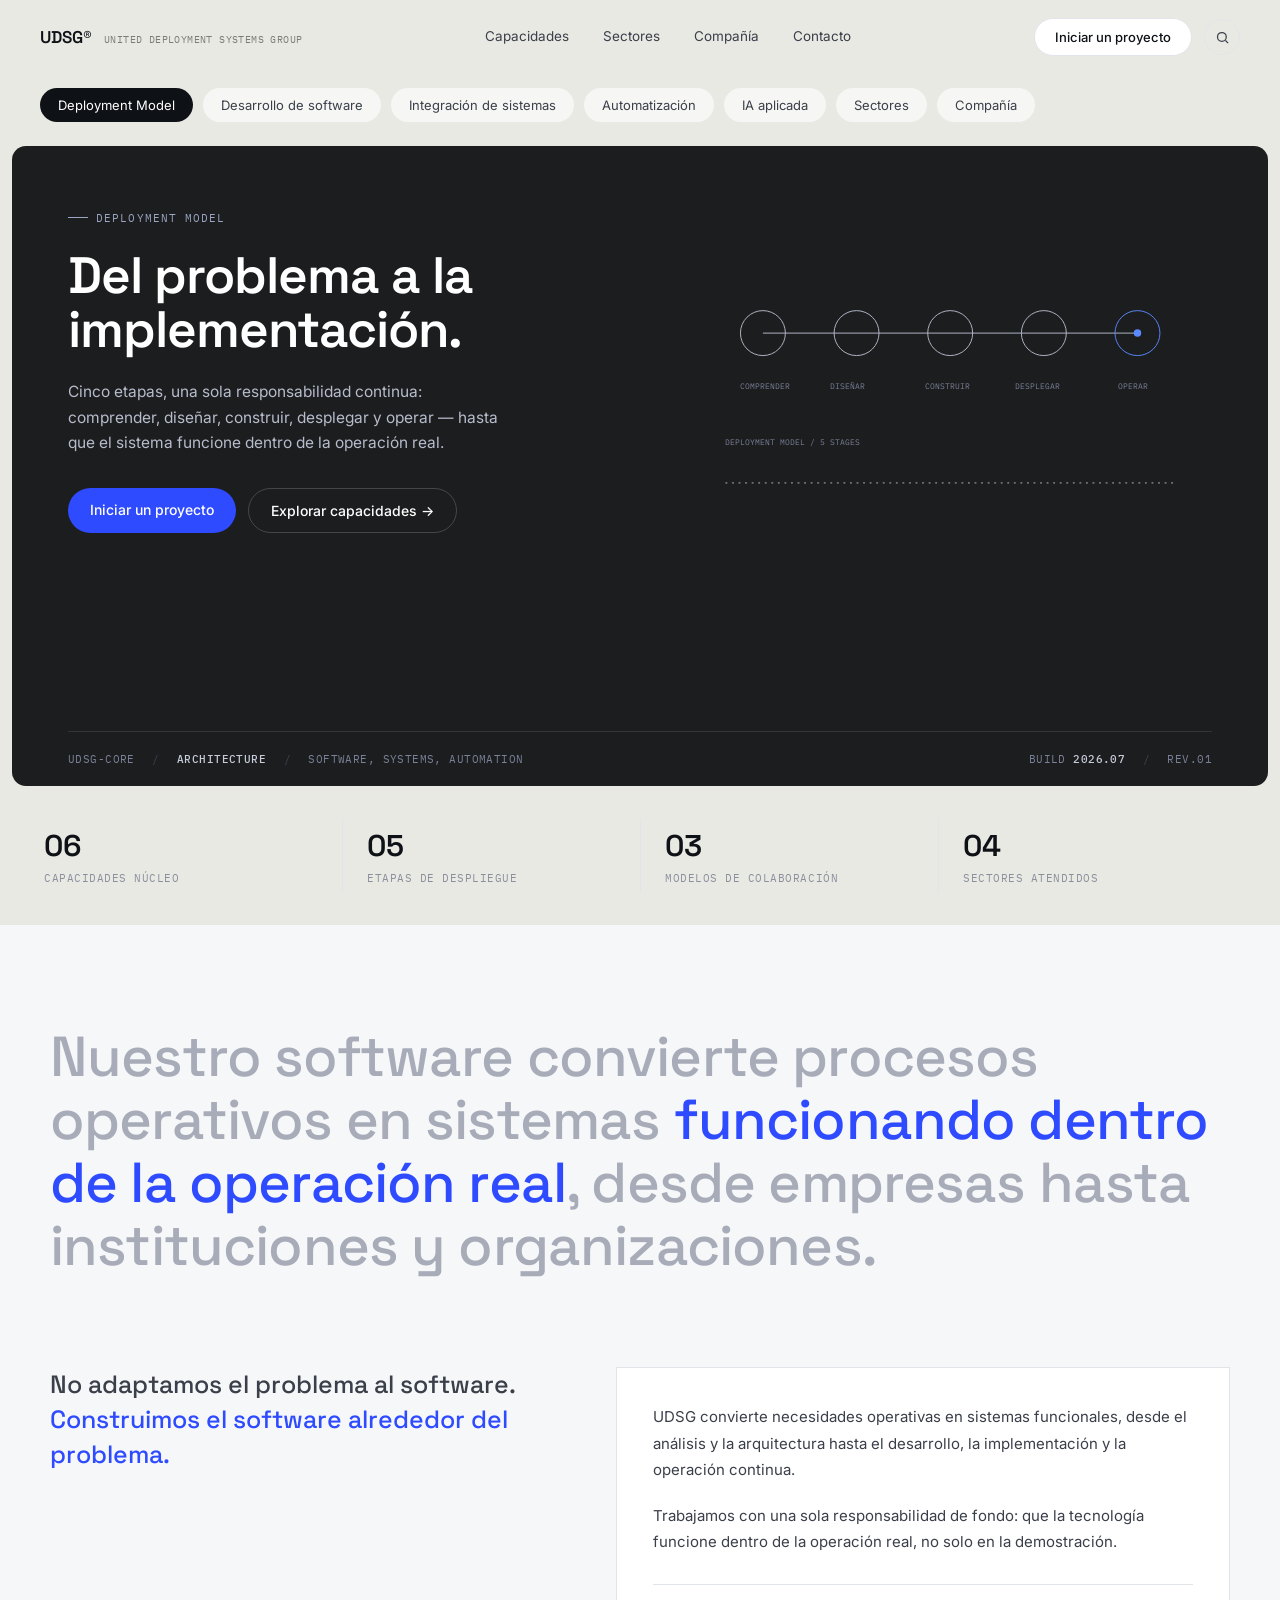
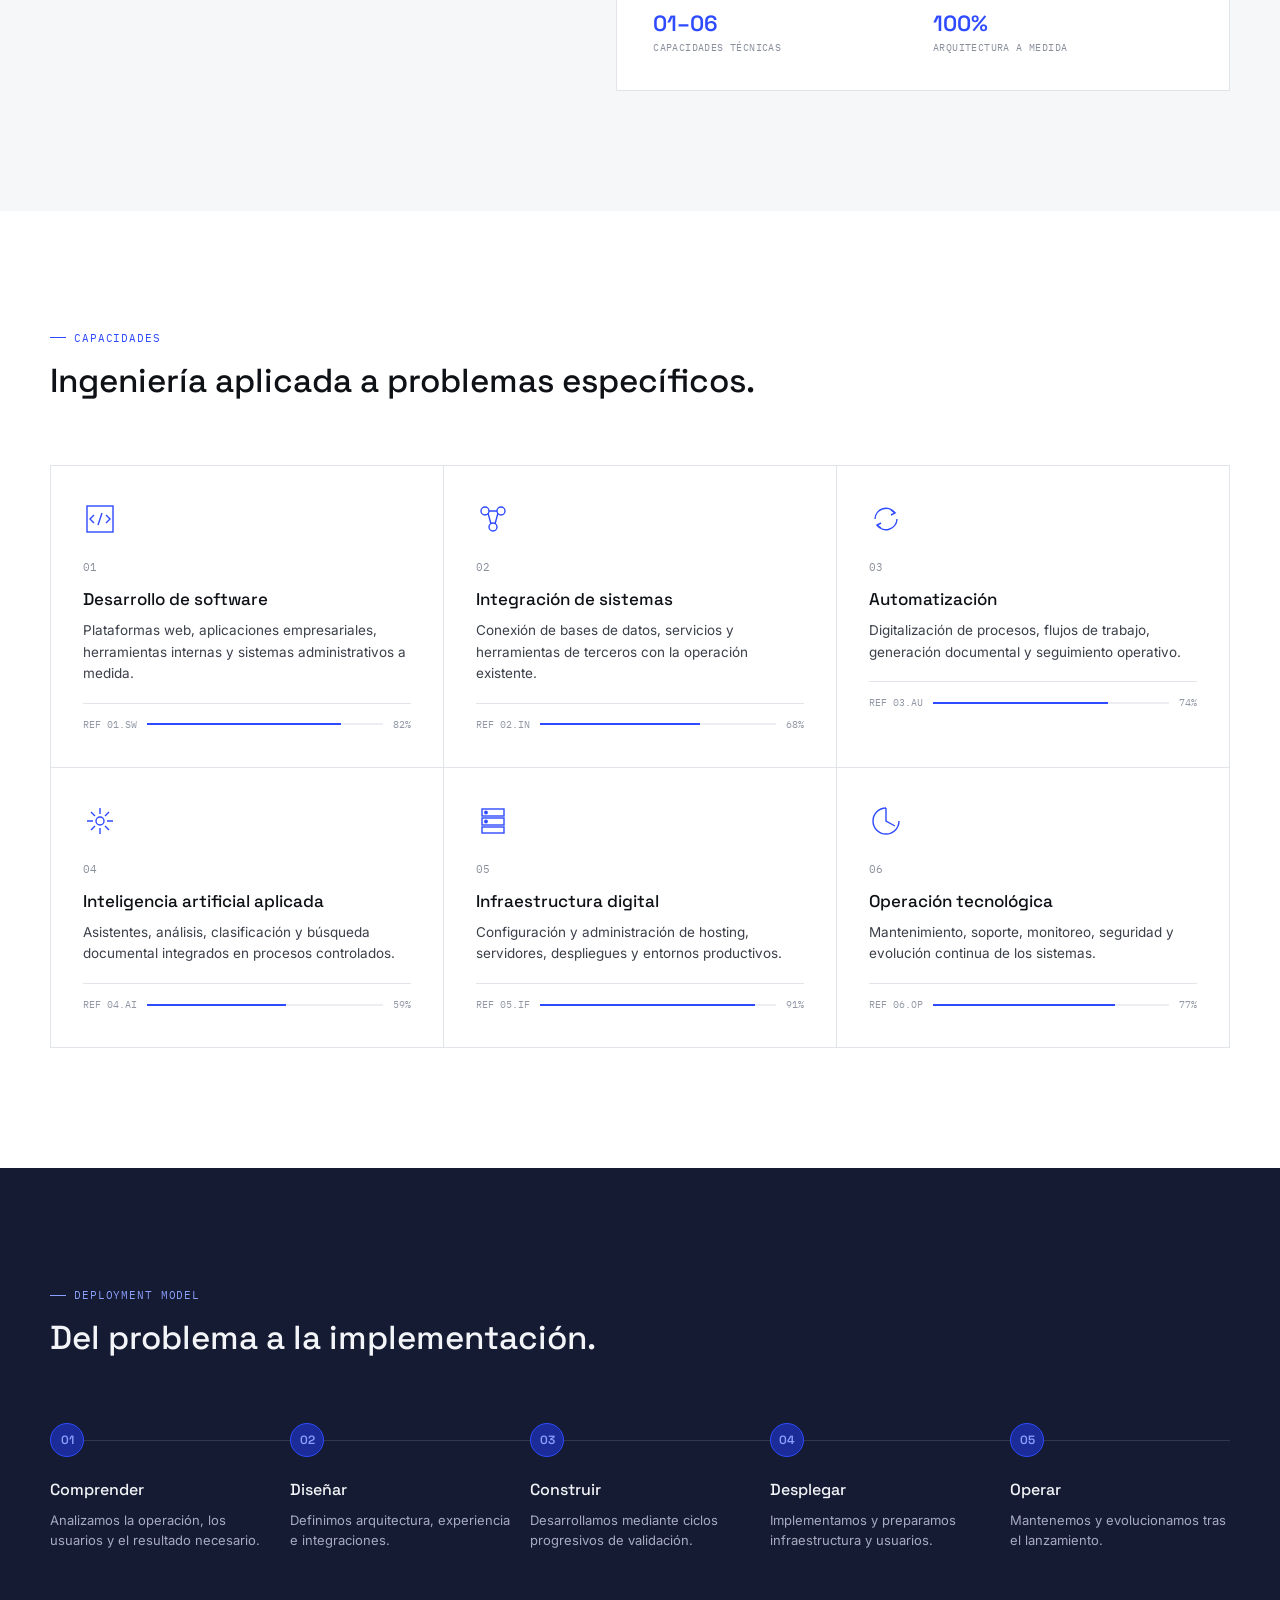
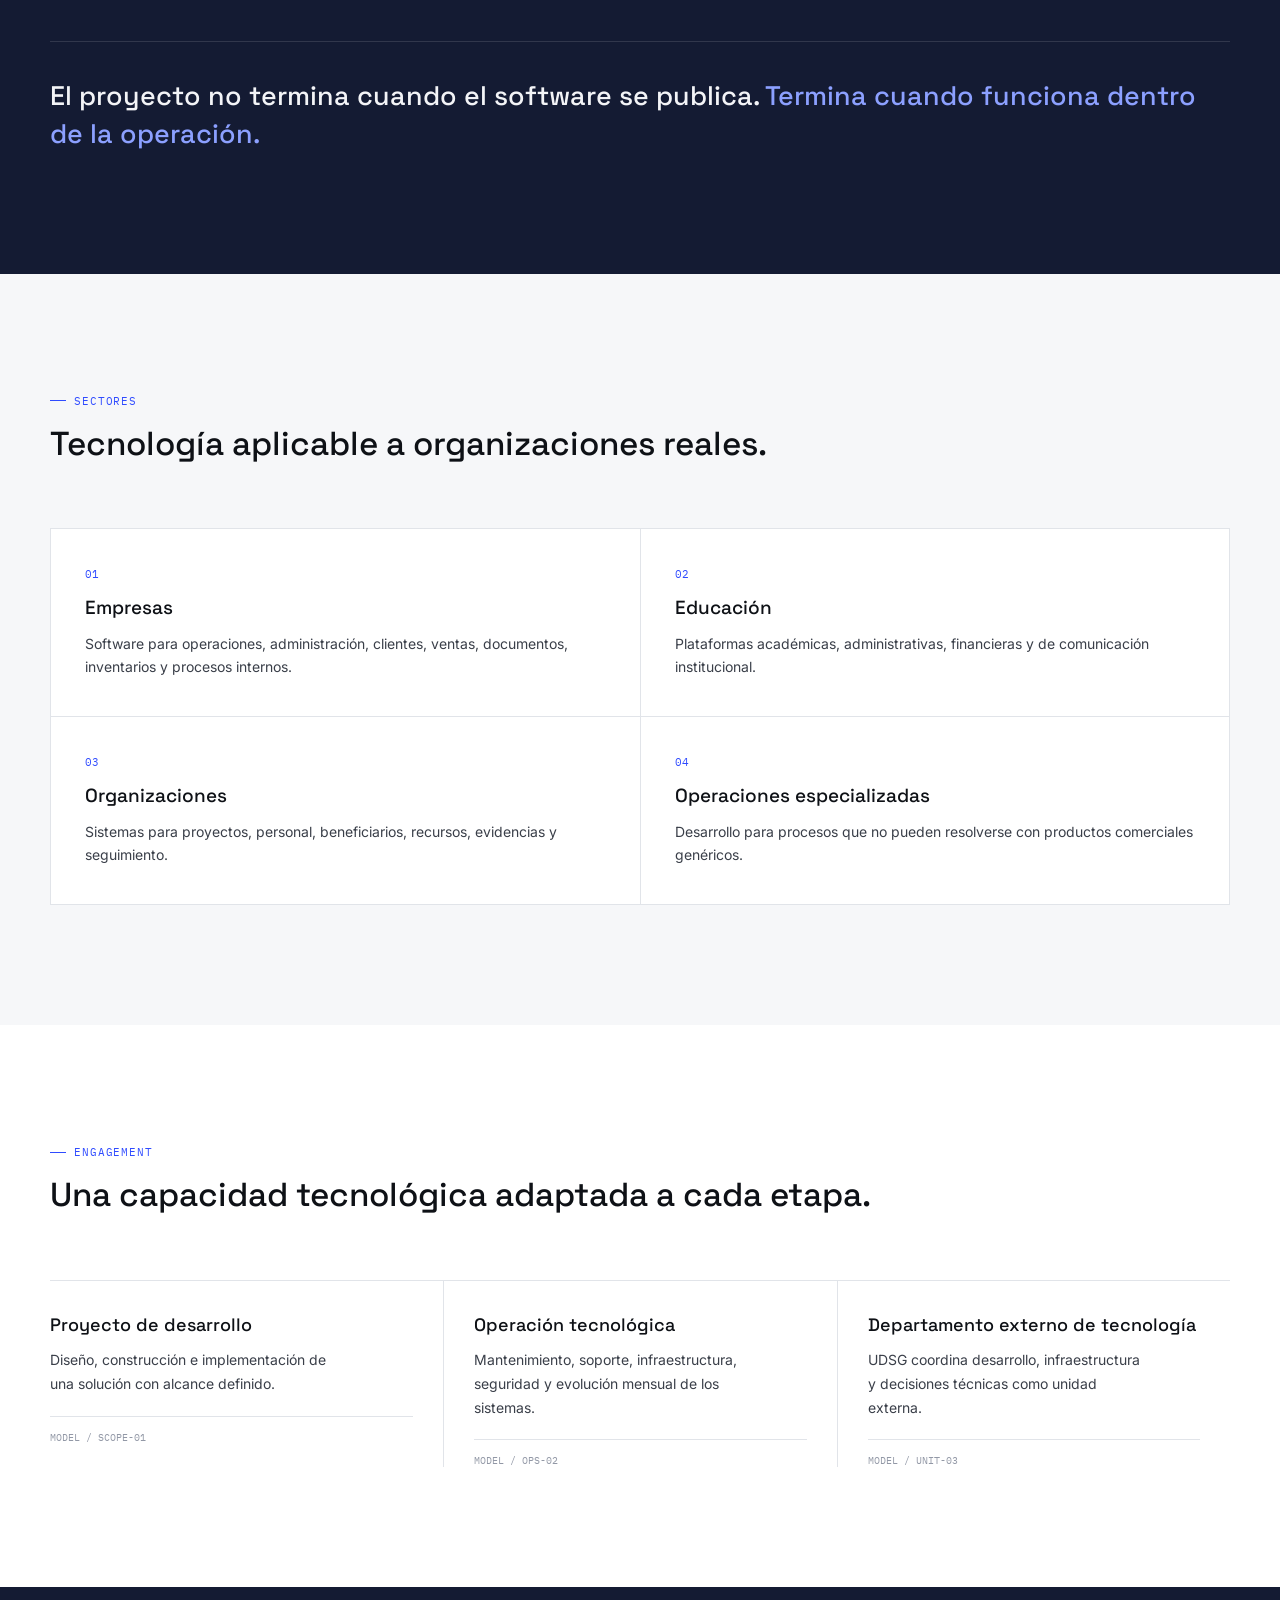
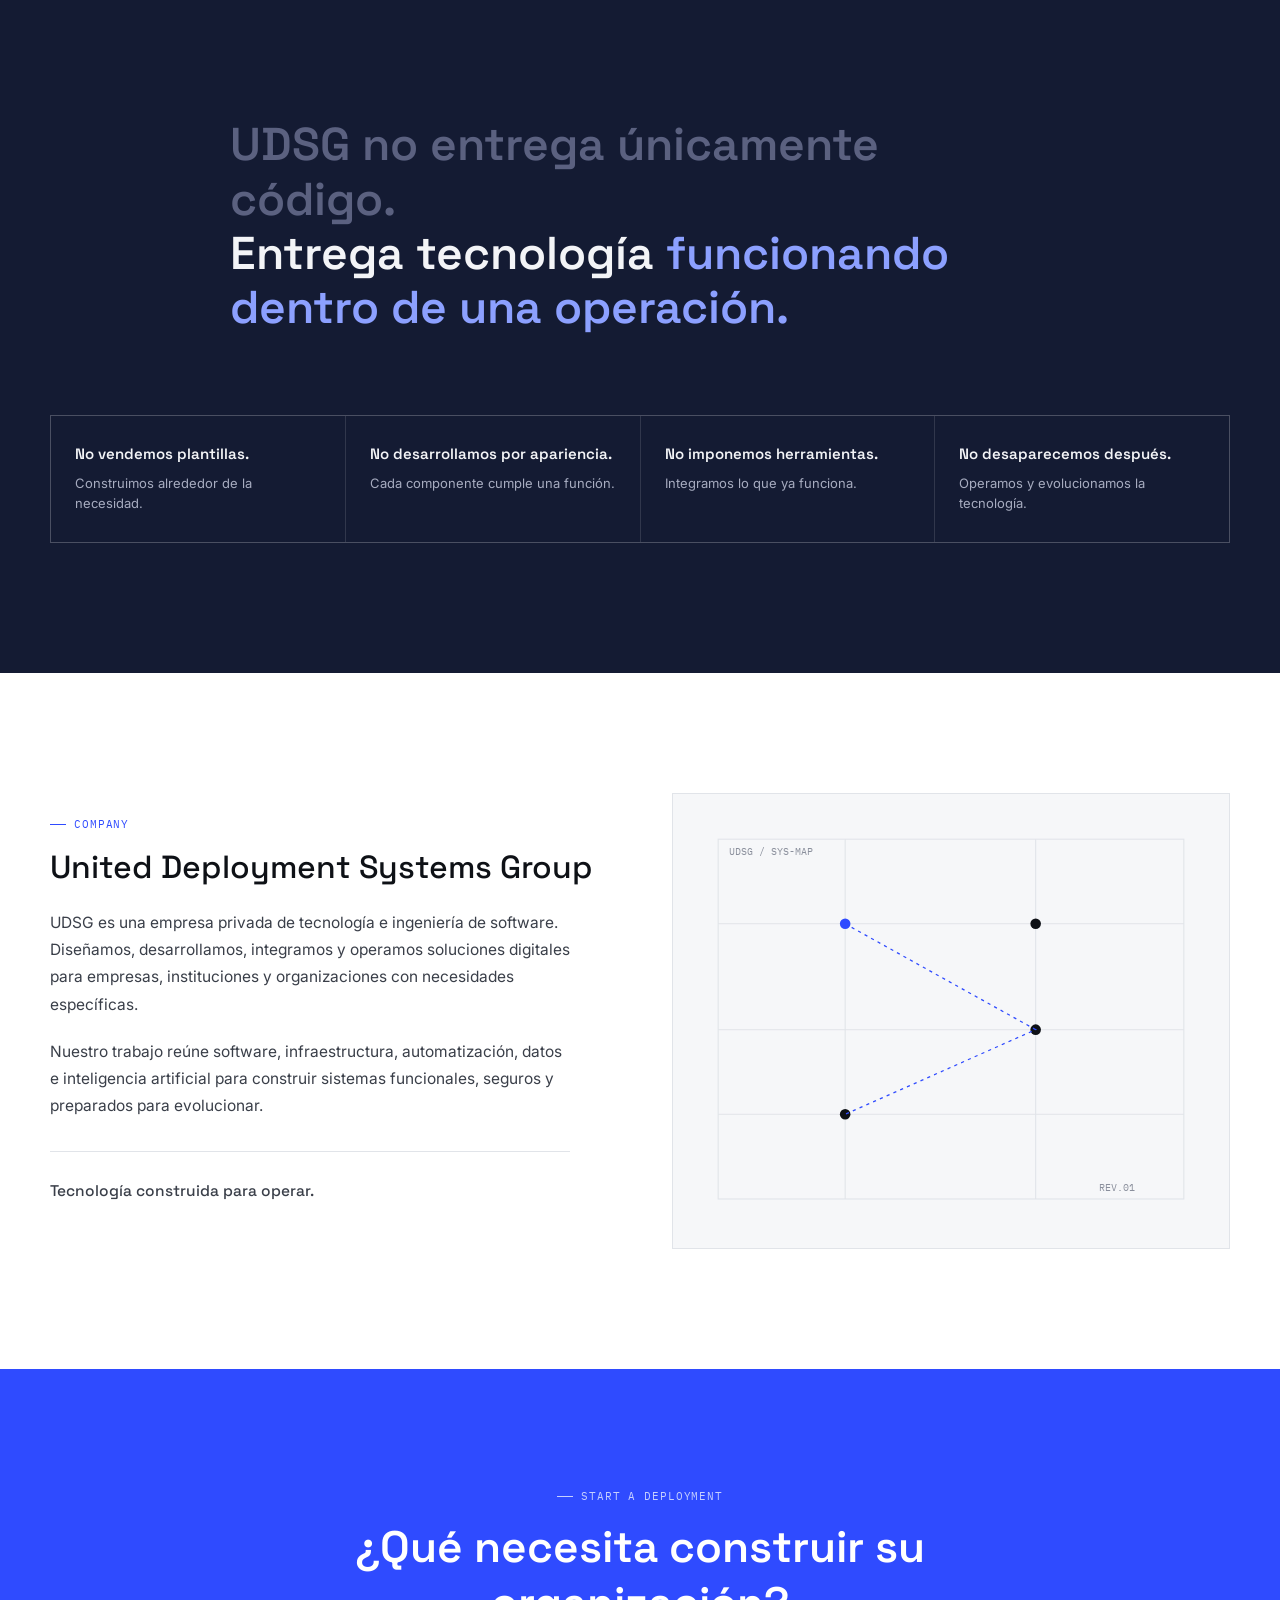
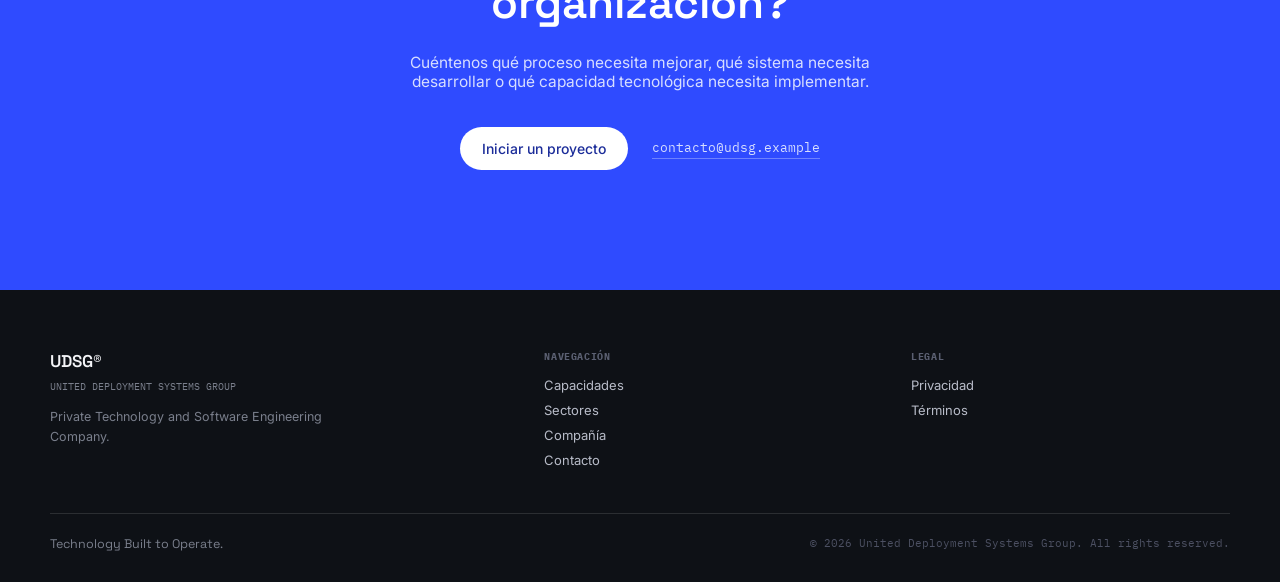
==== index.html @ 7b6c2297 "El deck del hero entra completo desde la derecha al cambiar de slide Antes el cambio de ilustración " ====
<!DOCTYPE html>
<html lang="es">
<head>
<meta charset="UTF-8">
<meta name="viewport" content="width=device-width, initial-scale=1.0">
<title>UDSG — United Deployment Systems Group</title>
<link rel="icon" href="/favicon-32.png" sizes="32x32" type="image/png">
<link rel="apple-touch-icon" href="/favicon-180.png">
<link rel="preconnect" href="https://fonts.googleapis.com">
<link href="https://fonts.googleapis.com/css2?family=Space+Grotesk:wght@400;500;600;700&family=Inter:wght@400;500;600&family=IBM+Plex+Mono:wght@400;500&display=swap" rel="stylesheet">
<style>
  :root{
    --ink:#0E1116;
    --ink-soft:#3A3F49;
    --paper:#FFFFFF;
    --gray-50:#F6F7F9;
    --gray-100:#ECEEF1;
    --line:#E1E4E9;
    --line-on-dark:rgba(255,255,255,0.12);
    --accent:#2F4BFF;
    --accent-deep:#1B2C99;
    --navy:#141B33;
    --navy-2:#1B2440;
    --paper-text:#F3F4F7;
    --muted-on-dark:#A7ACC0;
  }
  *{margin:0;padding:0;box-sizing:border-box;}
  html{scroll-behavior:smooth;}
  @media (prefers-reduced-motion: reduce){ html{scroll-behavior:auto;} }
  body{
    font-family:'Inter',sans-serif;
    background:#E9E9E4;
    color:var(--ink);
    -webkit-font-smoothing:antialiased;
  }
  .mono{font-family:'IBM Plex Mono',monospace;}
  a{color:inherit;}
  img{display:block; max-width:100%;}

  /* ---------------- NAV ---------------- */
  nav{
    position:sticky; top:0; z-index:50;
    display:flex; align-items:center; justify-content:space-between;
    padding:18px 40px;
    background:rgba(233,233,228,0.92);
    backdrop-filter:blur(8px);
    transition:padding 0.3s ease;
  }
  nav.scrolled{padding:12px 40px;}
  .nav-left{display:flex; align-items:baseline; gap:12px;}
  .nav-left .wordmark{font-family:'Space Grotesk'; font-weight:600; font-size:17px;}
  .nav-left .subname{font-family:'IBM Plex Mono'; font-size:10px; color:#7C7C74; letter-spacing:0.04em; transition:opacity 0.3s ease;}
  nav.scrolled .subname{opacity:0; width:0;}
  .nav-links{display:flex; gap:34px; font-size:13.5px; color:var(--ink-soft);}
  .nav-links a{text-decoration:none; position:relative; padding-bottom:3px;}
  .nav-links a::after{content:''; position:absolute; left:0; bottom:0; width:0; height:1.5px; background:var(--accent); transition:width 0.25s ease;}
  .nav-links a:hover::after{width:100%;}
  .nav-right{display:flex; align-items:center; gap:12px;}
  .nav-cta{
    font-size:13px; font-weight:500; background:var(--paper); color:var(--ink);
    padding:10px 20px; text-decoration:none; transition:background 0.2s ease, color 0.2s ease;
    border-radius:999px; border:1px solid var(--line);
  }
  .nav-cta:hover{background:var(--ink); color:#fff;}
  .nav-icon{
    width:36px; height:36px; border-radius:999px; border:1px solid var(--line);
    display:flex; align-items:center; justify-content:center; flex-shrink:0;
    color:var(--ink-soft); background:transparent; cursor:pointer;
  }

  /* ---------------- CHIP ROW (carrusel Apple/Palantir: chips que se llenan) ---------------- */
  .chip-row{
    display:flex; gap:10px; padding:14px 40px 18px;
    overflow-x:auto; scrollbar-width:none;
  }
  .chip-row::-webkit-scrollbar{display:none;}
  .chip{
    position:relative; flex:0 0 auto; font-family:inherit; font-size:13px; color:var(--ink-soft);
    padding:9px 18px; border-radius:999px; background:rgba(255,255,255,0.6); border:none;
    cursor:pointer; white-space:nowrap; overflow:hidden; transition:color 0.25s ease;
  }
  .chip .chip-fill{position:absolute; inset:0; width:0%; background:var(--ink); z-index:0;}
  .chip .chip-label{position:relative; z-index:1;}
  .chip.active{color:#fff;}
  .chip:hover:not(.active){background:var(--paper);}

  /* ---------------- HERO ILLUSTRATION (varias piezas, una visible a la vez) ---------------- */
  .hero-illustration{position:relative; width:100%; aspect-ratio:560/400; overflow:hidden;}
  .hero-illustration .sysmap{
    position:absolute; inset:0; width:100%; height:100%;
    opacity:0; transform:translateX(100%);
    transition:transform 0.7s cubic-bezier(0.16,1,0.3,1), opacity 0.4s ease;
  }
  .hero-illustration .sysmap.is-active{opacity:1; transform:translateX(0);}
  .hero-illustration .sysmap.is-leaving{
    opacity:0; transform:translateX(-32%);
    transition:transform 0.5s cubic-bezier(0.4,0,1,1), opacity 0.4s ease;
  }
  @media (prefers-reduced-motion: reduce){
    .hero-illustration .sysmap{transition:opacity 0.3s ease; transform:none;}
    .hero-illustration .sysmap.is-leaving{transform:none;}
  }

  /* ---------------- HERO COPY (texto que acompaña el cambio de slide) ---------------- */
  .hero-copy-dynamic{transition:opacity 0.35s ease, transform 0.35s ease;}
  .hero-copy-dynamic.is-swapping{opacity:0; transform:translateY(10px);}
  @media (prefers-reduced-motion: reduce){ .hero-copy-dynamic{transition:none !important; transform:none !important; opacity:1 !important;} }

  /* ---------------- HERO (dark rounded card, inset from viewport edge) ---------------- */
  .hero-wrap{padding:6px 12px 0;}
  .hero{
    position:relative;
    background:#1C1D1E; color:var(--paper-text);
    border-radius:14px; overflow:hidden;
    padding:56px 56px 0;
    min-height:640px;
    display:flex; flex-direction:column; justify-content:space-between;
  }
  .hero-top{display:grid; grid-template-columns:1.05fr 0.95fr; gap:40px; align-items:start;}
  .eyebrow{
    display:inline-flex; align-items:center; gap:8px;
    font-family:'IBM Plex Mono'; font-size:11px; letter-spacing:0.1em;
    color:#9BA6C4; text-transform:uppercase; margin-bottom:24px;
  }
  .eyebrow .dash{width:20px; height:1px; background:#9BA6C4;}
  .hero h1{
    font-family:'Space Grotesk'; font-weight:600; letter-spacing:-0.02em;
    font-size:clamp(32px,4vw,52px); line-height:1.06; margin-bottom:22px; color:#fff; max-width:640px;
  }
  .hero p{font-size:15.5px; line-height:1.65; color:#B7BCCC; max-width:440px; margin-bottom:32px;}
  .hero-actions{display:flex; gap:12px; margin-bottom:0; flex-wrap:wrap;}
  .btn-primary{
    background:var(--accent); color:#fff; font-weight:500; font-size:14px;
    padding:13px 22px; text-decoration:none; display:inline-block; transition:background 0.2s ease;
    border-radius:999px;
  }
  .btn-primary:hover{background:var(--accent-deep);}
  .btn-ghost{
    border:1px solid rgba(255,255,255,0.18); color:#fff; font-size:14px; font-weight:500;
    padding:13px 22px; text-decoration:none; display:inline-block; transition:border-color 0.2s ease, background 0.2s ease;
    border-radius:999px;
  }
  .btn-ghost:hover{border-color:rgba(255,255,255,0.4); background:rgba(255,255,255,0.06);}

  .sysmap{width:100%; height:auto;}

  .hero-meta{
    display:flex; justify-content:space-between; align-items:center; flex-wrap:wrap; gap:10px;
    border-top:1px solid rgba(255,255,255,0.1); padding:20px 0; margin-top:40px;
    font-family:'IBM Plex Mono'; font-size:10.5px; letter-spacing:0.04em; color:#7A8199;
  }
  .hero-meta span b{color:#C7CCDB; font-weight:500;}
  .hero-meta .sep{margin:0 10px; color:#3E4358;}

  .load-in{opacity:0; transform:translateY(16px); transition:opacity 0.7s cubic-bezier(0.16,1,0.3,1), transform 0.7s cubic-bezier(0.16,1,0.3,1);}
  .load-in.shown{opacity:1; transform:translateY(0);}
  @media (prefers-reduced-motion: reduce){ .load-in{opacity:1; transform:none;} }

  /* stat strip under hero — structural facts about the site's own content, not fabricated business claims */
  .stat-strip{
    max-width:1360px; margin:0 auto; padding:32px 44px;
    display:grid; grid-template-columns:repeat(4,1fr); gap:0;
  }
  .stat-item{padding:8px 24px; border-left:1px solid var(--line);}
  .stat-item:first-child{border-left:none; padding-left:0;}
  .stat-item .stat-num{font-family:'Space Grotesk'; font-weight:600; font-size:30px; color:var(--ink); display:block;}
  .stat-item .stat-label{font-family:'IBM Plex Mono'; font-size:10.5px; letter-spacing:0.05em; color:#8A8F9C; text-transform:uppercase; margin-top:6px; display:block;}

  /* ---------------- SECTION LABEL (shared) ---------------- */
  .sec-label{
    font-family:'IBM Plex Mono'; font-size:11px; letter-spacing:0.08em;
    color:var(--accent); text-transform:uppercase; margin-bottom:16px;
    display:flex; align-items:center; gap:8px;
  }
  .sec-label .dash{width:16px; height:1px; background:var(--accent);}
  .sec-label.on-dark{color:#8CA0FF;}
  .sec-label.on-dark .dash{background:#8CA0FF;}
  .sec-head{max-width:640px; margin-bottom:64px;}
  .sec-head h2{font-family:'Space Grotesk'; font-weight:500; font-size:clamp(24px,2.6vw,34px); line-height:1.22; color:var(--ink);}
  .sec-head.on-dark h2{color:var(--paper-text);}
  .sec-head p{font-size:15px; line-height:1.7; color:var(--ink-soft); margin-top:16px;}
  .sec-head.on-dark p{color:var(--muted-on-dark);}

  /* ---------------- DECLARATION ---------------- */
  .declaration{background:var(--gray-50); padding:100px 48px 120px;}
  .decl-huge{
    max-width:1180px; margin:0 auto 90px;
    font-family:'Space Grotesk'; font-weight:500; letter-spacing:-0.015em;
    font-size:clamp(30px,4.4vw,58px); line-height:1.12; color:var(--ink);
  }
  .decl-huge .fade{color:#A7ACB8;}
  .decl-huge .accent{color:var(--accent);}
  .decl-grid{max-width:1180px; margin:0 auto; display:grid; grid-template-columns:0.9fr 1.1fr; gap:64px; align-items:start;}
  .decl-quote{
    font-family:'Space Grotesk'; font-weight:500; font-size:clamp(20px,2vw,25px);
    line-height:1.4; color:var(--ink-soft);
  }
  .decl-quote .accent{color:var(--accent);}
  .decl-panel{border:1px solid var(--line); background:var(--paper); padding:36px;}
  .decl-panel p{font-size:15px; line-height:1.75; color:var(--ink-soft); margin-bottom:20px;}
  .decl-facts{display:grid; grid-template-columns:1fr 1fr; gap:20px; margin-top:28px; padding-top:24px; border-top:1px solid var(--line);}
  .decl-fact .fnum{font-family:'Space Grotesk'; font-weight:600; font-size:22px; color:var(--accent); display:block;}
  .decl-fact .flabel{font-family:'IBM Plex Mono'; font-size:10px; color:#8A8F9C; letter-spacing:0.04em; text-transform:uppercase; margin-top:4px; display:block;}

  /* ---------------- CAPABILITIES ---------------- */
  .caps{background:var(--paper); padding:120px 48px;}
  .caps-list{max-width:1180px; margin:0 auto; display:grid; grid-template-columns:repeat(3,1fr); gap:1px; background:var(--line); border:1px solid var(--line);}
  .cap-item{background:var(--paper); padding:36px 32px; transition:background 0.25s ease;}
  .cap-item:hover{background:var(--gray-50);}
  .cap-icon{width:34px; height:34px; margin-bottom:20px;}
  .cap-item .capnum{font-family:'IBM Plex Mono'; font-size:11px; color:#8A8F9C; display:block; margin-bottom:14px;}
  .cap-item h3{font-family:'Space Grotesk'; font-weight:500; font-size:17px; margin-bottom:10px; color:var(--ink);}
  .cap-item p{font-size:13.5px; line-height:1.6; color:var(--ink-soft); margin-bottom:18px;}
  .cap-readout{display:flex; align-items:center; gap:10px; font-family:'IBM Plex Mono'; font-size:9.5px; color:#9298A6; border-top:1px solid var(--line); padding-top:14px;}
  .cap-readout .bar{flex:1; height:2px; background:var(--gray-100); position:relative; overflow:hidden;}
  .cap-readout .bar-fill{position:absolute; left:0; top:0; height:100%; background:var(--accent);}

  /* ---------------- PROCESS (stepper, not photo) ---------------- */
  .process{background:var(--navy); color:var(--paper-text); padding:120px 48px;}
  .proc-line-wrap{max-width:1180px; margin:0 auto; position:relative;}
  .proc-steps{display:grid; grid-template-columns:repeat(5,1fr); gap:20px; position:relative;}
  .proc-connector{position:absolute; top:17px; left:0; right:0; height:1px; background:var(--line-on-dark); z-index:0;}
  .proc-step{position:relative; z-index:1;}
  .proc-dot{
    width:34px; height:34px; border-radius:50%; border:1px solid var(--line-on-dark);
    background:var(--navy); display:flex; align-items:center; justify-content:center;
    font-family:'Space Grotesk'; font-weight:600; font-size:12px; color:#8CA0FF; margin-bottom:22px;
    transition:border-color 0.3s ease, background 0.3s ease;
  }
  .proc-step.in-view .proc-dot{border-color:var(--accent); background:var(--accent-deep);}
  .proc-step h3{font-family:'Space Grotesk'; font-weight:500; font-size:16px; margin-bottom:10px;}
  .proc-step p{font-size:13px; line-height:1.6; color:var(--muted-on-dark);}
  .process-callout{
    max-width:1180px; margin:90px auto 0; padding-top:36px; border-top:1px solid var(--line-on-dark);
    font-family:'Space Grotesk'; font-weight:500; font-size:clamp(19px,2.1vw,27px); line-height:1.4;
  }
  .process-callout .accent{color:#8CA0FF;}

  /* ---------------- SECTORS ---------------- */
  .sectors{background:var(--gray-50); padding:120px 48px;}
  .sectors-grid{max-width:1180px; margin:0 auto; display:grid; grid-template-columns:repeat(2,1fr); gap:1px; background:var(--line); border:1px solid var(--line);}
  .sector-item{background:var(--paper); padding:38px 34px;}
  .sector-item .snum{font-family:'IBM Plex Mono'; font-size:10.5px; color:var(--accent); display:block; margin-bottom:14px;}
  .sector-item h3{font-family:'Space Grotesk'; font-weight:500; font-size:19px; margin-bottom:12px;}
  .sector-item p{font-size:14px; line-height:1.65; color:var(--ink-soft);}

  /* ---------------- ENGAGEMENT ---------------- */
  .engage{background:var(--paper); padding:120px 48px;}
  .engage-grid{max-width:1180px; margin:0 auto; display:grid; grid-template-columns:repeat(3,1fr); gap:0; border-top:1px solid var(--line);}
  .engage-item{
    padding:32px 30px 0 0; border-left:1px solid var(--line);
    opacity:0; transform:translateY(24px);
    transition:opacity 0.6s cubic-bezier(0.16,1,0.3,1), transform 0.6s cubic-bezier(0.16,1,0.3,1);
  }
  .engage-item:first-child{border-left:none; padding-left:0;}
  .engage-item:not(:first-child){padding-left:30px;}
  .engage-item.in-view{opacity:1; transform:translateY(0);}
  .engage-item:nth-child(1){transition-delay:0s;}
  .engage-item:nth-child(2){transition-delay:0.1s;}
  .engage-item:nth-child(3){transition-delay:0.2s;}
  .engage-item h3{font-family:'Space Grotesk'; font-weight:500; font-size:18px; margin-bottom:12px; color:var(--ink);}
  .engage-item p{font-size:14px; line-height:1.7; color:var(--ink-soft); max-width:280px;}
  .engage-code{display:block; margin-top:20px; padding-top:14px; border-top:1px solid var(--line); font-family:'IBM Plex Mono'; font-size:9.5px; color:#9298A6;}
  @media (prefers-reduced-motion: reduce){ .engage-item{opacity:1; transform:none;} }

  /* ---------------- DIFFERENTIATOR ---------------- */
  .diff{background:var(--navy); color:var(--paper-text); padding:130px 48px;}
  .diff-headline{
    font-family:'Space Grotesk'; font-weight:600; text-align:left;
    font-size:clamp(28px,3.8vw,46px); line-height:1.18; max-width:820px; margin:0 auto 80px;
  }
  .diff-headline .fade{color:#5B6180;}
  .diff-headline .accent{color:#8CA0FF;}
  .diff-grid{max-width:1180px; margin:0 auto; display:grid; grid-template-columns:repeat(4,1fr); gap:1px; background:var(--line-on-dark); border:1px solid var(--line-on-dark);}
  .diff-item{background:var(--navy); padding:28px 24px;}
  .diff-item .diff-no{font-family:'Space Grotesk'; font-weight:600; font-size:15px; color:var(--paper-text); margin-bottom:10px; display:block;}
  .diff-item p{font-size:13px; line-height:1.6; color:var(--muted-on-dark);}

  /* ---------------- COMPANY ---------------- */
  .company{background:var(--paper); padding:120px 48px;}
  .company-grid{max-width:1180px; margin:0 auto; display:grid; grid-template-columns:1fr 1fr; gap:64px; align-items:center;}
  .company-body p{font-size:15.5px; line-height:1.75; color:var(--ink-soft); margin-bottom:20px; max-width:520px;}
  .company-quote{
    font-family:'Space Grotesk'; font-weight:500; font-size:clamp(20px,2vw,25px);
    color:var(--ink); margin-top:32px; border-top:1px solid var(--line); padding-top:26px;
  }
  .company-graphic{border:1px solid var(--line); background:var(--gray-50); padding:24px;}

  /* ---------------- CTA FINAL ---------------- */
  .cta-final{background:var(--accent); color:#fff; padding:120px 48px; text-align:center;}
  .cta-final .sec-label{justify-content:center; color:#C6D0FF;}
  .cta-final .sec-label .dash{background:#C6D0FF;}
  .cta-final h2{font-family:'Space Grotesk'; font-weight:600; font-size:clamp(28px,3.6vw,44px); max-width:720px; margin:0 auto 22px;}
  .cta-final p{font-size:15.5px; color:#D7DEFF; max-width:480px; margin:0 auto 36px;}
  .cta-final-actions{display:flex; gap:24px; justify-content:center; align-items:center; flex-wrap:wrap;}
  .cta-final .btn-primary{background:#fff; color:var(--accent-deep);}
  .cta-final .btn-primary:hover{background:#EAEEFF;}
  .cta-final a.secondary{color:#D7DEFF; font-family:'IBM Plex Mono'; font-size:13px; text-decoration:none; border-bottom:1px solid rgba(255,255,255,0.3); padding-bottom:2px;}

  /* ---------------- FOOTER ---------------- */
  footer{background:var(--ink); color:var(--paper-text); padding:60px 48px 30px;}
  .footer-top{max-width:1180px; margin:0 auto; display:grid; grid-template-columns:1.4fr 1fr 1fr; gap:48px; padding-bottom:36px; border-bottom:1px solid var(--line-on-dark); margin-bottom:22px;}
  .footer-brand .wordmark{font-family:'Space Grotesk'; font-weight:600; font-size:17px; margin-bottom:8px;}
  .footer-brand .subname{font-family:'IBM Plex Mono'; font-size:10px; color:#7A7F8C; margin-bottom:14px;}
  .footer-brand p{font-size:12.5px; color:#7A7F8C; max-width:280px; line-height:1.6;}
  .footer-col h4{font-family:'IBM Plex Mono'; font-size:10px; letter-spacing:0.06em; color:#5B6072; text-transform:uppercase; margin-bottom:14px;}
  .footer-col a{display:block; font-size:13px; color:#B8BCC8; text-decoration:none; margin-bottom:9px;}
  .footer-bottom{max-width:1180px; margin:0 auto; display:flex; justify-content:space-between; flex-wrap:wrap; gap:12px;}
  .footer-bottom .tagline{font-family:'Space Grotesk'; font-size:12.5px; color:#7A7F8C;}
  .footer-bottom .copyright{font-family:'IBM Plex Mono'; font-size:10.5px; color:#4C5062;}

  /* ---------------- RESPONSIVE ---------------- */
  @media (max-width:900px){
    nav{padding:14px 20px;}
    .nav-links{display:none;}
    .chip-row{padding:12px 20px 16px; top:58px;}
    .hero-wrap{padding:4px 8px 0;}
    .hero{padding:32px 24px 0; min-height:auto; border-radius:10px;}
    .hero-top{grid-template-columns:1fr; gap:32px;}
    .hero-meta{flex-direction:column; align-items:flex-start; gap:6px; margin-top:28px;}
    .stat-strip{grid-template-columns:1fr 1fr; gap:20px 0; padding:28px 20px;}
    .stat-item:nth-child(3){border-left:none;}
    .declaration, .caps, .process, .sectors, .engage, .diff, .company, .cta-final{padding-left:20px; padding-right:20px;}
    .decl-grid{grid-template-columns:1fr; gap:32px;}
    .caps-list{grid-template-columns:1fr;}
    .proc-steps{grid-template-columns:1fr; gap:32px;}
    .proc-connector{display:none;}
    .sectors-grid{grid-template-columns:1fr;}
    .engage-grid{grid-template-columns:1fr; gap:28px;}
    .engage-item{border-left:none !important; padding-left:0 !important;}
    .diff-grid{grid-template-columns:1fr 1fr;}
    .company-grid{grid-template-columns:1fr;}
    .footer-top{grid-template-columns:1fr; gap:28px;}
  }
</style>
</head>
<body>

<nav>
  <div class="nav-left">
    <span class="wordmark">UDSG®</span>
    <span class="subname">UNITED DEPLOYMENT SYSTEMS GROUP</span>
  </div>
  <div class="nav-links">
    <a href="#caps">Capacidades</a>
    <a href="#sectors">Sectores</a>
    <a href="#company">Compañía</a>
    <a href="#contact">Contacto</a>
  </div>
  <div class="nav-right">
    <a href="#contact" class="nav-cta">Iniciar un proyecto</a>
    <div class="nav-icon" aria-hidden="true">
      <svg width="15" height="15" viewBox="0 0 24 24" fill="none" stroke="currentColor" stroke-width="2"><circle cx="11" cy="11" r="7"/><path d="M21 21l-4.3-4.3"/></svg>
    </div>
  </div>
</nav>

<div class="chip-row" id="chipRow">
  <button type="button" class="chip active" data-i="0"><span class="chip-fill"></span><span class="chip-label">Deployment Model</span></button>
  <button type="button" class="chip" data-i="1"><span class="chip-fill"></span><span class="chip-label">Desarrollo de software</span></button>
  <button type="button" class="chip" data-i="2"><span class="chip-fill"></span><span class="chip-label">Integración de sistemas</span></button>
  <button type="button" class="chip" data-i="3"><span class="chip-fill"></span><span class="chip-label">Automatización</span></button>
  <button type="button" class="chip" data-i="4"><span class="chip-fill"></span><span class="chip-label">IA aplicada</span></button>
  <button type="button" class="chip" data-i="5"><span class="chip-fill"></span><span class="chip-label">Sectores</span></button>
  <button type="button" class="chip" data-i="6"><span class="chip-fill"></span><span class="chip-label">Compañía</span></button>
</div>

<!-- ================= HERO ================= -->
<div class="hero-wrap">
<section class="hero">
  <div class="hero-top">
    <div>
      <div class="hero-copy-dynamic" id="heroCopyDynamic">
        <div class="eyebrow load-in" style="transition-delay:0.05s;"><span class="dash"></span><span id="heroEyebrow">Deployment Model</span></div>
        <h1 class="load-in" id="heroTitle" style="transition-delay:0.15s;">Del problema a la implementación.</h1>
        <p class="load-in" id="heroDesc" style="transition-delay:0.25s;">Cinco etapas, una sola responsabilidad continua: comprender, diseñar, construir, desplegar y operar — hasta que el sistema funcione dentro de la operación real.</p>
      </div>
      <div class="hero-actions load-in" style="transition-delay:0.35s;">
        <a href="#contact" class="btn-primary">Iniciar un proyecto</a>
        <a href="#caps" class="btn-ghost">Explorar capacidades →</a>
      </div>
    </div>
    <div class="load-in" style="transition-delay:0.3s;">
      <!-- Blueprint técnico: una ilustración por chip, sin imágenes fotográficas -->
      <div class="hero-illustration" id="heroIllustration">
        <svg class="sysmap is-active" data-slide="0" viewBox="0 0 560 400" xmlns="http://www.w3.org/2000/svg" stroke="#B7BCCC" stroke-width="1" fill="none">
          <line x1="80" y1="140" x2="480" y2="140"/>
          <circle cx="80" cy="140" r="24"/>
          <circle cx="180" cy="140" r="24"/>
          <circle cx="280" cy="140" r="24"/>
          <circle cx="380" cy="140" r="24"/>
          <circle cx="480" cy="140" r="24" stroke="#5B8AFF"/>
          <circle cx="480" cy="140" r="4" fill="#5B8AFF" stroke="none"/>
          <g font-family="IBM Plex Mono" font-size="9" fill="#7A8199" stroke="none">
            <text x="55" y="200">COMPRENDER</text>
            <text x="152" y="200">DISEÑAR</text>
            <text x="253" y="200">CONSTRUIR</text>
            <text x="349" y="200">DESPLEGAR</text>
            <text x="459" y="200">OPERAR</text>
            <text x="40" y="260">DEPLOYMENT MODEL / 5 STAGES</text>
          </g>
          <path d="M40 300 H520" stroke-dasharray="2 5"/>
        </svg>
        <svg class="sysmap" data-slide="1" viewBox="0 0 560 400" xmlns="http://www.w3.org/2000/svg" stroke="#B7BCCC" stroke-width="1" fill="none">
          <rect x="60" y="40" width="440" height="280" rx="6"/>
          <line x1="60" y1="72" x2="500" y2="72"/>
          <circle cx="78" cy="56" r="3" fill="#5B8AFF" stroke="none"/>
          <circle cx="94" cy="56" r="3"/>
          <circle cx="110" cy="56" r="3"/>
          <g font-family="IBM Plex Mono" font-size="10" fill="#7A8199" stroke="none">
            <text x="90" y="105">function operar(sistema) {</text>
            <text x="110" y="128">construir(problema);</text>
            <text x="110" y="151" fill="#5B8AFF">desplegar(sistema);</text>
            <text x="110" y="174">operar.continuo = true;</text>
            <text x="90" y="197">}</text>
          </g>
          <line x1="90" y1="230" x2="330" y2="230"/>
          <line x1="90" y1="248" x2="270" y2="248"/>
          <text x="60" y="352" font-family="IBM Plex Mono" font-size="9" fill="#7A8199" stroke="none">DESARROLLO DE SOFTWARE</text>
        </svg>
        <svg class="sysmap" data-slide="2" viewBox="0 0 560 400" xmlns="http://www.w3.org/2000/svg" stroke="#B7BCCC" stroke-width="1" fill="none">
          <circle cx="280" cy="170" r="30"/>
          <circle cx="280" cy="170" r="4" fill="#5B8AFF" stroke="none"/>
          <circle cx="120" cy="80" r="20"/>
          <circle cx="440" cy="80" r="20"/>
          <circle cx="120" cy="270" r="20"/>
          <circle cx="440" cy="270" r="20"/>
          <line x1="138" y1="95" x2="255" y2="155" stroke-dasharray="3 4"/>
          <line x1="422" y1="95" x2="305" y2="155" stroke-dasharray="3 4"/>
          <line x1="138" y1="255" x2="255" y2="188" stroke-dasharray="3 4"/>
          <line x1="422" y1="255" x2="305" y2="188" stroke-dasharray="3 4"/>
          <text x="40" y="350" font-family="IBM Plex Mono" font-size="9" fill="#7A8199" stroke="none">INTEGRACIÓN DE SISTEMAS / N NODOS</text>
        </svg>
        <svg class="sysmap" data-slide="3" viewBox="0 0 560 400" xmlns="http://www.w3.org/2000/svg" stroke="#B7BCCC" stroke-width="1" fill="none">
          <circle cx="280" cy="170" r="100"/>
          <path d="M280 70 a100 100 0 0 1 87 50" stroke="#5B8AFF"/>
          <circle cx="280" cy="70" r="4" fill="#5B8AFF" stroke="none"/>
          <circle cx="180" cy="170" r="3"/>
          <circle cx="280" cy="270" r="3"/>
          <circle cx="380" cy="170" r="3"/>
          <text x="248" y="176" font-family="IBM Plex Mono" font-size="11" fill="#7A8199" stroke="none">AUTO</text>
          <text x="40" y="330" font-family="IBM Plex Mono" font-size="9" fill="#7A8199" stroke="none">AUTOMATIZACIÓN / CICLO CONTINUO</text>
        </svg>
        <svg class="sysmap" data-slide="4" viewBox="0 0 560 400" xmlns="http://www.w3.org/2000/svg" stroke="#B7BCCC" stroke-width="1" fill="none">
          <circle cx="100" cy="100" r="6"/><circle cx="100" cy="180" r="6"/><circle cx="100" cy="260" r="6"/>
          <circle cx="280" cy="70" r="6"/><circle cx="280" cy="140" r="6" fill="#5B8AFF" stroke="none"/><circle cx="280" cy="210" r="6"/><circle cx="280" cy="280" r="6"/>
          <circle cx="460" cy="120" r="6"/><circle cx="460" cy="220" r="6"/>
          <g stroke-dasharray="2 4">
            <line x1="100" y1="100" x2="280" y2="70"/>
            <line x1="100" y1="100" x2="280" y2="140"/>
            <line x1="100" y1="180" x2="280" y2="140"/>
            <line x1="100" y1="180" x2="280" y2="210"/>
            <line x1="100" y1="260" x2="280" y2="210"/>
            <line x1="100" y1="260" x2="280" y2="280"/>
            <line x1="280" y1="70" x2="460" y2="120"/>
            <line x1="280" y1="140" x2="460" y2="120"/>
            <line x1="280" y1="210" x2="460" y2="220"/>
            <line x1="280" y1="280" x2="460" y2="220"/>
          </g>
          <text x="40" y="350" font-family="IBM Plex Mono" font-size="9" fill="#7A8199" stroke="none">IA APLICADA / INFERENCIA CONTROLADA</text>
        </svg>
        <svg class="sysmap" data-slide="5" viewBox="0 0 560 400" xmlns="http://www.w3.org/2000/svg" stroke="#B7BCCC" stroke-width="1" fill="none">
          <rect x="60" y="40" width="200" height="120" rx="4"/>
          <rect x="300" y="40" width="200" height="120" rx="4"/>
          <rect x="60" y="200" width="200" height="120" rx="4"/>
          <rect x="300" y="200" width="200" height="120" rx="4" stroke="#5B8AFF"/>
          <circle cx="76" cy="56" r="3" fill="#5B8AFF" stroke="none"/>
          <g font-family="IBM Plex Mono" font-size="10" fill="#7A8199" stroke="none">
            <text x="80" y="100">EMPRESAS</text>
            <text x="320" y="100">EDUCACIÓN</text>
            <text x="80" y="260">ORGANIZACIONES</text>
            <text x="320" y="260">OPERACIONES</text>
          </g>
        </svg>
        <svg class="sysmap" data-slide="6" viewBox="0 0 560 400" xmlns="http://www.w3.org/2000/svg" stroke="#B7BCCC" stroke-width="1" fill="none">
          <rect x="140" y="60" width="280" height="260"/>
          <line x1="140" y1="130" x2="420" y2="130"/>
          <line x1="140" y1="200" x2="420" y2="200"/>
          <line x1="140" y1="260" x2="420" y2="260"/>
          <line x1="210" y1="60" x2="210" y2="320"/>
          <line x1="280" y1="60" x2="280" y2="320"/>
          <line x1="350" y1="60" x2="350" y2="320"/>
          <circle cx="158" cy="80" r="3" fill="#5B8AFF" stroke="none"/>
          <text x="40" y="360" font-family="IBM Plex Mono" font-size="9" fill="#7A8199" stroke="none">UNITED DEPLOYMENT SYSTEMS GROUP</text>
        </svg>
      </div>
    </div>
  </div>
  <div class="hero-meta">
    <span>UDSG-CORE <span class="sep">/</span> <b>ARCHITECTURE</b> <span class="sep">/</span> SOFTWARE, SYSTEMS, AUTOMATION</span>
    <span>BUILD <b>2026.07</b> <span class="sep">/</span> REV.01</span>
  </div>
</section>
</div>

<div class="stat-strip">
  <div class="stat-item"><span class="stat-num">06</span><span class="stat-label">Capacidades núcleo</span></div>
  <div class="stat-item"><span class="stat-num">05</span><span class="stat-label">Etapas de despliegue</span></div>
  <div class="stat-item"><span class="stat-num">03</span><span class="stat-label">Modelos de colaboración</span></div>
  <div class="stat-item"><span class="stat-num">04</span><span class="stat-label">Sectores atendidos</span></div>
</div>

<!-- ================= DECLARATION ================= -->
<section class="declaration">
  <p class="decl-huge"><span class="fade">Nuestro software convierte procesos operativos en sistemas</span> <span class="accent">funcionando dentro de la operación real</span><span class="fade">, desde empresas hasta instituciones y organizaciones.</span></p>
  <div class="decl-grid">
    <p class="decl-quote">No adaptamos el problema al software. <span class="accent">Construimos el software alrededor del problema.</span></p>
    <div class="decl-panel">
      <p>UDSG convierte necesidades operativas en sistemas funcionales, desde el análisis y la arquitectura hasta el desarrollo, la implementación y la operación continua.</p>
      <p>Trabajamos con una sola responsabilidad de fondo: que la tecnología funcione dentro de la operación real, no solo en la demostración.</p>
      <div class="decl-facts">
        <div class="decl-fact"><span class="fnum">01–06</span><span class="flabel">Capacidades técnicas</span></div>
        <div class="decl-fact"><span class="fnum">100%</span><span class="flabel">Arquitectura a medida</span></div>
      </div>
    </div>
  </div>
</section>

<!-- ================= CAPABILITIES ================= -->
<section class="caps" id="caps">
  <div class="sec-head" style="max-width:1180px; margin-left:auto; margin-right:auto;">
    <div class="sec-label"><span class="dash"></span>Capacidades</div>
    <h2>Ingeniería aplicada a problemas específicos.</h2>
  </div>
  <div class="caps-list">
    <div class="cap-item">
      <svg class="cap-icon" viewBox="0 0 34 34" fill="none" stroke="#2F4BFF" stroke-width="1.4"><rect x="4" y="4" width="26" height="26"/><path d="M11 13l-4 4 4 4M23 13l4 4-4 4M19 11l-4 12"/></svg>
      <span class="capnum">01</span>
      <h3>Desarrollo de software</h3>
      <p>Plataformas web, aplicaciones empresariales, herramientas internas y sistemas administrativos a medida.</p>
      <div class="cap-readout"><span>REF 01.SW</span><span class="bar"><span class="bar-fill" style="width:82%;"></span></span><span>82%</span></div>
    </div>
    <div class="cap-item">
      <svg class="cap-icon" viewBox="0 0 34 34" fill="none" stroke="#2F4BFF" stroke-width="1.4"><circle cx="9" cy="9" r="4"/><circle cx="25" cy="9" r="4"/><circle cx="17" cy="25" r="4"/><path d="M12 11l3 11M22 11l-3 11M13 9h8"/></svg>
      <span class="capnum">02</span>
      <h3>Integración de sistemas</h3>
      <p>Conexión de bases de datos, servicios y herramientas de terceros con la operación existente.</p>
      <div class="cap-readout"><span>REF 02.IN</span><span class="bar"><span class="bar-fill" style="width:68%;"></span></span><span>68%</span></div>
    </div>
    <div class="cap-item">
      <svg class="cap-icon" viewBox="0 0 34 34" fill="none" stroke="#2F4BFF" stroke-width="1.4"><path d="M6 17a11 11 0 0 1 20-6M28 17a11 11 0 0 1-20 6"/><path d="M22 8l4 3-4 2M12 26l-4-3 4-2"/></svg>
      <span class="capnum">03</span>
      <h3>Automatización</h3>
      <p>Digitalización de procesos, flujos de trabajo, generación documental y seguimiento operativo.</p>
      <div class="cap-readout"><span>REF 03.AU</span><span class="bar"><span class="bar-fill" style="width:74%;"></span></span><span>74%</span></div>
    </div>
    <div class="cap-item">
      <svg class="cap-icon" viewBox="0 0 34 34" fill="none" stroke="#2F4BFF" stroke-width="1.4"><circle cx="17" cy="17" r="4"/><path d="M17 4v6M17 24v6M4 17h6M24 17h6M8 8l4 4M22 22l4 4M26 8l-4 4M12 22l-4 4"/></svg>
      <span class="capnum">04</span>
      <h3>Inteligencia artificial aplicada</h3>
      <p>Asistentes, análisis, clasificación y búsqueda documental integrados en procesos controlados.</p>
      <div class="cap-readout"><span>REF 04.AI</span><span class="bar"><span class="bar-fill" style="width:59%;"></span></span><span>59%</span></div>
    </div>
    <div class="cap-item">
      <svg class="cap-icon" viewBox="0 0 34 34" fill="none" stroke="#2F4BFF" stroke-width="1.4"><rect x="6" y="5" width="22" height="7"/><rect x="6" y="14" width="22" height="7"/><rect x="6" y="23" width="22" height="6"/><circle cx="10" cy="8.5" r="1.2" fill="#2F4BFF"/><circle cx="10" cy="17.5" r="1.2" fill="#2F4BFF"/></svg>
      <span class="capnum">05</span>
      <h3>Infraestructura digital</h3>
      <p>Configuración y administración de hosting, servidores, despliegues y entornos productivos.</p>
      <div class="cap-readout"><span>REF 05.IF</span><span class="bar"><span class="bar-fill" style="width:91%;"></span></span><span>91%</span></div>
    </div>
    <div class="cap-item">
      <svg class="cap-icon" viewBox="0 0 34 34" fill="none" stroke="#2F4BFF" stroke-width="1.4"><path d="M17 4a13 13 0 1 0 13 13"/><path d="M17 4v13l9 5"/></svg>
      <span class="capnum">06</span>
      <h3>Operación tecnológica</h3>
      <p>Mantenimiento, soporte, monitoreo, seguridad y evolución continua de los sistemas.</p>
      <div class="cap-readout"><span>REF 06.OP</span><span class="bar"><span class="bar-fill" style="width:77%;"></span></span><span>77%</span></div>
    </div>
  </div>
</section>

<!-- ================= PROCESS ================= -->
<section class="process">
  <div class="sec-head on-dark" style="max-width:1180px; margin-left:auto; margin-right:auto;">
    <div class="sec-label on-dark"><span class="dash"></span>Deployment model</div>
    <h2>Del problema a la implementación.</h2>
  </div>
  <div class="proc-line-wrap">
    <div class="proc-steps" id="procSteps">
      <div class="proc-step"><div class="proc-dot">01</div><h3>Comprender</h3><p>Analizamos la operación, los usuarios y el resultado necesario.</p></div>
      <div class="proc-step"><div class="proc-dot">02</div><h3>Diseñar</h3><p>Definimos arquitectura, experiencia e integraciones.</p></div>
      <div class="proc-step"><div class="proc-dot">03</div><h3>Construir</h3><p>Desarrollamos mediante ciclos progresivos de validación.</p></div>
      <div class="proc-step"><div class="proc-dot">04</div><h3>Desplegar</h3><p>Implementamos y preparamos infraestructura y usuarios.</p></div>
      <div class="proc-step"><div class="proc-dot">05</div><h3>Operar</h3><p>Mantenemos y evolucionamos tras el lanzamiento.</p></div>
      <div class="proc-connector"></div>
    </div>
  </div>
  <p class="process-callout">El proyecto no termina cuando el software se publica. <span class="accent">Termina cuando funciona dentro de la operación.</span></p>
</section>

<!-- ================= SECTORS ================= -->
<section class="sectors" id="sectors">
  <div class="sec-head" style="max-width:1180px; margin-left:auto; margin-right:auto;">
    <div class="sec-label"><span class="dash"></span>Sectores</div>
    <h2>Tecnología aplicable a organizaciones reales.</h2>
  </div>
  <div class="sectors-grid">
    <div class="sector-item"><span class="snum">01</span><h3>Empresas</h3><p>Software para operaciones, administración, clientes, ventas, documentos, inventarios y procesos internos.</p></div>
    <div class="sector-item"><span class="snum">02</span><h3>Educación</h3><p>Plataformas académicas, administrativas, financieras y de comunicación institucional.</p></div>
    <div class="sector-item"><span class="snum">03</span><h3>Organizaciones</h3><p>Sistemas para proyectos, personal, beneficiarios, recursos, evidencias y seguimiento.</p></div>
    <div class="sector-item"><span class="snum">04</span><h3>Operaciones especializadas</h3><p>Desarrollo para procesos que no pueden resolverse con productos comerciales genéricos.</p></div>
  </div>
</section>

<!-- ================= ENGAGEMENT ================= -->
<section class="engage">
  <div class="sec-head" style="max-width:1180px; margin-left:auto; margin-right:auto;">
    <div class="sec-label"><span class="dash"></span>Engagement</div>
    <h2>Una capacidad tecnológica adaptada a cada etapa.</h2>
  </div>
  <div class="engage-grid">
    <div class="engage-item"><h3>Proyecto de desarrollo</h3><p>Diseño, construcción e implementación de una solución con alcance definido.</p><span class="engage-code">MODEL / SCOPE-01</span></div>
    <div class="engage-item"><h3>Operación tecnológica</h3><p>Mantenimiento, soporte, infraestructura, seguridad y evolución mensual de los sistemas.</p><span class="engage-code">MODEL / OPS-02</span></div>
    <div class="engage-item"><h3>Departamento externo de tecnología</h3><p>UDSG coordina desarrollo, infraestructura y decisiones técnicas como unidad externa.</p><span class="engage-code">MODEL / UNIT-03</span></div>
  </div>
</section>

<!-- ================= DIFFERENTIATOR ================= -->
<section class="diff">
  <p class="diff-headline"><span class="fade">UDSG no entrega únicamente código.</span><br>Entrega tecnología <span class="accent">funcionando dentro de una operación.</span></p>
  <div class="diff-grid">
    <div class="diff-item"><span class="diff-no">No vendemos plantillas.</span><p>Construimos alrededor de la necesidad.</p></div>
    <div class="diff-item"><span class="diff-no">No desarrollamos por apariencia.</span><p>Cada componente cumple una función.</p></div>
    <div class="diff-item"><span class="diff-no">No imponemos herramientas.</span><p>Integramos lo que ya funciona.</p></div>
    <div class="diff-item"><span class="diff-no">No desaparecemos después.</span><p>Operamos y evolucionamos la tecnología.</p></div>
  </div>
</section>

<!-- ================= COMPANY ================= -->
<section class="company" id="company">
  <div class="company-grid">
    <div class="company-body">
      <div class="sec-label"><span class="dash"></span>Company</div>
      <h2 style="font-family:'Space Grotesk'; font-weight:500; font-size:clamp(24px,2.6vw,32px); margin-bottom:22px;">United Deployment Systems Group</h2>
      <p>UDSG es una empresa privada de tecnología e ingeniería de software. Diseñamos, desarrollamos, integramos y operamos soluciones digitales para empresas, instituciones y organizaciones con necesidades específicas.</p>
      <p>Nuestro trabajo reúne software, infraestructura, automatización, datos e inteligencia artificial para construir sistemas funcionales, seguros y preparados para evolucionar.</p>
      <p class="company-quote">Tecnología construida para operar.</p>
    </div>
    <div class="company-graphic">
      <svg viewBox="0 0 480 380" xmlns="http://www.w3.org/2000/svg">
        <g stroke="#E1E4E9" stroke-width="1" fill="none">
          <rect x="20" y="20" width="440" height="340"/>
          <path d="M20 100h440M20 200h440M20 280h440M140 20v340M320 20v340"/>
        </g>
        <g>
          <circle cx="140" cy="100" r="5" fill="#2F4BFF"/>
          <circle cx="320" cy="200" r="5" fill="#0E1116"/>
          <circle cx="140" cy="280" r="5" fill="#0E1116"/>
          <circle cx="320" cy="100" r="5" fill="#0E1116"/>
          <path d="M140 100L320 200L140 280" stroke="#2F4BFF" stroke-width="1.2" fill="none" stroke-dasharray="3 4"/>
        </g>
        <g font-family="IBM Plex Mono" font-size="9" fill="#8A8F9C">
          <text x="30" y="35">UDSG / SYS-MAP</text>
          <text x="380" y="352">REV.01</text>
        </g>
      </svg>
    </div>
  </div>
</section>

<!-- ================= CTA FINAL ================= -->
<section class="cta-final" id="contact">
  <div class="sec-label"><span class="dash"></span>Start a deployment</div>
  <h2>¿Qué necesita construir su organización?</h2>
  <p>Cuéntenos qué proceso necesita mejorar, qué sistema necesita desarrollar o qué capacidad tecnológica necesita implementar.</p>
  <div class="cta-final-actions">
    <a href="#" class="btn-primary">Iniciar un proyecto</a>
    <a href="mailto:contacto@udsg.example" class="secondary">contacto@udsg.example</a>
  </div>
</section>

<footer>
  <div class="footer-top">
    <div class="footer-brand">
      <div class="wordmark">UDSG®</div>
      <div class="subname">UNITED DEPLOYMENT SYSTEMS GROUP</div>
      <p>Private Technology and Software Engineering Company.</p>
    </div>
    <div class="footer-col">
      <h4>Navegación</h4>
      <a href="#caps">Capacidades</a>
      <a href="#sectors">Sectores</a>
      <a href="#company">Compañía</a>
      <a href="#contact">Contacto</a>
    </div>
    <div class="footer-col">
      <h4>Legal</h4>
      <a href="#">Privacidad</a>
      <a href="#">Términos</a>
    </div>
  </div>
  <div class="footer-bottom">
    <span class="tagline">Technology Built to Operate.</span>
    <span class="copyright">© 2026 United Deployment Systems Group. All rights reserved.</span>
  </div>
</footer>

<script>
  // load-in
  requestAnimationFrame(() => requestAnimationFrame(() => {
    document.querySelectorAll('.load-in').forEach(el => el.classList.add('shown'));
  }));

  // nav scroll state
  const navEl = document.querySelector('nav');
  function onNavScroll(){
    if(window.scrollY > 30) navEl.classList.add('scrolled');
    else navEl.classList.remove('scrolled');
  }
  window.addEventListener('scroll', onNavScroll, { passive:true });
  onNavScroll();

  // engagement cards + process dots — scroll reveal
  const io = new IntersectionObserver((entries) => {
    entries.forEach(entry => {
      if(entry.isIntersecting){
        entry.target.classList.add('in-view');
        io.unobserve(entry.target);
      }
    });
  }, { threshold: 0.3, rootMargin: '0px 0px -8% 0px' });
  document.querySelectorAll('.engage-item, .proc-step').forEach(el => io.observe(el));

  // ---- CARRUSEL DE CHIPS: cada chip se llena como barra de progreso y avanza solo ----
  (function(){
    const reduceMotion = matchMedia('(prefers-reduced-motion: reduce)').matches;
    const SLIDE_MS = 6000;
    const slides = [
      { eyebrow:'Deployment Model', title:'Del problema a la implementación.', desc:'Cinco etapas, una sola responsabilidad continua: comprender, diseñar, construir, desplegar y operar — hasta que el sistema funcione dentro de la operación real.' },
      { eyebrow:'Desarrollo de software', title:'Software construido alrededor del problema.', desc:'Plataformas web, aplicaciones empresariales, herramientas internas y sistemas administrativos a medida — no plantillas genéricas adaptadas a la fuerza.' },
      { eyebrow:'Integración de sistemas', title:'Todo conectado, nada aislado.', desc:'Conectamos bases de datos, servicios y herramientas de terceros con la operación existente, sin duplicar información ni procesos.' },
      { eyebrow:'Automatización', title:'Menos trabajo manual, más operación.', desc:'Digitalizamos procesos, flujos de trabajo, generación documental y seguimiento operativo para que tu equipo deje de repetir tareas.' },
      { eyebrow:'IA aplicada', title:'Inteligencia artificial, con control.', desc:'Asistentes, análisis, clasificación y búsqueda documental integrados en procesos controlados — no experimentos sueltos.' },
      { eyebrow:'Sectores', title:'Tecnología aplicable a organizaciones reales.', desc:'Empresas, instituciones educativas, organizaciones y operaciones especializadas que no pueden resolverse con productos comerciales genéricos.' },
      { eyebrow:'Compañía', title:'United Deployment Systems Group.', desc:'Una empresa privada de tecnología e ingeniería de software que diseña, desarrolla, integra y opera soluciones digitales de principio a fin.' }
    ];

    const chips = Array.from(document.querySelectorAll('#chipRow .chip'));
    const svgs = Array.from(document.querySelectorAll('#heroIllustration .sysmap'));
    const heroEyebrow = document.getElementById('heroEyebrow');
    const heroTitle = document.getElementById('heroTitle');
    const heroDesc = document.getElementById('heroDesc');
    const heroCopyDynamic = document.getElementById('heroCopyDynamic');
    if (!chips.length || !svgs.length) return;

    let active = 0;
    let advanceTimer = null;
    let isFirstPaint = true;

    // el "deck" completo (ilustración + texto) se mueve al cambiar de slide:
    // la ilustración saliente se desliza hacia la izquierda mientras la
    // entrante llega completa desde la derecha; el texto hace un crossfade corto
    function paintContent(i){
      const s = slides[i];
      if (!s) return;
      const nextSvg = svgs.find(svg => svg.dataset.slide === String(i));

      if (isFirstPaint) {
        // el slide 0 ya viene pintado en el HTML estático — no animar en la carga
        isFirstPaint = false;
        return;
      }

      const prevSvg = svgs.find(svg => svg.classList.contains('is-active'));
      if (prevSvg && prevSvg !== nextSvg) {
        prevSvg.classList.remove('is-active');
        prevSvg.classList.add('is-leaving');
        setTimeout(() => prevSvg.classList.remove('is-leaving'), 520);
      }
      if (nextSvg && nextSvg !== prevSvg) {
        nextSvg.classList.add('is-active');
      }

      heroCopyDynamic.classList.add('is-swapping');
      setTimeout(() => {
        heroEyebrow.textContent = s.eyebrow;
        heroTitle.textContent = s.title;
        heroDesc.textContent = s.desc;
        heroCopyDynamic.classList.remove('is-swapping');
      }, 220);
    }

    function fillChip(chip){
      const fill = chip.querySelector('.chip-fill');
      fill.style.transition = 'none';
      fill.style.width = '0%';
      // forzar reflow para reiniciar la transición
      // eslint-disable-next-line no-unused-expressions
      fill.offsetHeight;
      if (reduceMotion) { fill.style.width = '100%'; return; }
      requestAnimationFrame(() => {
        fill.style.transition = `width ${SLIDE_MS}ms linear`;
        fill.style.width = '100%';
      });
    }

    function resetChip(chip){
      const fill = chip.querySelector('.chip-fill');
      fill.style.transition = 'none';
      fill.style.width = '0%';
    }

    function goTo(i, userInitiated){
      active = (i + slides.length) % slides.length;
      chips.forEach((chip, idx) => {
        chip.classList.toggle('active', idx === active);
        if (idx === active) fillChip(chip); else resetChip(chip);
      });
      paintContent(active);
      if (advanceTimer) clearTimeout(advanceTimer);
      if (!reduceMotion) advanceTimer = setTimeout(() => goTo(active + 1), SLIDE_MS);
    }

    chips.forEach((chip, idx) => {
      chip.addEventListener('click', () => goTo(idx, true));
    });

    document.addEventListener('visibilitychange', () => {
      if (document.hidden) {
        if (advanceTimer) clearTimeout(advanceTimer);
      } else {
        goTo(active);
      }
    });

    goTo(0);
  })();
</script>

</body>
</html>
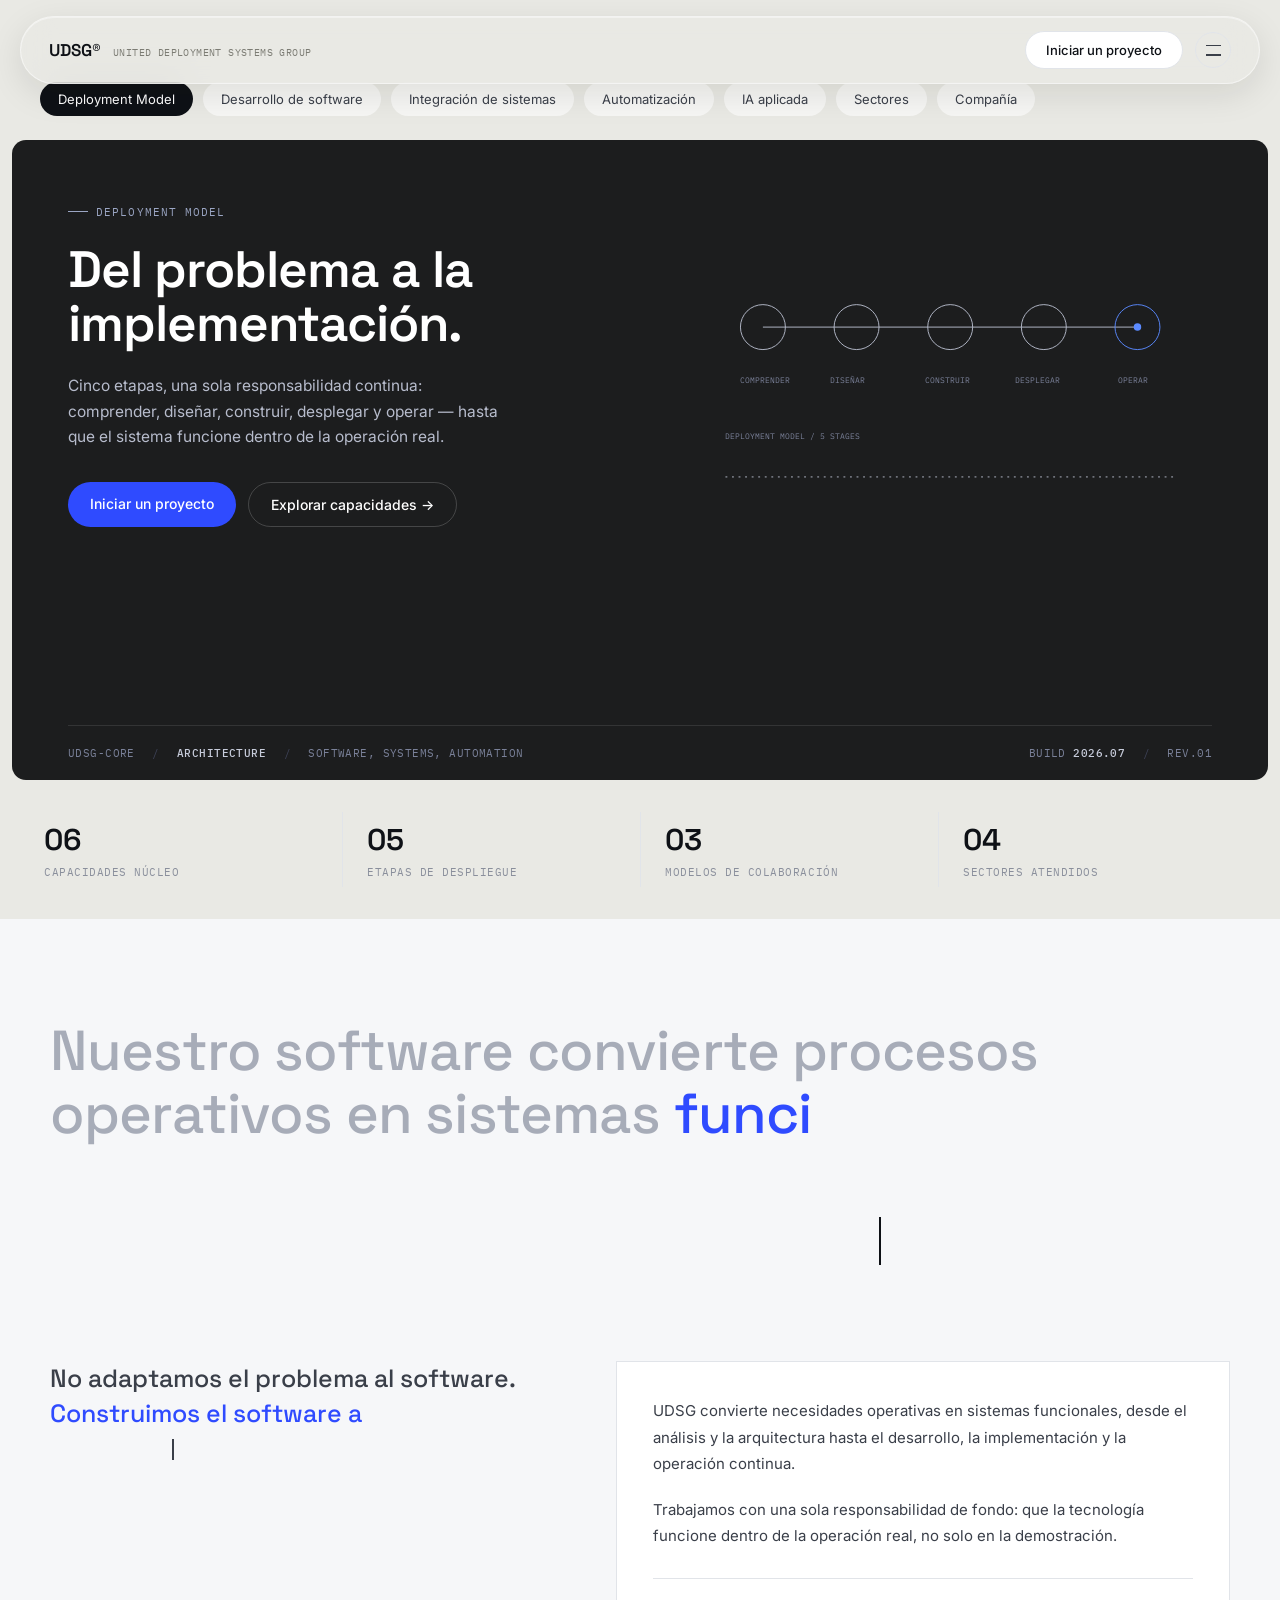
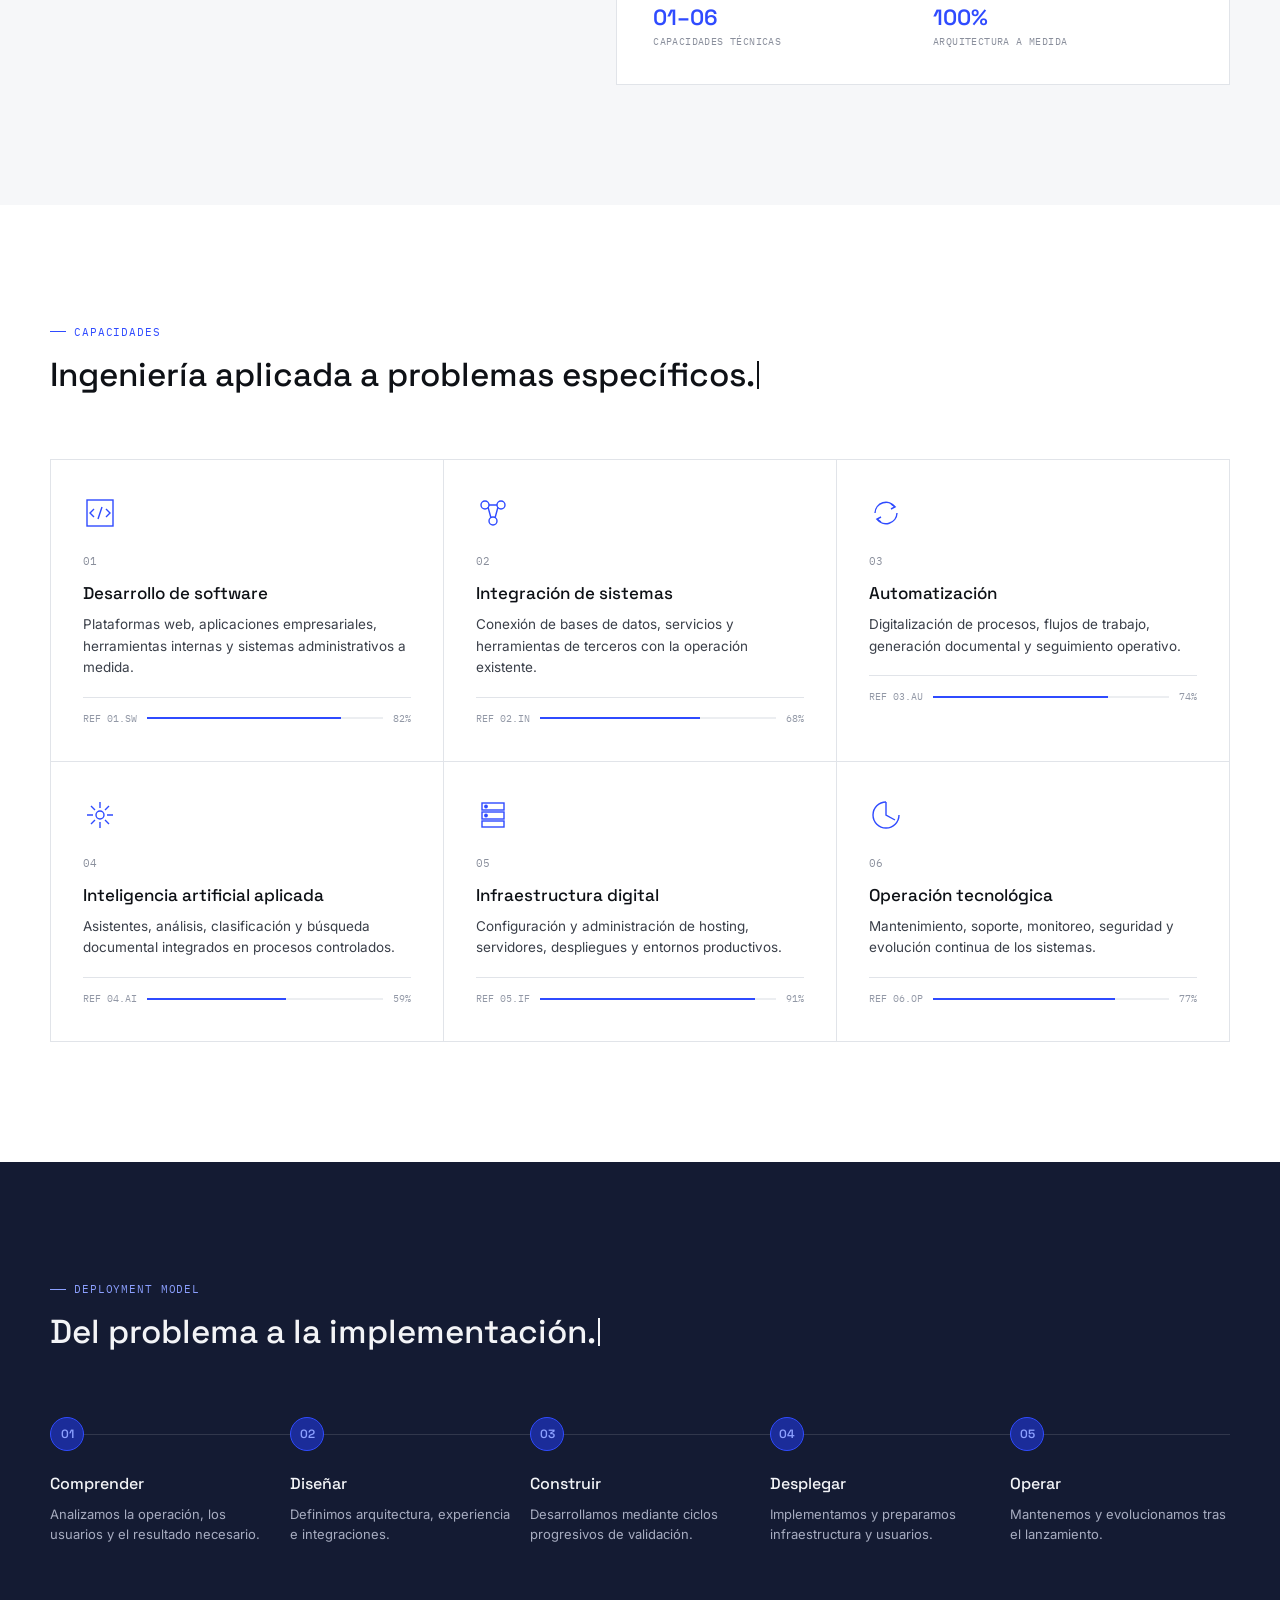
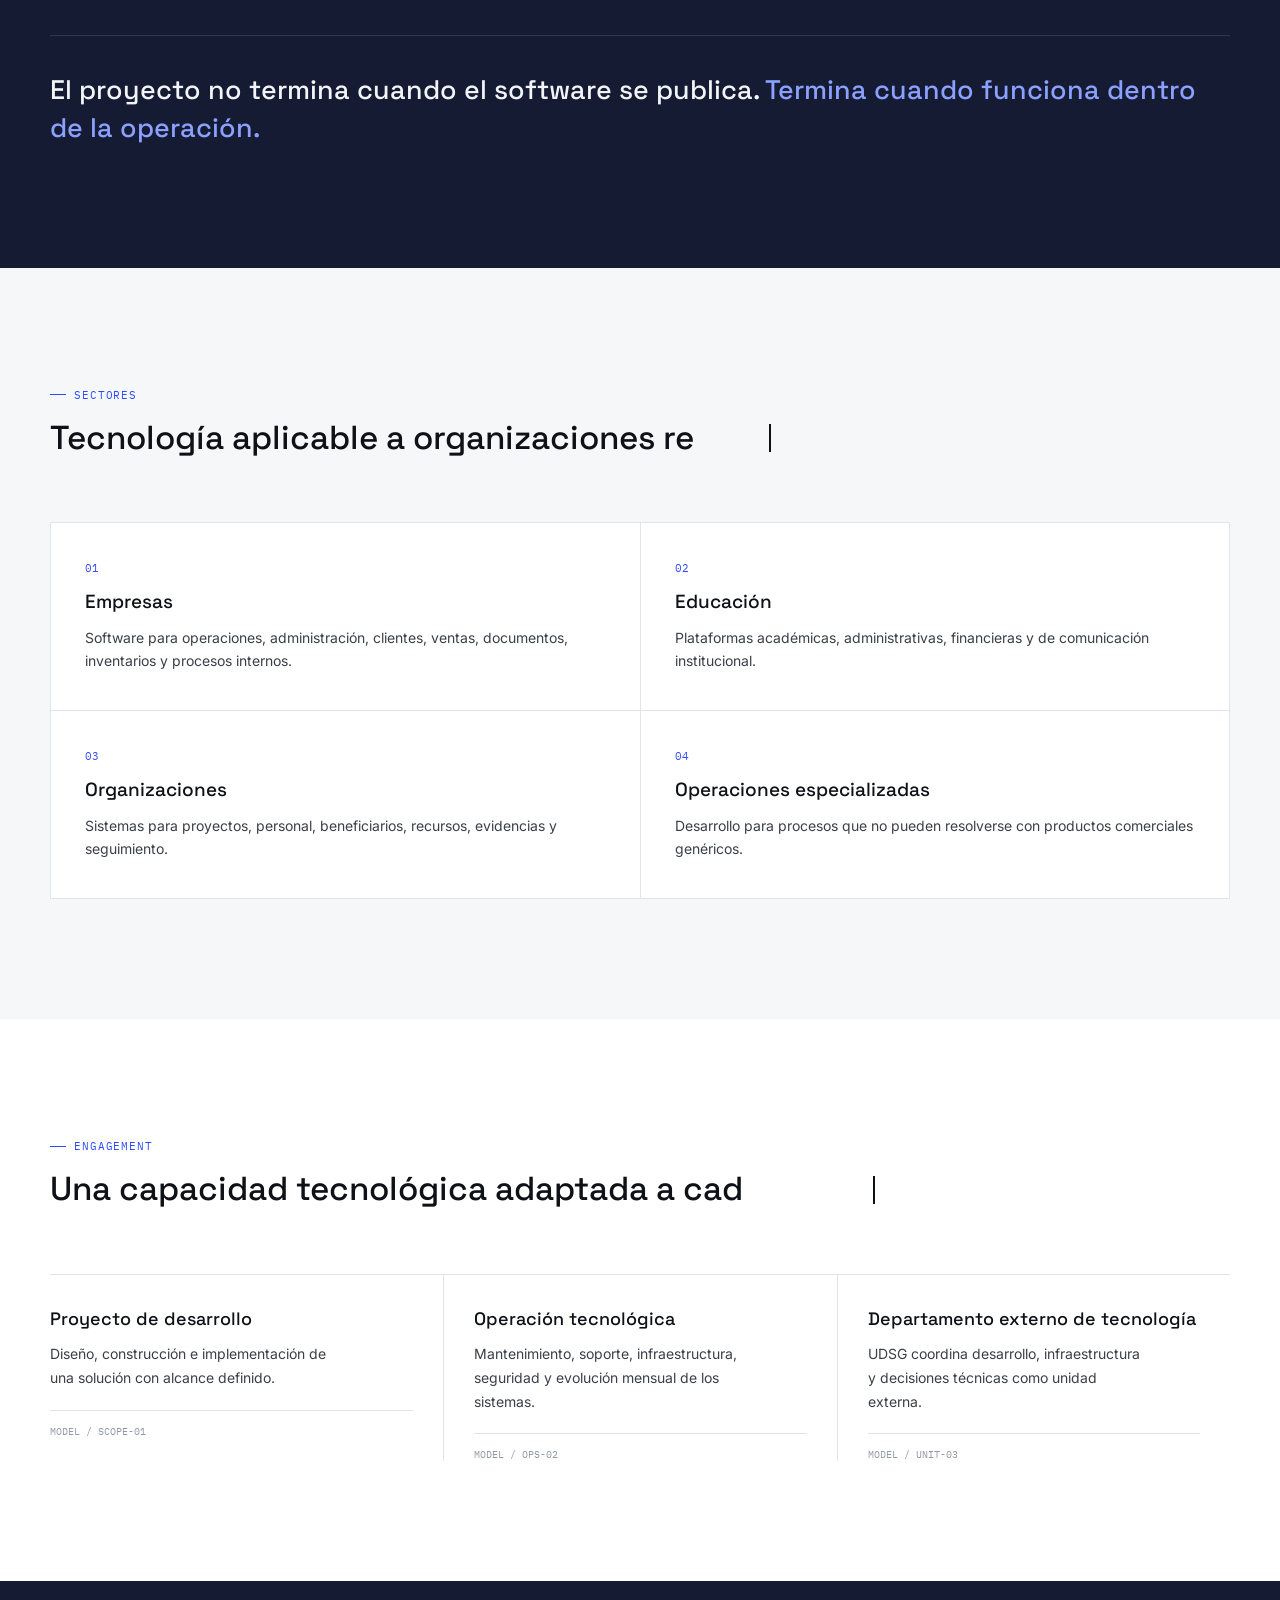
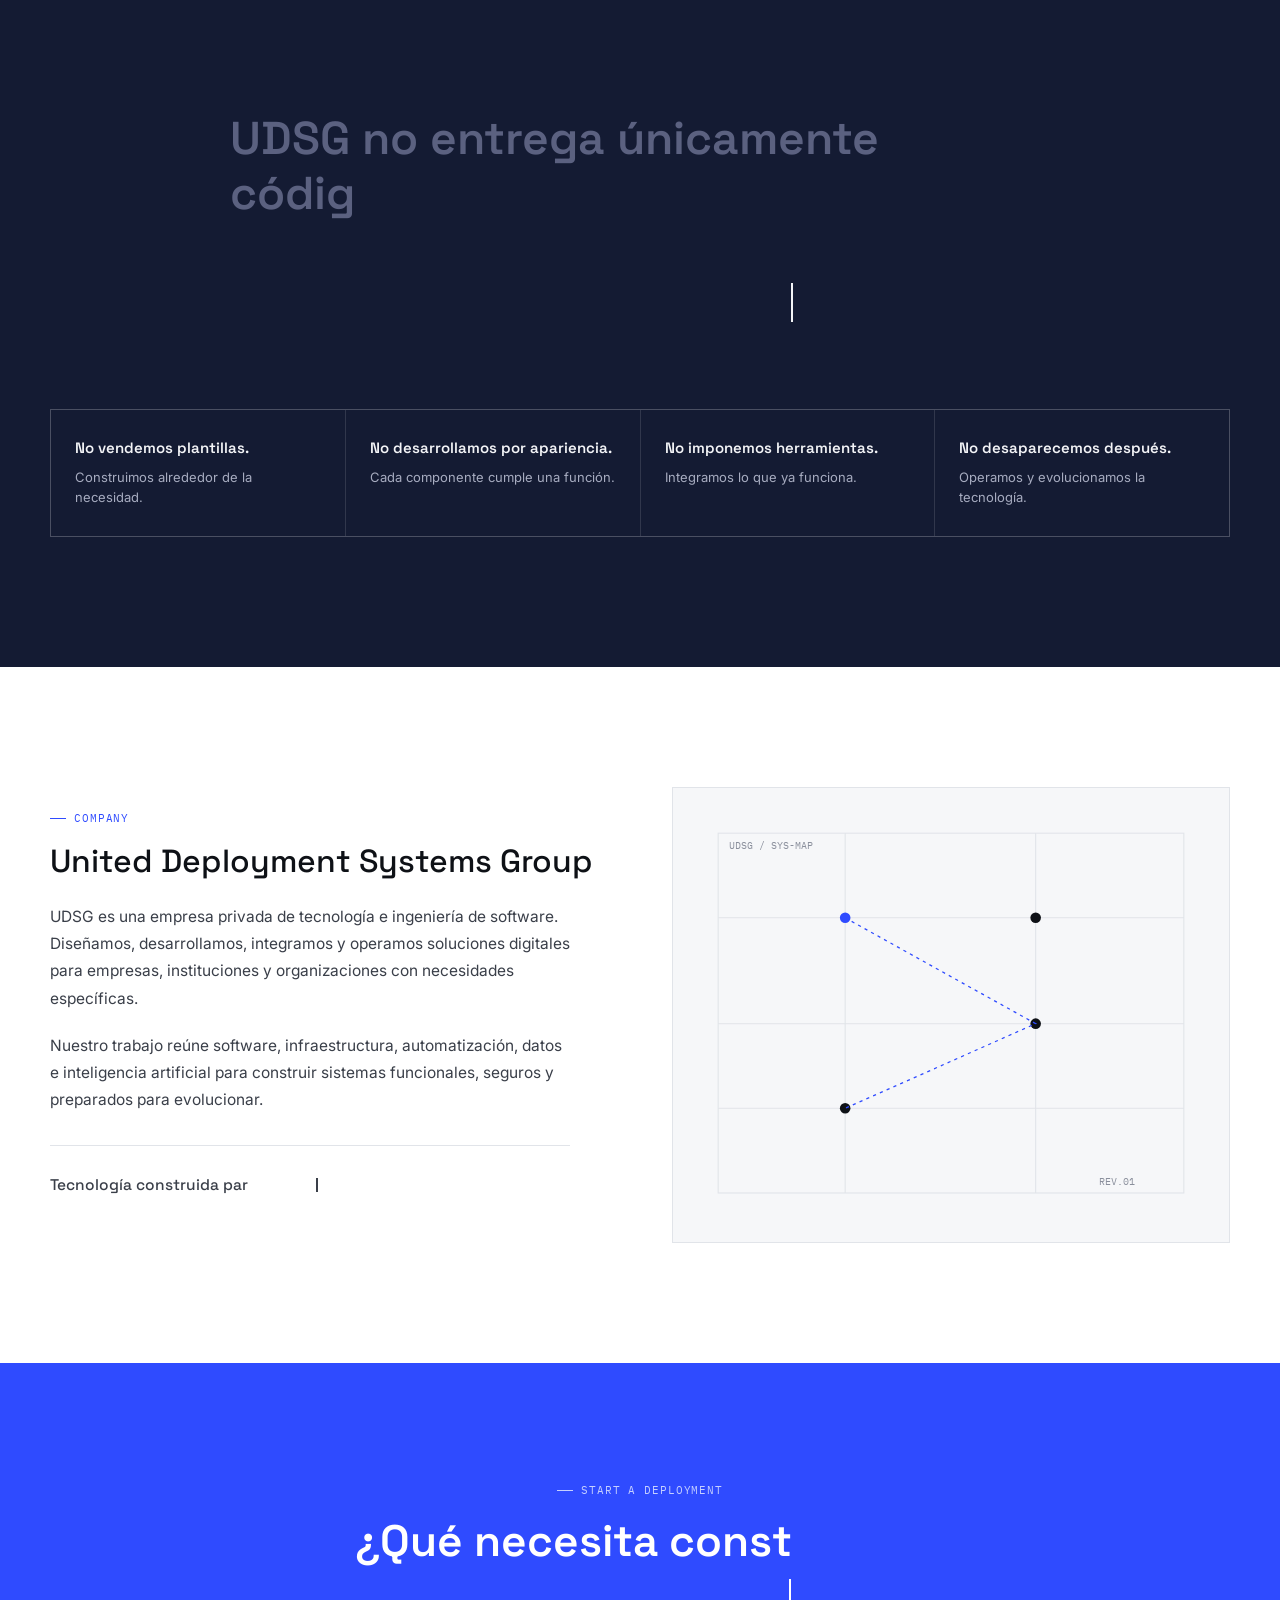
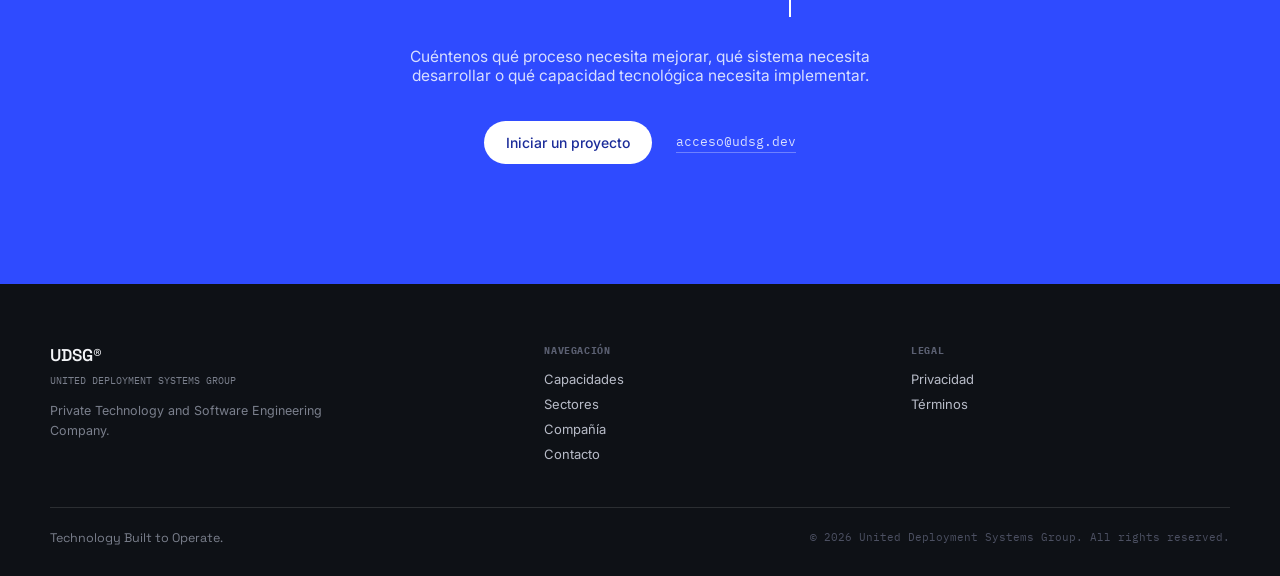
==== commit b2f814dd: "Header como chip flotante curvo, no barra rectangular El nav ya no ocupa el ancho completo pegado al" ====
--- a/index.html
+++ b/index.html
@@ -39,22 +39,23 @@
 
   /* ---------------- NAV ---------------- */
   nav{
-    position:sticky; top:0; z-index:50;
+    position:sticky; top:16px; z-index:50;
     display:flex; align-items:center; justify-content:space-between;
-    padding:18px 40px;
-    background:rgba(233,233,228,0.92);
-    backdrop-filter:blur(8px);
-    transition:padding 0.3s ease;
-  }
-  nav.scrolled{padding:12px 40px;}
+    padding:14px 28px;
+    margin:0 20px;
+    border-radius:999px;
+    background:rgba(233,233,228,0.75);
+    -webkit-backdrop-filter:blur(16px) saturate(1.6);
+    backdrop-filter:blur(16px) saturate(1.6);
+    border:1px solid rgba(255,255,255,0.5);
+    box-shadow:0 10px 34px rgba(20,17,10,0.10), inset 0 1px 0 rgba(255,255,255,0.4);
+    transition:padding 0.3s ease, top 0.3s ease, box-shadow 0.3s ease;
+  }
+  nav.scrolled{padding:10px 24px; top:10px; box-shadow:0 14px 40px rgba(20,17,10,0.14), inset 0 1px 0 rgba(255,255,255,0.4);}
   .nav-left{display:flex; align-items:baseline; gap:12px;}
   .nav-left .wordmark{font-family:'Space Grotesk'; font-weight:600; font-size:17px;}
   .nav-left .subname{font-family:'IBM Plex Mono'; font-size:10px; color:#7C7C74; letter-spacing:0.04em; transition:opacity 0.3s ease;}
   nav.scrolled .subname{opacity:0; width:0;}
-  .nav-links{display:flex; gap:34px; font-size:13.5px; color:var(--ink-soft);}
-  .nav-links a{text-decoration:none; position:relative; padding-bottom:3px;}
-  .nav-links a::after{content:''; position:absolute; left:0; bottom:0; width:0; height:1.5px; background:var(--accent); transition:width 0.25s ease;}
-  .nav-links a:hover::after{width:100%;}
   .nav-right{display:flex; align-items:center; gap:12px;}
   .nav-cta{
     font-size:13px; font-weight:500; background:var(--paper); color:var(--ink);
@@ -66,6 +67,72 @@
     width:36px; height:36px; border-radius:999px; border:1px solid var(--line);
     display:flex; align-items:center; justify-content:center; flex-shrink:0;
     color:var(--ink-soft); background:transparent; cursor:pointer;
+    font:inherit; padding:0; transition:background 0.2s ease, border-color 0.2s ease;
+  }
+  .nav-icon:hover{border-color:var(--ink-soft);}
+
+  /* ---------------- BURGER (dos líneas que se convierten en X) ---------------- */
+  .burger{width:15px; height:11px; position:relative;}
+  .burger span{
+    position:absolute; left:0; width:100%; height:1.5px; background:currentColor;
+    transition:transform 0.25s ease, opacity 0.2s ease, top 0.25s ease;
+  }
+  .burger span:nth-child(1){top:0;}
+  .burger span:nth-child(2){top:9.5px;}
+  .menu-open .burger span:nth-child(1){top:4.75px; transform:rotate(45deg);}
+  .menu-open .burger span:nth-child(2){top:4.75px; transform:rotate(-45deg);}
+
+  /* ---------------- MENU OVERLAY (estilo Palantir: pantalla completa, links + acerca de) ---------------- */
+  .menu-overlay{
+    position:fixed; inset:0; z-index:100; background:var(--paper);
+    opacity:0; visibility:hidden; pointer-events:none;
+    transition:opacity 0.3s ease, visibility 0s linear 0.3s;
+    overflow-y:auto;
+  }
+  .menu-overlay.is-open{opacity:1; visibility:visible; pointer-events:auto; transition:opacity 0.3s ease;}
+  .menu-top{
+    display:flex; align-items:center; justify-content:space-between;
+    padding:18px 40px;
+  }
+  .menu-body{
+    max-width:1180px; margin:0 auto; padding:80px 40px 100px;
+    display:grid; grid-template-columns:1fr 1fr; gap:64px;
+  }
+  .menu-links{display:flex; flex-direction:column; gap:6px;}
+  .menu-links a{
+    text-decoration:none; color:var(--ink); font-family:'Space Grotesk'; font-weight:500;
+    font-size:clamp(30px,5vw,52px); line-height:1.3; letter-spacing:-0.01em;
+    padding:6px 0; transition:color 0.2s ease; opacity:0; transform:translateY(14px);
+    transition:opacity 0.5s cubic-bezier(0.16,1,0.3,1), transform 0.5s cubic-bezier(0.16,1,0.3,1), color 0.2s ease;
+  }
+  .menu-overlay.is-open .menu-links a{opacity:1; transform:translateY(0);}
+  .menu-links a:nth-child(1){transition-delay:0.05s;}
+  .menu-links a:nth-child(2){transition-delay:0.1s;}
+  .menu-links a:nth-child(3){transition-delay:0.15s;}
+  .menu-links a:nth-child(4){transition-delay:0.2s;}
+  .menu-links a:hover{color:var(--accent);}
+  .menu-about{
+    border-left:1px solid var(--line); padding-left:48px;
+    opacity:0; transition:opacity 0.5s ease 0.25s;
+  }
+  .menu-overlay.is-open .menu-about{opacity:1;}
+  .menu-about p{font-size:15px; line-height:1.75; color:var(--ink-soft); margin-top:16px; max-width:420px;}
+  .menu-access{
+    display:inline-block; margin-top:32px; font-size:14px; font-weight:500;
+    background:var(--ink); color:#fff; padding:13px 26px; border-radius:999px;
+    text-decoration:none; transition:background 0.2s ease;
+  }
+  .menu-access:hover{background:var(--accent);}
+  .menu-footer{
+    max-width:1180px; margin:0 auto; padding:24px 40px; border-top:1px solid var(--line);
+    display:flex; justify-content:space-between; flex-wrap:wrap; gap:10px;
+    font-family:'IBM Plex Mono'; font-size:10.5px; letter-spacing:0.04em; color:#8A8F9C;
+  }
+  .menu-footer a{color:#8A8F9C; text-decoration:none;}
+  .menu-footer a:hover{color:var(--ink);}
+  body.menu-locked{overflow:hidden;}
+  @media (prefers-reduced-motion: reduce){
+    .menu-overlay, .menu-links a, .menu-about, .burger span{transition:none !important;}
   }
 
   /* ---------------- CHIP ROW (carrusel Apple/Palantir: chips que se llenan) ---------------- */
@@ -155,6 +222,17 @@
   .load-in{opacity:0; transform:translateY(16px); transition:opacity 0.7s cubic-bezier(0.16,1,0.3,1), transform 0.7s cubic-bezier(0.16,1,0.3,1);}
   .load-in.shown{opacity:1; transform:translateY(0);}
   @media (prefers-reduced-motion: reduce){ .load-in{opacity:1; transform:none;} }
+
+  /* ---------------- TYPEWRITER (títulos que se escriben al hacer scroll) ---------------- */
+  .tw-char{opacity:0; transition:opacity 0.05s linear;}
+  .tw-char.tw-in{opacity:1;}
+  .tw-cursor{display:inline-block; width:2px; height:0.85em; margin-left:2px; background:currentColor; opacity:0; vertical-align:-0.1em;}
+  .tw-cursor.tw-active{opacity:1; animation:tw-blink 0.9s step-end infinite;}
+  @keyframes tw-blink{50%{opacity:0;}}
+  @media (prefers-reduced-motion: reduce){
+    .tw-char{opacity:1 !important; transition:none;}
+    .tw-cursor{display:none;}
+  }
 
   /* stat strip under hero — structural facts about the site's own content, not fabricated business claims */
   .stat-strip{
@@ -311,8 +389,12 @@
 
   /* ---------------- RESPONSIVE ---------------- */
   @media (max-width:900px){
-    nav{padding:14px 20px;}
-    .nav-links{display:none;}
+    nav{padding:12px 18px; margin:0 10px;}
+    .nav-left .subname{display:none;}
+    .menu-top{padding:14px 20px;}
+    .menu-body{grid-template-columns:1fr; gap:40px; padding:48px 20px 60px;}
+    .menu-about{border-left:none; padding-left:0; border-top:1px solid var(--line); padding-top:32px;}
+    .menu-footer{padding:20px 20px;}
     .chip-row{padding:12px 20px 16px; top:58px;}
     .hero-wrap{padding:4px 8px 0;}
     .hero{padding:32px 24px 0; min-height:auto; border-radius:10px;}
@@ -341,19 +423,43 @@
     <span class="wordmark">UDSG®</span>
     <span class="subname">UNITED DEPLOYMENT SYSTEMS GROUP</span>
   </div>
-  <div class="nav-links">
-    <a href="#caps">Capacidades</a>
-    <a href="#sectors">Sectores</a>
-    <a href="#company">Compañía</a>
-    <a href="#contact">Contacto</a>
-  </div>
   <div class="nav-right">
     <a href="#contact" class="nav-cta">Iniciar un proyecto</a>
-    <div class="nav-icon" aria-hidden="true">
-      <svg width="15" height="15" viewBox="0 0 24 24" fill="none" stroke="currentColor" stroke-width="2"><circle cx="11" cy="11" r="7"/><path d="M21 21l-4.3-4.3"/></svg>
-    </div>
+    <button type="button" class="nav-icon" id="menuToggle" aria-label="Abrir menú" aria-expanded="false" aria-controls="menuOverlay">
+      <span class="burger"><span></span><span></span></span>
+    </button>
   </div>
 </nav>
+
+<div class="menu-overlay" id="menuOverlay" aria-hidden="true">
+  <div class="menu-top">
+    <div class="nav-left">
+      <span class="wordmark">UDSG®</span>
+      <span class="subname">UNITED DEPLOYMENT SYSTEMS GROUP</span>
+    </div>
+    <button type="button" class="nav-icon" id="menuClose" aria-label="Cerrar menú">
+      <span class="burger" style="transform:rotate(45deg)"><span style="top:4.75px"></span><span style="top:4.75px; transform:rotate(90deg)"></span></span>
+    </button>
+  </div>
+  <div class="menu-body">
+    <div class="menu-links" role="navigation" aria-label="Navegación principal">
+      <a href="#caps">Capacidades</a>
+      <a href="#sectors">Sectores</a>
+      <a href="#company">Compañía</a>
+      <a href="#contact">Contacto</a>
+    </div>
+    <div class="menu-about">
+      <div class="sec-label"><span class="dash"></span>Acerca de</div>
+      <p>UDSG es una empresa privada de tecnología e ingeniería de software. Diseñamos, desarrollamos, integramos y operamos soluciones digitales para empresas, instituciones y organizaciones con necesidades específicas.</p>
+      <p>Nuestro trabajo reúne software, infraestructura, automatización, datos e inteligencia artificial para construir sistemas funcionales, seguros y preparados para evolucionar.</p>
+      <a href="/admin/" class="menu-access">Acceso</a>
+    </div>
+  </div>
+  <div class="menu-footer">
+    <span>UDSG-CORE / ARCHITECTURE</span>
+    <a href="mailto:acceso@udsg.dev">acceso@udsg.dev</a>
+  </div>
+</div>
 
 <div class="chip-row" id="chipRow">
   <button type="button" class="chip active" data-i="0"><span class="chip-fill"></span><span class="chip-label">Deployment Model</span></button>
@@ -663,8 +769,8 @@
   <h2>¿Qué necesita construir su organización?</h2>
   <p>Cuéntenos qué proceso necesita mejorar, qué sistema necesita desarrollar o qué capacidad tecnológica necesita implementar.</p>
   <div class="cta-final-actions">
-    <a href="#" class="btn-primary">Iniciar un proyecto</a>
-    <a href="mailto:contacto@udsg.example" class="secondary">contacto@udsg.example</a>
+    <a href="/solicitar/" class="btn-primary">Iniciar un proyecto</a>
+    <a href="mailto:acceso@udsg.dev" class="secondary">acceso@udsg.dev</a>
   </div>
 </section>
 
@@ -708,6 +814,35 @@
   }
   window.addEventListener('scroll', onNavScroll, { passive:true });
   onNavScroll();
+
+  // ---- MENÚ DE HAMBURGUESA: overlay de pantalla completa (estilo Palantir) ----
+  (function(){
+    const toggle = document.getElementById('menuToggle');
+    const closeBtn = document.getElementById('menuClose');
+    const overlay = document.getElementById('menuOverlay');
+    if (!toggle || !overlay) return;
+
+    function openMenu(){
+      overlay.classList.add('is-open');
+      document.body.classList.add('menu-locked');
+      document.documentElement.classList.add('menu-open');
+      toggle.setAttribute('aria-expanded', 'true');
+      overlay.setAttribute('aria-hidden', 'false');
+    }
+    function closeMenu(){
+      overlay.classList.remove('is-open');
+      document.body.classList.remove('menu-locked');
+      document.documentElement.classList.remove('menu-open');
+      toggle.setAttribute('aria-expanded', 'false');
+      overlay.setAttribute('aria-hidden', 'true');
+    }
+    function isOpen(){ return overlay.classList.contains('is-open'); }
+
+    toggle.addEventListener('click', () => { isOpen() ? closeMenu() : openMenu(); });
+    closeBtn.addEventListener('click', closeMenu);
+    document.addEventListener('keydown', (e) => { if (e.key === 'Escape' && isOpen()) closeMenu(); });
+    overlay.querySelectorAll('.menu-links a').forEach(a => a.addEventListener('click', closeMenu));
+  })();
 
   // engagement cards + process dots — scroll reveal
   const io = new IntersectionObserver((entries) => {
@@ -719,6 +854,78 @@
     });
   }, { threshold: 0.3, rootMargin: '0px 0px -8% 0px' });
   document.querySelectorAll('.engage-item, .proc-step').forEach(el => io.observe(el));
+
+  // ---- TYPEWRITER: los titulares se "escriben" al entrar en pantalla ----
+  (function(){
+    const reduceMotion = matchMedia('(prefers-reduced-motion: reduce)').matches;
+    const CHAR_MS = 20;
+
+    // envuelve cada carácter de los nodos de texto en un span, preservando
+    // los <span class="accent">/<span class="fade"> y <br> ya existentes
+    function wrapChars(root){
+      Array.from(root.childNodes).forEach(node => {
+        if (node.nodeType === 3) {
+          const frag = document.createDocumentFragment();
+          Array.from(node.textContent).forEach(ch => {
+            const span = document.createElement('span');
+            span.className = 'tw-char';
+            span.textContent = ch;
+            frag.appendChild(span);
+          });
+          node.parentNode.replaceChild(frag, node);
+        } else if (node.nodeType === 1 && node.tagName !== 'BR') {
+          wrapChars(node);
+        }
+      });
+    }
+
+    function typeOut(chars, cursor){
+      let i = 0;
+      cursor.classList.add('tw-active');
+      const timer = setInterval(() => {
+        if (i < chars.length) {
+          chars[i].classList.add('tw-in');
+          i++;
+        } else {
+          clearInterval(timer);
+          setTimeout(() => cursor.classList.remove('tw-active'), 400);
+        }
+      }, CHAR_MS);
+    }
+
+    const targets = document.querySelectorAll('.decl-huge, .decl-quote, .sec-head h2, .diff-headline, .company-quote, .cta-final h2');
+    const prepared = [];
+    targets.forEach(el => {
+      wrapChars(el);
+      const chars = Array.from(el.querySelectorAll('.tw-char'));
+      const cursor = document.createElement('span');
+      cursor.className = 'tw-cursor';
+      el.appendChild(cursor);
+      if (reduceMotion) { chars.forEach(c => c.classList.add('tw-in')); return; }
+      prepared.push({ el, chars, cursor, done:false });
+    });
+
+    if (!reduceMotion && prepared.length) {
+      const twIO = new IntersectionObserver((entries) => {
+        entries.forEach(entry => {
+          if (entry.isIntersecting) {
+            const item = prepared.find(p => p.el === entry.target);
+            if (item && !item.done) {
+              item.done = true;
+              typeOut(item.chars, item.cursor);
+            }
+            twIO.unobserve(entry.target);
+          }
+        });
+      }, { threshold: 0.35, rootMargin: '0px 0px -10% 0px' });
+      prepared.forEach(p => twIO.observe(p.el));
+
+      // red de seguridad: si algo no se llegó a escribir, mostrarlo completo
+      setTimeout(() => {
+        prepared.forEach(p => { if (!p.done) { p.done = true; p.chars.forEach(c => c.classList.add('tw-in')); } });
+      }, 8000);
+    }
+  })();
 
   // ---- CARRUSEL DE CHIPS: cada chip se llena como barra de progreso y avanza solo ----
   (function(){
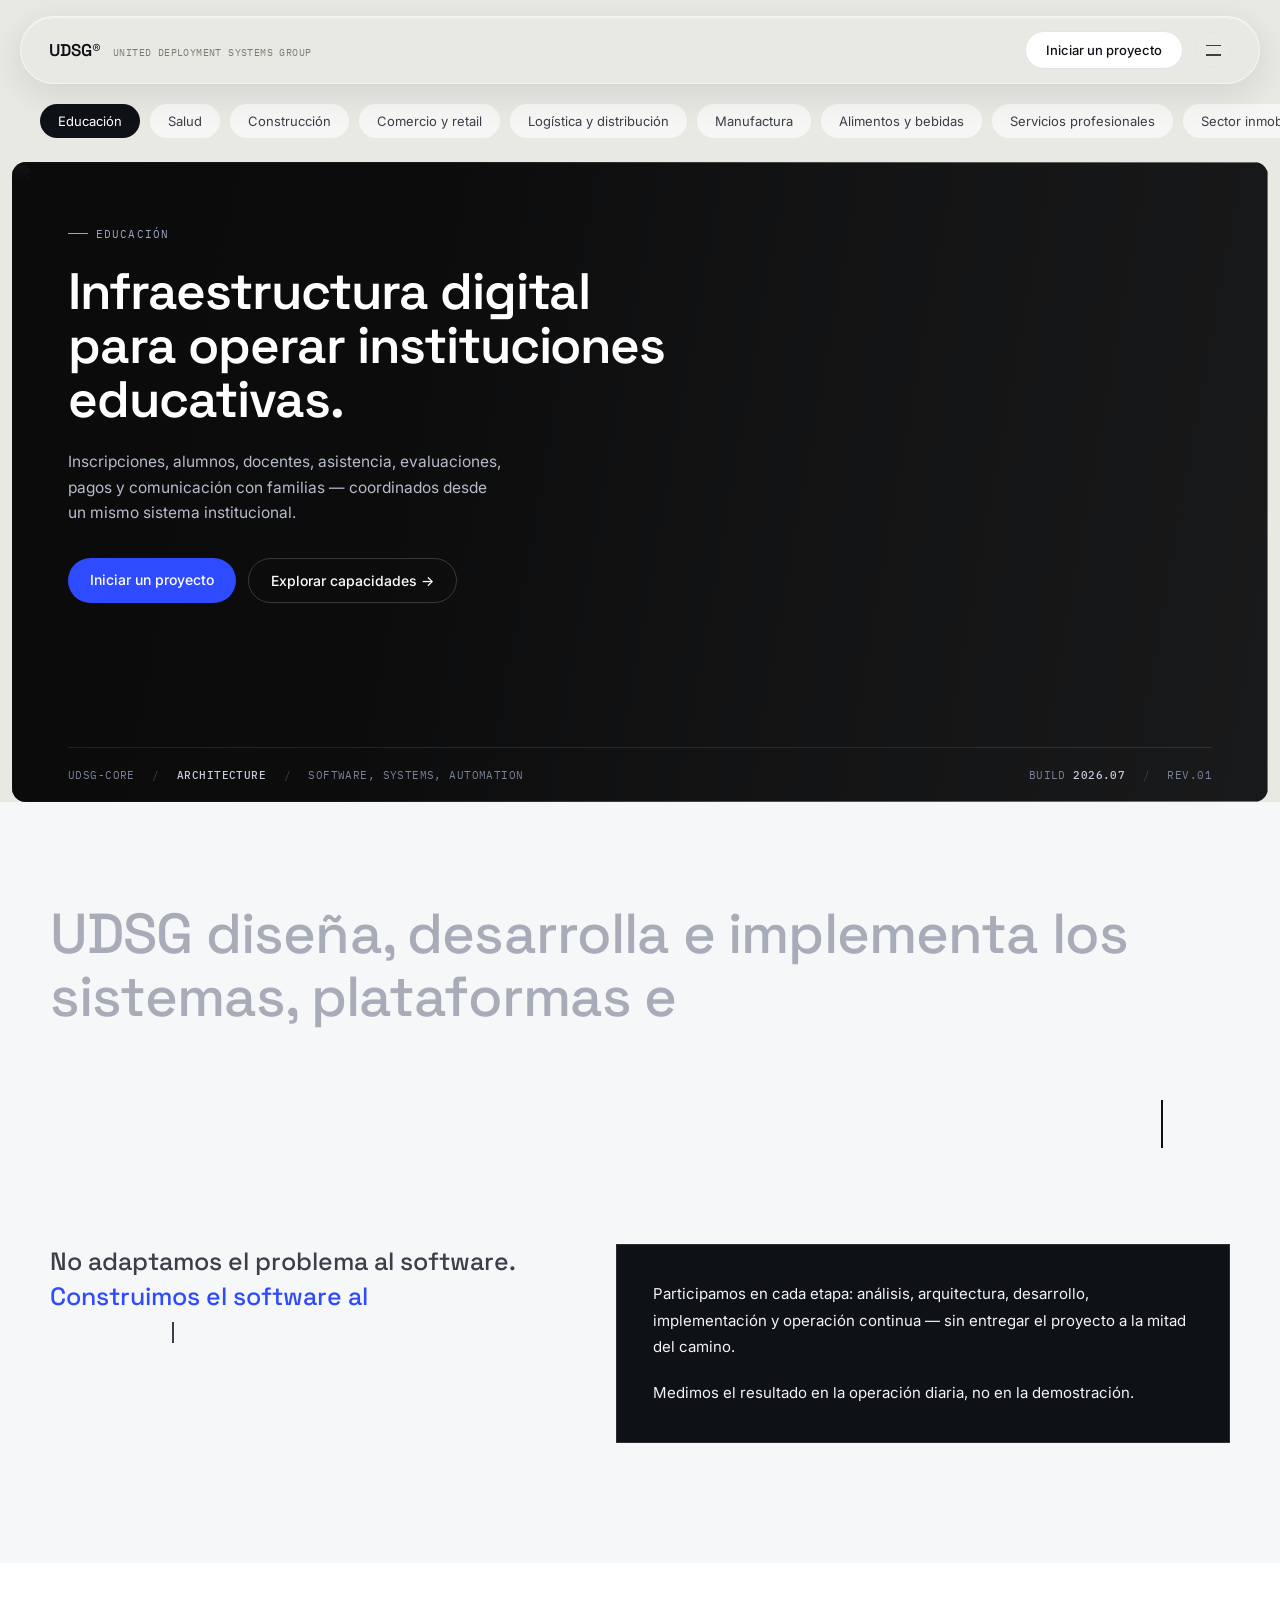
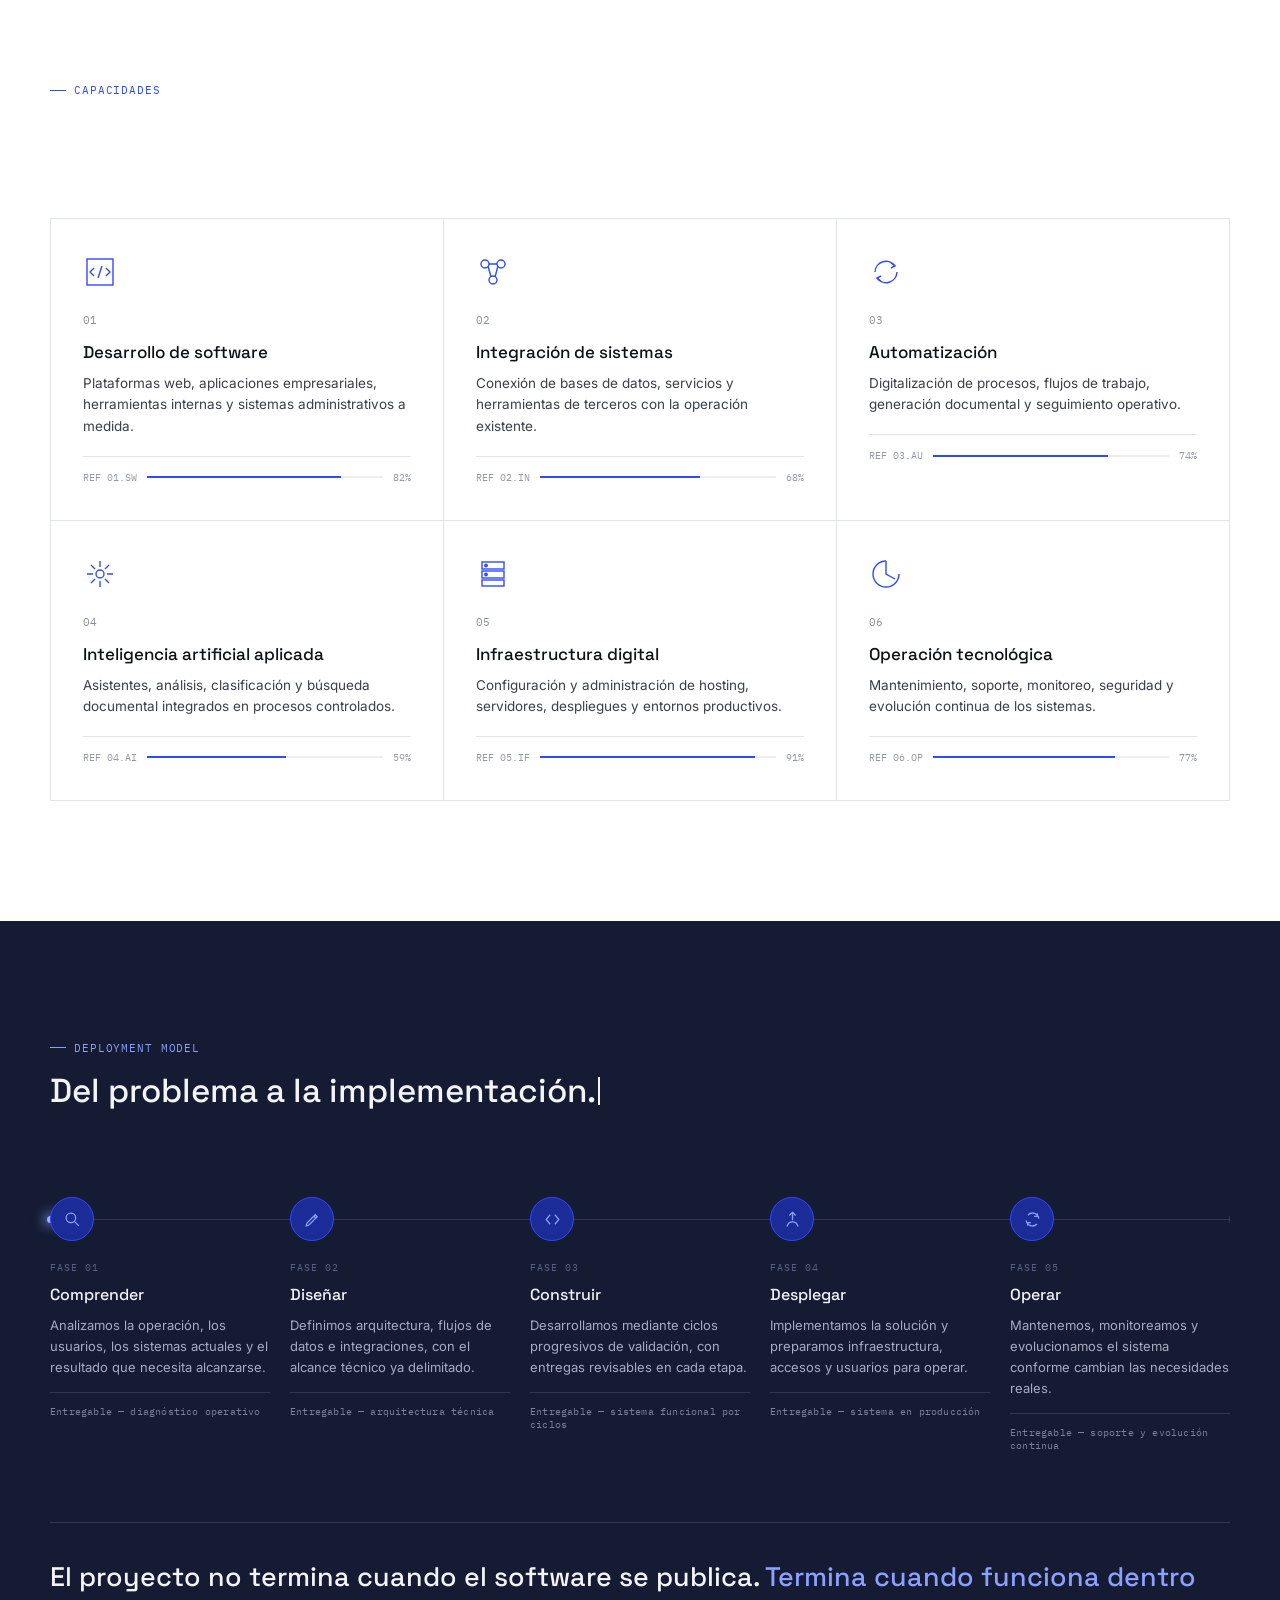
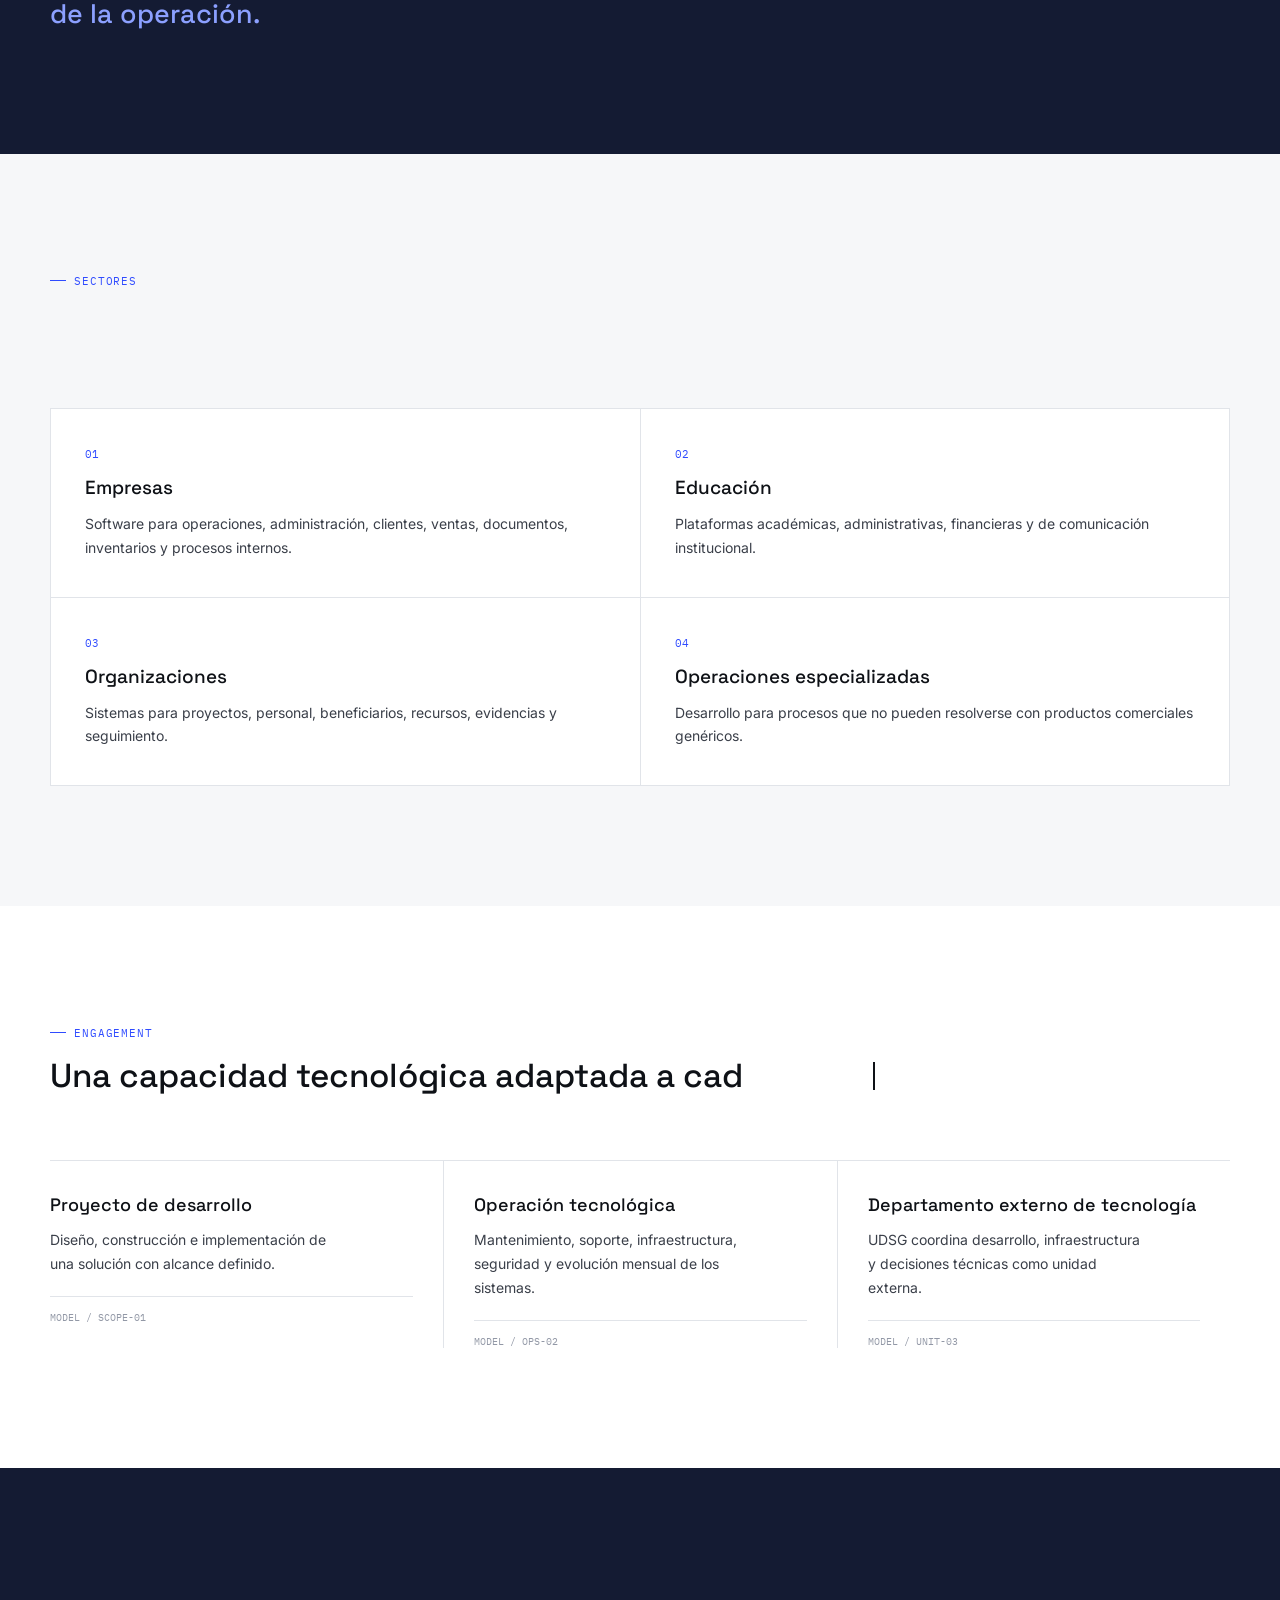
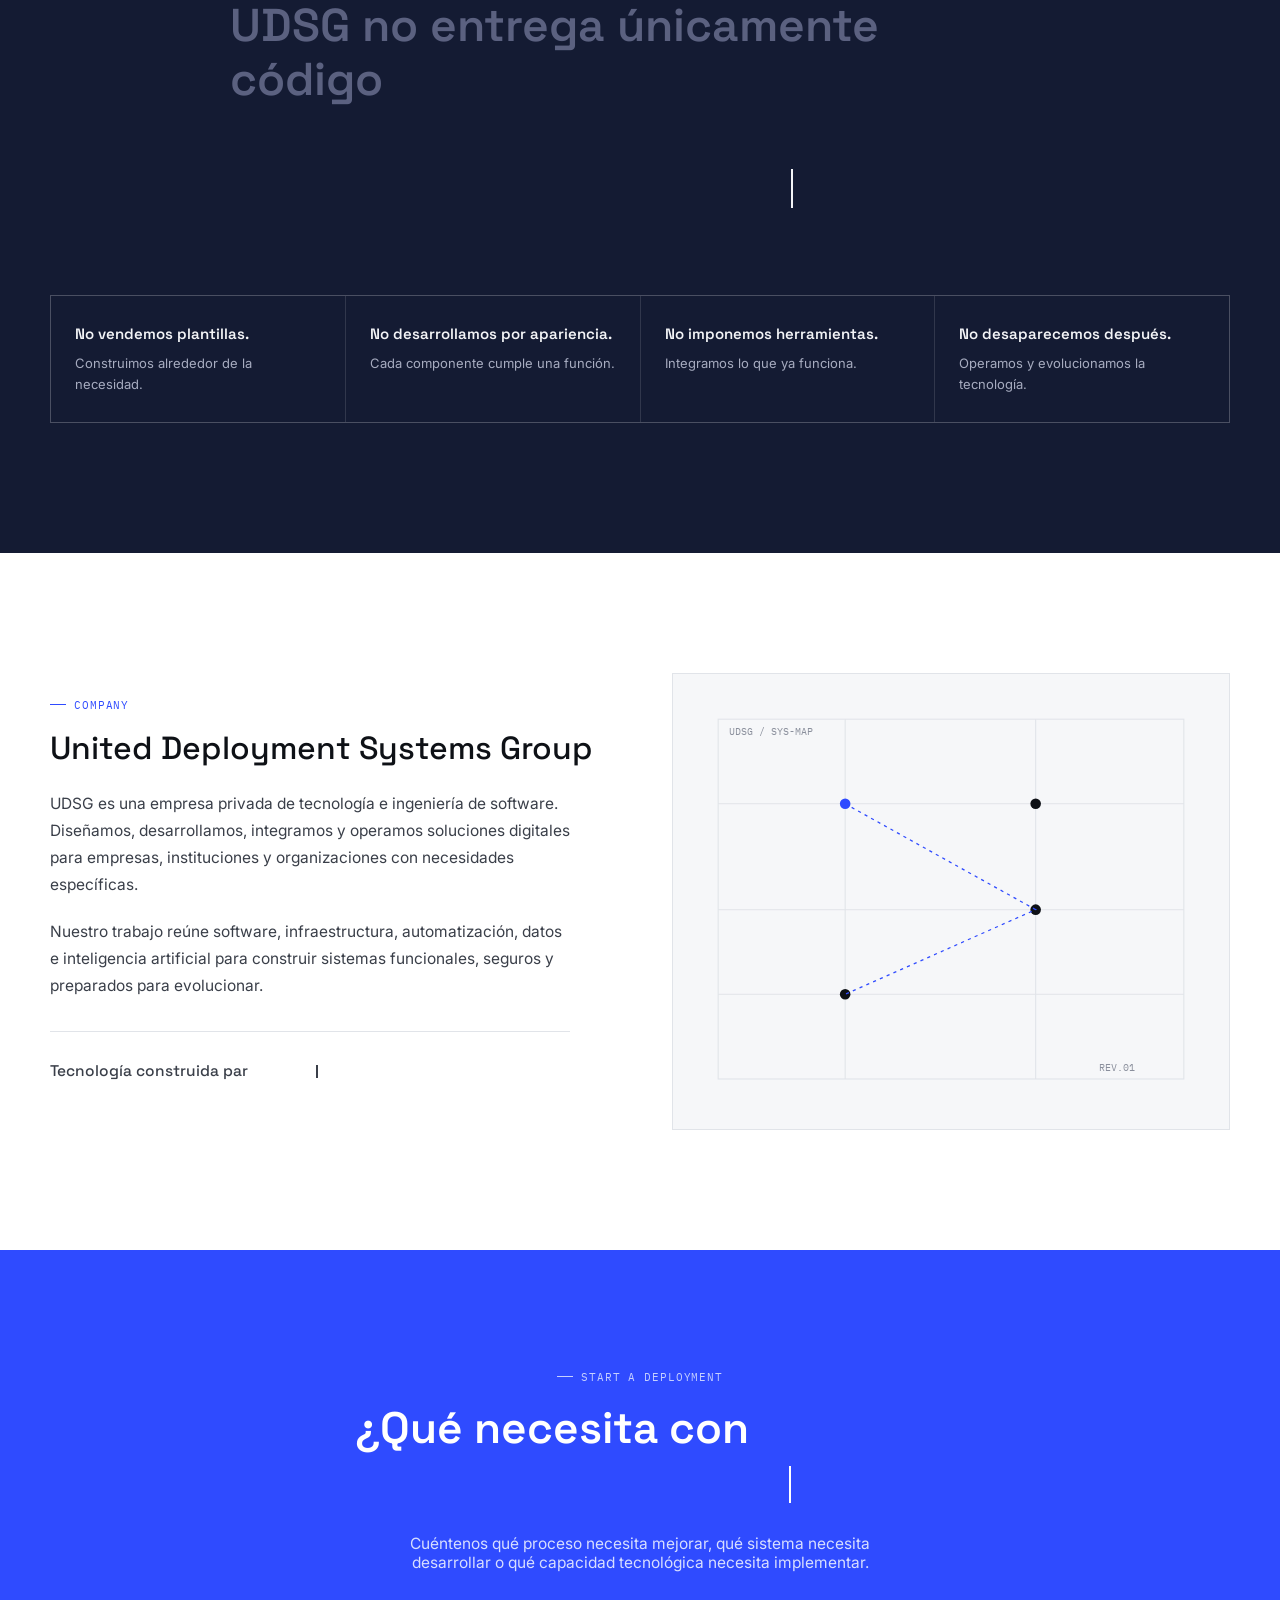
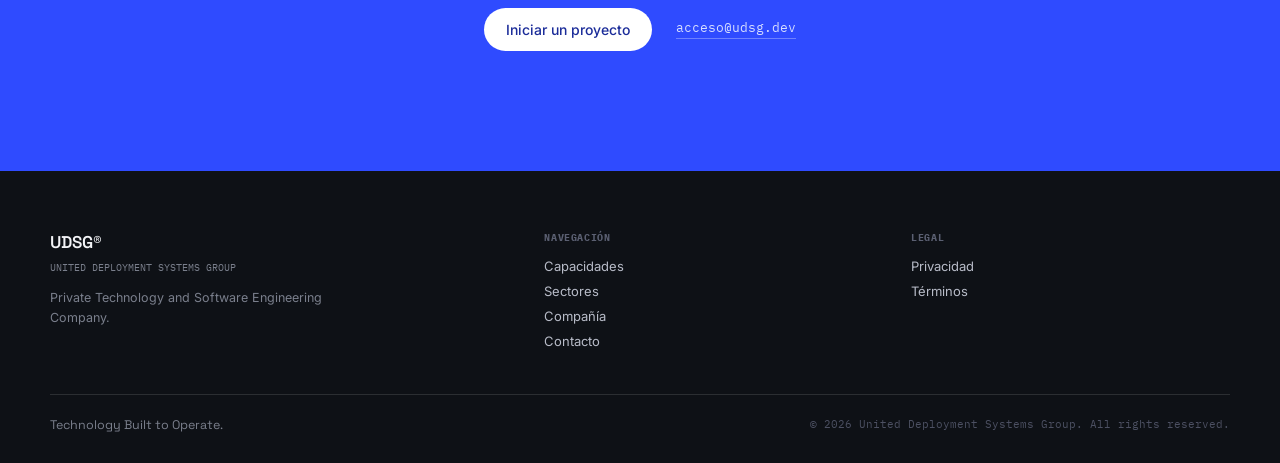
==== commit c3f24f97: "Panel de declaración a negro carbón sin stats, y Deployment Model como diagrama vivo - Se elimina el" ====
--- a/index.html
+++ b/index.html
@@ -138,6 +138,7 @@
   /* ---------------- CHIP ROW (carrusel Apple/Palantir: chips que se llenan) ---------------- */
   .chip-row{
     display:flex; gap:10px; padding:14px 40px 18px;
+    margin-top:22px;
     overflow-x:auto; scrollbar-width:none;
   }
   .chip-row::-webkit-scrollbar{display:none;}
@@ -151,21 +152,26 @@
   .chip.active{color:#fff;}
   .chip:hover:not(.active){background:var(--paper);}
 
-  /* ---------------- HERO ILLUSTRATION (varias piezas, una visible a la vez) ---------------- */
-  .hero-illustration{position:relative; width:100%; aspect-ratio:560/400; overflow:hidden;}
-  .hero-illustration .sysmap{
+  /* ---------------- HERO BG (foto de industria a pantalla completa dentro de la tarjeta) ---------------- */
+  .hero-bg{position:absolute; inset:0; z-index:0;}
+  .hero-bg .sysmap{
     position:absolute; inset:0; width:100%; height:100%;
-    opacity:0; transform:translateX(100%);
-    transition:transform 0.7s cubic-bezier(0.16,1,0.3,1), opacity 0.4s ease;
-  }
-  .hero-illustration .sysmap.is-active{opacity:1; transform:translateX(0);}
-  .hero-illustration .sysmap.is-leaving{
-    opacity:0; transform:translateX(-32%);
-    transition:transform 0.5s cubic-bezier(0.4,0,1,1), opacity 0.4s ease;
+    object-fit:cover; filter:grayscale(20%) contrast(1.12) brightness(0.72) saturate(1.05);
+    opacity:0; transform:scale(1.06) translateX(6%);
+    transition:transform 1.1s cubic-bezier(0.16,1,0.3,1), opacity 0.6s ease;
+  }
+  .hero-bg .sysmap.is-active{opacity:1; transform:scale(1) translateX(0);}
+  .hero-bg .sysmap.is-leaving{
+    opacity:0; transform:scale(1.04) translateX(-4%);
+    transition:transform 0.7s cubic-bezier(0.4,0,1,1), opacity 0.5s ease;
+  }
+  .hero-scrim{
+    position:absolute; inset:0; z-index:1;
+    background:linear-gradient(100deg, rgba(10,10,11,0.96) 0%, rgba(10,10,11,0.88) 32%, rgba(10,10,11,0.52) 60%, rgba(10,10,11,0.18) 100%);
   }
   @media (prefers-reduced-motion: reduce){
-    .hero-illustration .sysmap{transition:opacity 0.3s ease; transform:none;}
-    .hero-illustration .sysmap.is-leaving{transform:none;}
+    .hero-bg .sysmap{transition:opacity 0.3s ease; transform:none;}
+    .hero-bg .sysmap.is-leaving{transform:none;}
   }
 
   /* ---------------- HERO COPY (texto que acompaña el cambio de slide) ---------------- */
@@ -183,7 +189,7 @@
     min-height:640px;
     display:flex; flex-direction:column; justify-content:space-between;
   }
-  .hero-top{display:grid; grid-template-columns:1.05fr 0.95fr; gap:40px; align-items:start;}
+  .hero-top{position:relative; z-index:2; max-width:600px;}
   .eyebrow{
     display:inline-flex; align-items:center; gap:8px;
     font-family:'IBM Plex Mono'; font-size:11px; letter-spacing:0.1em;
@@ -212,6 +218,7 @@
   .sysmap{width:100%; height:auto;}
 
   .hero-meta{
+    position:relative; z-index:2;
     display:flex; justify-content:space-between; align-items:center; flex-wrap:wrap; gap:10px;
     border-top:1px solid rgba(255,255,255,0.1); padding:20px 0; margin-top:40px;
     font-family:'IBM Plex Mono'; font-size:10.5px; letter-spacing:0.04em; color:#7A8199;
@@ -234,15 +241,6 @@
     .tw-cursor{display:none;}
   }
 
-  /* stat strip under hero — structural facts about the site's own content, not fabricated business claims */
-  .stat-strip{
-    max-width:1360px; margin:0 auto; padding:32px 44px;
-    display:grid; grid-template-columns:repeat(4,1fr); gap:0;
-  }
-  .stat-item{padding:8px 24px; border-left:1px solid var(--line);}
-  .stat-item:first-child{border-left:none; padding-left:0;}
-  .stat-item .stat-num{font-family:'Space Grotesk'; font-weight:600; font-size:30px; color:var(--ink); display:block;}
-  .stat-item .stat-label{font-family:'IBM Plex Mono'; font-size:10.5px; letter-spacing:0.05em; color:#8A8F9C; text-transform:uppercase; margin-top:6px; display:block;}
 
   /* ---------------- SECTION LABEL (shared) ---------------- */
   .sec-label{
@@ -274,11 +272,9 @@
     line-height:1.4; color:var(--ink-soft);
   }
   .decl-quote .accent{color:var(--accent);}
-  .decl-panel{border:1px solid var(--line); background:var(--paper); padding:36px;}
-  .decl-panel p{font-size:15px; line-height:1.75; color:var(--ink-soft); margin-bottom:20px;}
-  .decl-facts{display:grid; grid-template-columns:1fr 1fr; gap:20px; margin-top:28px; padding-top:24px; border-top:1px solid var(--line);}
-  .decl-fact .fnum{font-family:'Space Grotesk'; font-weight:600; font-size:22px; color:var(--accent); display:block;}
-  .decl-fact .flabel{font-family:'IBM Plex Mono'; font-size:10px; color:#8A8F9C; letter-spacing:0.04em; text-transform:uppercase; margin-top:4px; display:block;}
+  .decl-panel{border:1px solid var(--line-on-dark); background:var(--ink); padding:36px;}
+  .decl-panel p{font-size:15px; line-height:1.75; color:var(--paper-text); margin-bottom:20px;}
+  .decl-panel p:last-child{margin-bottom:0;}
 
   /* ---------------- CAPABILITIES ---------------- */
   .caps{background:var(--paper); padding:120px 48px;}
@@ -295,21 +291,58 @@
 
   /* ---------------- PROCESS (stepper, not photo) ---------------- */
   .process{background:var(--navy); color:var(--paper-text); padding:120px 48px;}
-  .proc-line-wrap{max-width:1180px; margin:0 auto; position:relative;}
-  .proc-steps{display:grid; grid-template-columns:repeat(5,1fr); gap:20px; position:relative;}
-  .proc-connector{position:absolute; top:17px; left:0; right:0; height:1px; background:var(--line-on-dark); z-index:0;}
-  .proc-step{position:relative; z-index:1;}
+  .proc-line-wrap{max-width:1180px; margin:0 auto; position:relative; padding-top:22px;}
+
+  /* pista del flujo: línea + pulso viajando de nodo en nodo, en bucle continuo */
+  .proc-flow-track{position:absolute; top:44px; left:0; right:0; height:1px; background:var(--line-on-dark); z-index:0; overflow:visible;}
+  .proc-flow-track::before, .proc-flow-track::after{
+    content:''; position:absolute; top:-3px; width:1px; height:7px; background:var(--line-on-dark);
+  }
+  .proc-flow-track::before{left:0;} .proc-flow-track::after{right:0;}
+  .proc-flow-pulse{
+    position:absolute; top:50%; left:0; width:7px; height:7px; margin-top:-3.5px; margin-left:-3.5px;
+    border-radius:50%; background:#9DB2FF; box-shadow:0 0 12px 3px rgba(140,160,255,0.75);
+    animation:proc-flow-move 6s linear infinite;
+  }
+  @keyframes proc-flow-move{
+    0%{left:0%; opacity:0;}
+    4%{opacity:1;}
+    96%{opacity:1;}
+    100%{left:100%; opacity:0;}
+  }
+
+  .proc-steps{display:grid; grid-template-columns:repeat(5,1fr); gap:20px; position:relative; z-index:1;}
+  .proc-step{position:relative;}
   .proc-dot{
-    width:34px; height:34px; border-radius:50%; border:1px solid var(--line-on-dark);
+    width:44px; height:44px; border-radius:50%; border:1px solid var(--line-on-dark);
     background:var(--navy); display:flex; align-items:center; justify-content:center;
-    font-family:'Space Grotesk'; font-weight:600; font-size:12px; color:#8CA0FF; margin-bottom:22px;
+    color:#8CA0FF; margin-bottom:20px; position:relative;
     transition:border-color 0.3s ease, background 0.3s ease;
+    animation:proc-node-flash 6s ease-in-out infinite;
+  }
+  .proc-icon{width:19px; height:19px;}
+  .proc-step:nth-child(1) .proc-dot{animation-delay:0.42s;}
+  .proc-step:nth-child(2) .proc-dot{animation-delay:1.62s;}
+  .proc-step:nth-child(3) .proc-dot{animation-delay:2.82s;}
+  .proc-step:nth-child(4) .proc-dot{animation-delay:4.02s;}
+  .proc-step:nth-child(5) .proc-dot{animation-delay:5.22s;}
+  @keyframes proc-node-flash{
+    0%{box-shadow:0 0 0 0 rgba(140,160,255,0);}
+    3%{box-shadow:0 0 0 9px rgba(140,160,255,0.32);}
+    16%{box-shadow:0 0 0 0 rgba(140,160,255,0);}
+    100%{box-shadow:0 0 0 0 rgba(140,160,255,0);}
   }
   .proc-step.in-view .proc-dot{border-color:var(--accent); background:var(--accent-deep);}
+  .proc-tag{font-family:'IBM Plex Mono'; font-size:9.5px; letter-spacing:0.1em; color:#5B6180; text-transform:uppercase; display:block; margin-bottom:10px;}
   .proc-step h3{font-family:'Space Grotesk'; font-weight:500; font-size:16px; margin-bottom:10px;}
-  .proc-step p{font-size:13px; line-height:1.6; color:var(--muted-on-dark);}
+  .proc-step p{font-size:13px; line-height:1.6; color:var(--muted-on-dark); margin-bottom:14px;}
+  .proc-out{font-family:'IBM Plex Mono'; font-size:9.5px; letter-spacing:0.02em; color:#7A8199; display:block; padding-top:12px; border-top:1px solid var(--line-on-dark);}
+  @media (prefers-reduced-motion: reduce){
+    .proc-flow-pulse{display:none;}
+    .proc-dot{animation:none;}
+  }
   .process-callout{
-    max-width:1180px; margin:90px auto 0; padding-top:36px; border-top:1px solid var(--line-on-dark);
+    max-width:1180px; margin:70px auto 0; padding-top:36px; border-top:1px solid var(--line-on-dark);
     font-family:'Space Grotesk'; font-weight:500; font-size:clamp(19px,2.1vw,27px); line-height:1.4;
   }
   .process-callout .accent{color:#8CA0FF;}
@@ -395,18 +428,17 @@
     .menu-body{grid-template-columns:1fr; gap:40px; padding:48px 20px 60px;}
     .menu-about{border-left:none; padding-left:0; border-top:1px solid var(--line); padding-top:32px;}
     .menu-footer{padding:20px 20px;}
-    .chip-row{padding:12px 20px 16px; top:58px;}
+    .chip-row{padding:12px 20px 16px; margin-top:16px;}
     .hero-wrap{padding:4px 8px 0;}
-    .hero{padding:32px 24px 0; min-height:auto; border-radius:10px;}
-    .hero-top{grid-template-columns:1fr; gap:32px;}
+    .hero{padding:32px 24px 0; min-height:520px; border-radius:10px;}
+    .hero-top{max-width:100%;}
     .hero-meta{flex-direction:column; align-items:flex-start; gap:6px; margin-top:28px;}
-    .stat-strip{grid-template-columns:1fr 1fr; gap:20px 0; padding:28px 20px;}
-    .stat-item:nth-child(3){border-left:none;}
     .declaration, .caps, .process, .sectors, .engage, .diff, .company, .cta-final{padding-left:20px; padding-right:20px;}
     .decl-grid{grid-template-columns:1fr; gap:32px;}
     .caps-list{grid-template-columns:1fr;}
     .proc-steps{grid-template-columns:1fr; gap:32px;}
-    .proc-connector{display:none;}
+    .proc-flow-track{display:none;}
+    .proc-line-wrap{padding-top:0;}
     .sectors-grid{grid-template-columns:1fr;}
     .engage-grid{grid-template-columns:1fr; gap:28px;}
     .engage-item{border-left:none !important; padding-left:0 !important;}
@@ -462,134 +494,45 @@
 </div>
 
 <div class="chip-row" id="chipRow">
-  <button type="button" class="chip active" data-i="0"><span class="chip-fill"></span><span class="chip-label">Deployment Model</span></button>
-  <button type="button" class="chip" data-i="1"><span class="chip-fill"></span><span class="chip-label">Desarrollo de software</span></button>
-  <button type="button" class="chip" data-i="2"><span class="chip-fill"></span><span class="chip-label">Integración de sistemas</span></button>
-  <button type="button" class="chip" data-i="3"><span class="chip-fill"></span><span class="chip-label">Automatización</span></button>
-  <button type="button" class="chip" data-i="4"><span class="chip-fill"></span><span class="chip-label">IA aplicada</span></button>
-  <button type="button" class="chip" data-i="5"><span class="chip-fill"></span><span class="chip-label">Sectores</span></button>
-  <button type="button" class="chip" data-i="6"><span class="chip-fill"></span><span class="chip-label">Compañía</span></button>
+  <button type="button" class="chip active" data-i="0"><span class="chip-fill"></span><span class="chip-label">Educación</span></button>
+  <button type="button" class="chip" data-i="1"><span class="chip-fill"></span><span class="chip-label">Salud</span></button>
+  <button type="button" class="chip" data-i="2"><span class="chip-fill"></span><span class="chip-label">Construcción</span></button>
+  <button type="button" class="chip" data-i="3"><span class="chip-fill"></span><span class="chip-label">Comercio y retail</span></button>
+  <button type="button" class="chip" data-i="4"><span class="chip-fill"></span><span class="chip-label">Logística y distribución</span></button>
+  <button type="button" class="chip" data-i="5"><span class="chip-fill"></span><span class="chip-label">Manufactura</span></button>
+  <button type="button" class="chip" data-i="6"><span class="chip-fill"></span><span class="chip-label">Alimentos y bebidas</span></button>
+  <button type="button" class="chip" data-i="7"><span class="chip-fill"></span><span class="chip-label">Servicios profesionales</span></button>
+  <button type="button" class="chip" data-i="8"><span class="chip-fill"></span><span class="chip-label">Sector inmobiliario</span></button>
+  <button type="button" class="chip" data-i="9"><span class="chip-fill"></span><span class="chip-label">Hospitalidad</span></button>
+  <button type="button" class="chip" data-i="10"><span class="chip-fill"></span><span class="chip-label">Agroindustria</span></button>
 </div>
 
 <!-- ================= HERO ================= -->
 <div class="hero-wrap">
 <section class="hero">
+  <div class="hero-bg" id="heroIllustration" aria-hidden="true">
+    <img class="sysmap is-active" data-slide="0" src="/assets/img/hero/educacion.jpg" alt="">
+    <img class="sysmap" data-slide="1" src="/assets/img/hero/salud.jpg" alt="">
+    <img class="sysmap" data-slide="2" src="/assets/img/hero/construccion.jpg" alt="">
+    <img class="sysmap" data-slide="3" src="/assets/img/hero/comercio-retail.jpg" alt="">
+    <img class="sysmap" data-slide="4" src="/assets/img/hero/logistica-distribucion.jpg" alt="">
+    <img class="sysmap" data-slide="5" src="/assets/img/hero/manufactura.jpg" alt="">
+    <img class="sysmap" data-slide="6" src="/assets/img/hero/alimentos-bebidas.jpg" alt="">
+    <img class="sysmap" data-slide="7" src="/assets/img/hero/servicios-profesionales.jpg" alt="">
+    <img class="sysmap" data-slide="8" src="/assets/img/hero/sector-inmobiliario.jpg" alt="">
+    <img class="sysmap" data-slide="9" src="/assets/img/hero/hospitalidad.jpg" alt="">
+    <img class="sysmap" data-slide="10" src="/assets/img/hero/agroindustria.jpg" alt="">
+  </div>
+  <div class="hero-scrim"></div>
   <div class="hero-top">
-    <div>
-      <div class="hero-copy-dynamic" id="heroCopyDynamic">
-        <div class="eyebrow load-in" style="transition-delay:0.05s;"><span class="dash"></span><span id="heroEyebrow">Deployment Model</span></div>
-        <h1 class="load-in" id="heroTitle" style="transition-delay:0.15s;">Del problema a la implementación.</h1>
-        <p class="load-in" id="heroDesc" style="transition-delay:0.25s;">Cinco etapas, una sola responsabilidad continua: comprender, diseñar, construir, desplegar y operar — hasta que el sistema funcione dentro de la operación real.</p>
-      </div>
-      <div class="hero-actions load-in" style="transition-delay:0.35s;">
-        <a href="#contact" class="btn-primary">Iniciar un proyecto</a>
-        <a href="#caps" class="btn-ghost">Explorar capacidades →</a>
-      </div>
-    </div>
-    <div class="load-in" style="transition-delay:0.3s;">
-      <!-- Blueprint técnico: una ilustración por chip, sin imágenes fotográficas -->
-      <div class="hero-illustration" id="heroIllustration">
-        <svg class="sysmap is-active" data-slide="0" viewBox="0 0 560 400" xmlns="http://www.w3.org/2000/svg" stroke="#B7BCCC" stroke-width="1" fill="none">
-          <line x1="80" y1="140" x2="480" y2="140"/>
-          <circle cx="80" cy="140" r="24"/>
-          <circle cx="180" cy="140" r="24"/>
-          <circle cx="280" cy="140" r="24"/>
-          <circle cx="380" cy="140" r="24"/>
-          <circle cx="480" cy="140" r="24" stroke="#5B8AFF"/>
-          <circle cx="480" cy="140" r="4" fill="#5B8AFF" stroke="none"/>
-          <g font-family="IBM Plex Mono" font-size="9" fill="#7A8199" stroke="none">
-            <text x="55" y="200">COMPRENDER</text>
-            <text x="152" y="200">DISEÑAR</text>
-            <text x="253" y="200">CONSTRUIR</text>
-            <text x="349" y="200">DESPLEGAR</text>
-            <text x="459" y="200">OPERAR</text>
-            <text x="40" y="260">DEPLOYMENT MODEL / 5 STAGES</text>
-          </g>
-          <path d="M40 300 H520" stroke-dasharray="2 5"/>
-        </svg>
-        <svg class="sysmap" data-slide="1" viewBox="0 0 560 400" xmlns="http://www.w3.org/2000/svg" stroke="#B7BCCC" stroke-width="1" fill="none">
-          <rect x="60" y="40" width="440" height="280" rx="6"/>
-          <line x1="60" y1="72" x2="500" y2="72"/>
-          <circle cx="78" cy="56" r="3" fill="#5B8AFF" stroke="none"/>
-          <circle cx="94" cy="56" r="3"/>
-          <circle cx="110" cy="56" r="3"/>
-          <g font-family="IBM Plex Mono" font-size="10" fill="#7A8199" stroke="none">
-            <text x="90" y="105">function operar(sistema) {</text>
-            <text x="110" y="128">construir(problema);</text>
-            <text x="110" y="151" fill="#5B8AFF">desplegar(sistema);</text>
-            <text x="110" y="174">operar.continuo = true;</text>
-            <text x="90" y="197">}</text>
-          </g>
-          <line x1="90" y1="230" x2="330" y2="230"/>
-          <line x1="90" y1="248" x2="270" y2="248"/>
-          <text x="60" y="352" font-family="IBM Plex Mono" font-size="9" fill="#7A8199" stroke="none">DESARROLLO DE SOFTWARE</text>
-        </svg>
-        <svg class="sysmap" data-slide="2" viewBox="0 0 560 400" xmlns="http://www.w3.org/2000/svg" stroke="#B7BCCC" stroke-width="1" fill="none">
-          <circle cx="280" cy="170" r="30"/>
-          <circle cx="280" cy="170" r="4" fill="#5B8AFF" stroke="none"/>
-          <circle cx="120" cy="80" r="20"/>
-          <circle cx="440" cy="80" r="20"/>
-          <circle cx="120" cy="270" r="20"/>
-          <circle cx="440" cy="270" r="20"/>
-          <line x1="138" y1="95" x2="255" y2="155" stroke-dasharray="3 4"/>
-          <line x1="422" y1="95" x2="305" y2="155" stroke-dasharray="3 4"/>
-          <line x1="138" y1="255" x2="255" y2="188" stroke-dasharray="3 4"/>
-          <line x1="422" y1="255" x2="305" y2="188" stroke-dasharray="3 4"/>
-          <text x="40" y="350" font-family="IBM Plex Mono" font-size="9" fill="#7A8199" stroke="none">INTEGRACIÓN DE SISTEMAS / N NODOS</text>
-        </svg>
-        <svg class="sysmap" data-slide="3" viewBox="0 0 560 400" xmlns="http://www.w3.org/2000/svg" stroke="#B7BCCC" stroke-width="1" fill="none">
-          <circle cx="280" cy="170" r="100"/>
-          <path d="M280 70 a100 100 0 0 1 87 50" stroke="#5B8AFF"/>
-          <circle cx="280" cy="70" r="4" fill="#5B8AFF" stroke="none"/>
-          <circle cx="180" cy="170" r="3"/>
-          <circle cx="280" cy="270" r="3"/>
-          <circle cx="380" cy="170" r="3"/>
-          <text x="248" y="176" font-family="IBM Plex Mono" font-size="11" fill="#7A8199" stroke="none">AUTO</text>
-          <text x="40" y="330" font-family="IBM Plex Mono" font-size="9" fill="#7A8199" stroke="none">AUTOMATIZACIÓN / CICLO CONTINUO</text>
-        </svg>
-        <svg class="sysmap" data-slide="4" viewBox="0 0 560 400" xmlns="http://www.w3.org/2000/svg" stroke="#B7BCCC" stroke-width="1" fill="none">
-          <circle cx="100" cy="100" r="6"/><circle cx="100" cy="180" r="6"/><circle cx="100" cy="260" r="6"/>
-          <circle cx="280" cy="70" r="6"/><circle cx="280" cy="140" r="6" fill="#5B8AFF" stroke="none"/><circle cx="280" cy="210" r="6"/><circle cx="280" cy="280" r="6"/>
-          <circle cx="460" cy="120" r="6"/><circle cx="460" cy="220" r="6"/>
-          <g stroke-dasharray="2 4">
-            <line x1="100" y1="100" x2="280" y2="70"/>
-            <line x1="100" y1="100" x2="280" y2="140"/>
-            <line x1="100" y1="180" x2="280" y2="140"/>
-            <line x1="100" y1="180" x2="280" y2="210"/>
-            <line x1="100" y1="260" x2="280" y2="210"/>
-            <line x1="100" y1="260" x2="280" y2="280"/>
-            <line x1="280" y1="70" x2="460" y2="120"/>
-            <line x1="280" y1="140" x2="460" y2="120"/>
-            <line x1="280" y1="210" x2="460" y2="220"/>
-            <line x1="280" y1="280" x2="460" y2="220"/>
-          </g>
-          <text x="40" y="350" font-family="IBM Plex Mono" font-size="9" fill="#7A8199" stroke="none">IA APLICADA / INFERENCIA CONTROLADA</text>
-        </svg>
-        <svg class="sysmap" data-slide="5" viewBox="0 0 560 400" xmlns="http://www.w3.org/2000/svg" stroke="#B7BCCC" stroke-width="1" fill="none">
-          <rect x="60" y="40" width="200" height="120" rx="4"/>
-          <rect x="300" y="40" width="200" height="120" rx="4"/>
-          <rect x="60" y="200" width="200" height="120" rx="4"/>
-          <rect x="300" y="200" width="200" height="120" rx="4" stroke="#5B8AFF"/>
-          <circle cx="76" cy="56" r="3" fill="#5B8AFF" stroke="none"/>
-          <g font-family="IBM Plex Mono" font-size="10" fill="#7A8199" stroke="none">
-            <text x="80" y="100">EMPRESAS</text>
-            <text x="320" y="100">EDUCACIÓN</text>
-            <text x="80" y="260">ORGANIZACIONES</text>
-            <text x="320" y="260">OPERACIONES</text>
-          </g>
-        </svg>
-        <svg class="sysmap" data-slide="6" viewBox="0 0 560 400" xmlns="http://www.w3.org/2000/svg" stroke="#B7BCCC" stroke-width="1" fill="none">
-          <rect x="140" y="60" width="280" height="260"/>
-          <line x1="140" y1="130" x2="420" y2="130"/>
-          <line x1="140" y1="200" x2="420" y2="200"/>
-          <line x1="140" y1="260" x2="420" y2="260"/>
-          <line x1="210" y1="60" x2="210" y2="320"/>
-          <line x1="280" y1="60" x2="280" y2="320"/>
-          <line x1="350" y1="60" x2="350" y2="320"/>
-          <circle cx="158" cy="80" r="3" fill="#5B8AFF" stroke="none"/>
-          <text x="40" y="360" font-family="IBM Plex Mono" font-size="9" fill="#7A8199" stroke="none">UNITED DEPLOYMENT SYSTEMS GROUP</text>
-        </svg>
-      </div>
+    <div class="hero-copy-dynamic" id="heroCopyDynamic">
+      <div class="eyebrow load-in" style="transition-delay:0.05s;"><span class="dash"></span><span id="heroEyebrow">Educación</span></div>
+      <h1 class="load-in" id="heroTitle" style="transition-delay:0.15s;">Infraestructura digital para operar instituciones educativas.</h1>
+      <p class="load-in" id="heroDesc" style="transition-delay:0.25s;">Inscripciones, alumnos, docentes, asistencia, evaluaciones, pagos y comunicación con familias — coordinados desde un mismo sistema institucional.</p>
+    </div>
+    <div class="hero-actions load-in" style="transition-delay:0.35s;">
+      <a href="#contact" class="btn-primary">Iniciar un proyecto</a>
+      <a href="#caps" class="btn-ghost">Explorar capacidades →</a>
     </div>
   </div>
   <div class="hero-meta">
@@ -599,25 +542,14 @@
 </section>
 </div>
 
-<div class="stat-strip">
-  <div class="stat-item"><span class="stat-num">06</span><span class="stat-label">Capacidades núcleo</span></div>
-  <div class="stat-item"><span class="stat-num">05</span><span class="stat-label">Etapas de despliegue</span></div>
-  <div class="stat-item"><span class="stat-num">03</span><span class="stat-label">Modelos de colaboración</span></div>
-  <div class="stat-item"><span class="stat-num">04</span><span class="stat-label">Sectores atendidos</span></div>
-</div>
-
 <!-- ================= DECLARATION ================= -->
 <section class="declaration">
-  <p class="decl-huge"><span class="fade">Nuestro software convierte procesos operativos en sistemas</span> <span class="accent">funcionando dentro de la operación real</span><span class="fade">, desde empresas hasta instituciones y organizaciones.</span></p>
+  <p class="decl-huge"><span class="fade">UDSG diseña, desarrolla e implementa los sistemas, plataformas e infraestructura digital que</span> <span class="accent">sostienen la operación real</span><span class="fade"> de empresas, instituciones y organizaciones.</span></p>
   <div class="decl-grid">
     <p class="decl-quote">No adaptamos el problema al software. <span class="accent">Construimos el software alrededor del problema.</span></p>
     <div class="decl-panel">
-      <p>UDSG convierte necesidades operativas en sistemas funcionales, desde el análisis y la arquitectura hasta el desarrollo, la implementación y la operación continua.</p>
-      <p>Trabajamos con una sola responsabilidad de fondo: que la tecnología funcione dentro de la operación real, no solo en la demostración.</p>
-      <div class="decl-facts">
-        <div class="decl-fact"><span class="fnum">01–06</span><span class="flabel">Capacidades técnicas</span></div>
-        <div class="decl-fact"><span class="fnum">100%</span><span class="flabel">Arquitectura a medida</span></div>
-      </div>
+      <p>Participamos en cada etapa: análisis, arquitectura, desarrollo, implementación y operación continua — sin entregar el proyecto a la mitad del camino.</p>
+      <p>Medimos el resultado en la operación diaria, no en la demostración.</p>
     </div>
   </div>
 </section>
@@ -681,13 +613,43 @@
     <h2>Del problema a la implementación.</h2>
   </div>
   <div class="proc-line-wrap">
+    <div class="proc-flow-track" aria-hidden="true"><span class="proc-flow-pulse"></span></div>
     <div class="proc-steps" id="procSteps">
-      <div class="proc-step"><div class="proc-dot">01</div><h3>Comprender</h3><p>Analizamos la operación, los usuarios y el resultado necesario.</p></div>
-      <div class="proc-step"><div class="proc-dot">02</div><h3>Diseñar</h3><p>Definimos arquitectura, experiencia e integraciones.</p></div>
-      <div class="proc-step"><div class="proc-dot">03</div><h3>Construir</h3><p>Desarrollamos mediante ciclos progresivos de validación.</p></div>
-      <div class="proc-step"><div class="proc-dot">04</div><h3>Desplegar</h3><p>Implementamos y preparamos infraestructura y usuarios.</p></div>
-      <div class="proc-step"><div class="proc-dot">05</div><h3>Operar</h3><p>Mantenemos y evolucionamos tras el lanzamiento.</p></div>
-      <div class="proc-connector"></div>
+      <div class="proc-step">
+        <div class="proc-dot"><svg class="proc-icon" viewBox="0 0 24 24" fill="none" stroke="currentColor" stroke-width="1.6"><circle cx="10" cy="10" r="6"/><path d="M15 15l5 5"/></svg></div>
+        <span class="proc-tag">Fase 01</span>
+        <h3>Comprender</h3>
+        <p>Analizamos la operación, los usuarios, los sistemas actuales y el resultado que necesita alcanzarse.</p>
+        <span class="proc-out">Entregable — diagnóstico operativo</span>
+      </div>
+      <div class="proc-step">
+        <div class="proc-dot"><svg class="proc-icon" viewBox="0 0 24 24" fill="none" stroke="currentColor" stroke-width="1.6"><path d="M4 20l3.5-1L18 8.5 15.5 6 5 16.5 4 20z"/><path d="M13.5 7.5l3 3"/></svg></div>
+        <span class="proc-tag">Fase 02</span>
+        <h3>Diseñar</h3>
+        <p>Definimos arquitectura, flujos de datos e integraciones, con el alcance técnico ya delimitado.</p>
+        <span class="proc-out">Entregable — arquitectura técnica</span>
+      </div>
+      <div class="proc-step">
+        <div class="proc-dot"><svg class="proc-icon" viewBox="0 0 24 24" fill="none" stroke="currentColor" stroke-width="1.6"><path d="M9 6L4 12l5 6"/><path d="M15 6l5 6-5 6"/></svg></div>
+        <span class="proc-tag">Fase 03</span>
+        <h3>Construir</h3>
+        <p>Desarrollamos mediante ciclos progresivos de validación, con entregas revisables en cada etapa.</p>
+        <span class="proc-out">Entregable — sistema funcional por ciclos</span>
+      </div>
+      <div class="proc-step">
+        <div class="proc-dot"><svg class="proc-icon" viewBox="0 0 24 24" fill="none" stroke="currentColor" stroke-width="1.6"><path d="M12 3v10"/><path d="M8 7l4-4 4 4"/><path d="M5 21c1-4 3-6 7-6s6 2 7 6"/></svg></div>
+        <span class="proc-tag">Fase 04</span>
+        <h3>Desplegar</h3>
+        <p>Implementamos la solución y preparamos infraestructura, accesos y usuarios para operar.</p>
+        <span class="proc-out">Entregable — sistema en producción</span>
+      </div>
+      <div class="proc-step">
+        <div class="proc-dot"><svg class="proc-icon" viewBox="0 0 24 24" fill="none" stroke="currentColor" stroke-width="1.6"><path d="M20 11A8 8 0 0 0 6.3 6.3M4 13a8 8 0 0 0 13.7 4.7"/><path d="M18 4v4h-4M6 20v-4h4"/></svg></div>
+        <span class="proc-tag">Fase 05</span>
+        <h3>Operar</h3>
+        <p>Mantenemos, monitoreamos y evolucionamos el sistema conforme cambian las necesidades reales.</p>
+        <span class="proc-out">Entregable — soporte y evolución continua</span>
+      </div>
     </div>
   </div>
   <p class="process-callout">El proyecto no termina cuando el software se publica. <span class="accent">Termina cuando funciona dentro de la operación.</span></p>
@@ -932,13 +894,17 @@
     const reduceMotion = matchMedia('(prefers-reduced-motion: reduce)').matches;
     const SLIDE_MS = 6000;
     const slides = [
-      { eyebrow:'Deployment Model', title:'Del problema a la implementación.', desc:'Cinco etapas, una sola responsabilidad continua: comprender, diseñar, construir, desplegar y operar — hasta que el sistema funcione dentro de la operación real.' },
-      { eyebrow:'Desarrollo de software', title:'Software construido alrededor del problema.', desc:'Plataformas web, aplicaciones empresariales, herramientas internas y sistemas administrativos a medida — no plantillas genéricas adaptadas a la fuerza.' },
-      { eyebrow:'Integración de sistemas', title:'Todo conectado, nada aislado.', desc:'Conectamos bases de datos, servicios y herramientas de terceros con la operación existente, sin duplicar información ni procesos.' },
-      { eyebrow:'Automatización', title:'Menos trabajo manual, más operación.', desc:'Digitalizamos procesos, flujos de trabajo, generación documental y seguimiento operativo para que tu equipo deje de repetir tareas.' },
-      { eyebrow:'IA aplicada', title:'Inteligencia artificial, con control.', desc:'Asistentes, análisis, clasificación y búsqueda documental integrados en procesos controlados — no experimentos sueltos.' },
-      { eyebrow:'Sectores', title:'Tecnología aplicable a organizaciones reales.', desc:'Empresas, instituciones educativas, organizaciones y operaciones especializadas que no pueden resolverse con productos comerciales genéricos.' },
-      { eyebrow:'Compañía', title:'United Deployment Systems Group.', desc:'Una empresa privada de tecnología e ingeniería de software que diseña, desarrolla, integra y opera soluciones digitales de principio a fin.' }
+      { eyebrow:'Educación', title:'Infraestructura digital para operar instituciones educativas.', desc:'Inscripciones, alumnos, docentes, asistencia, evaluaciones, pagos y comunicación con familias — coordinados desde un mismo sistema institucional.' },
+      { eyebrow:'Salud', title:'Sistemas clínicos y operativos para coordinar la atención.', desc:'Pacientes, citas, expedientes, tratamientos e inventarios médicos — la operación completa de clínicas y centros de atención, en un mismo lugar.' },
+      { eyebrow:'Construcción', title:'Control operativo para proyectos dentro y fuera del campo.', desc:'Avances de obra, presupuestos, materiales, contratistas e incidencias — visibles desde la oficina y desde el campo, en tiempo real.' },
+      { eyebrow:'Comercio y retail', title:'Tecnología para conectar ventas, inventario y clientes.', desc:'Ventas, inventario, pedidos y clientes conectados entre sucursales, proveedores y canales — sin importar si la operación es física, digital o ambas.' },
+      { eyebrow:'Logística y distribución', title:'Sistemas para coordinar cada movimiento de la operación.', desc:'Rutas, unidades, almacenes y entregas bajo un mismo sistema de seguimiento, con visibilidad total sobre cada movimiento en tiempo real.' },
+      { eyebrow:'Manufactura', title:'Control digital de producción, recursos y calidad.', desc:'Órdenes de producción, materias primas, mantenimiento y trazabilidad — el control que exige una planta que no puede detenerse.' },
+      { eyebrow:'Alimentos y bebidas', title:'Sistemas para controlar producción, servicio y abastecimiento.', desc:'Pedidos, recetas, costos, inventario y mermas — la operación diaria de cada sucursal, bajo control desde un mismo sistema.' },
+      { eyebrow:'Servicios profesionales', title:'Una plataforma para coordinar clientes, proyectos y resultados.', desc:'Clientes, contratos, proyectos y facturación en un solo flujo — sin hojas de cálculo sueltas ni procesos paralelos.' },
+      { eyebrow:'Sector inmobiliario', title:'Tecnología para gestionar propiedades y oportunidades comerciales.', desc:'Inmuebles, prospectos, asesores y contratos con visibilidad completa, desde el primer recorrido hasta el cierre de la operación.' },
+      { eyebrow:'Hospitalidad', title:'Sistemas para coordinar la experiencia y la operación.', desc:'Reservaciones, huéspedes, habitaciones y mantenimiento coordinados en tiempo real — la experiencia y la operación, alineadas.' },
+      { eyebrow:'Agroindustria', title:'Tecnología para coordinar producción, campo y distribución.', desc:'Cultivos, cosechas, maquinaria y trazabilidad — del campo a la comercialización, dentro de una sola operación digital.' }
     ];
 
     const chips = Array.from(document.querySelectorAll('#chipRow .chip'));
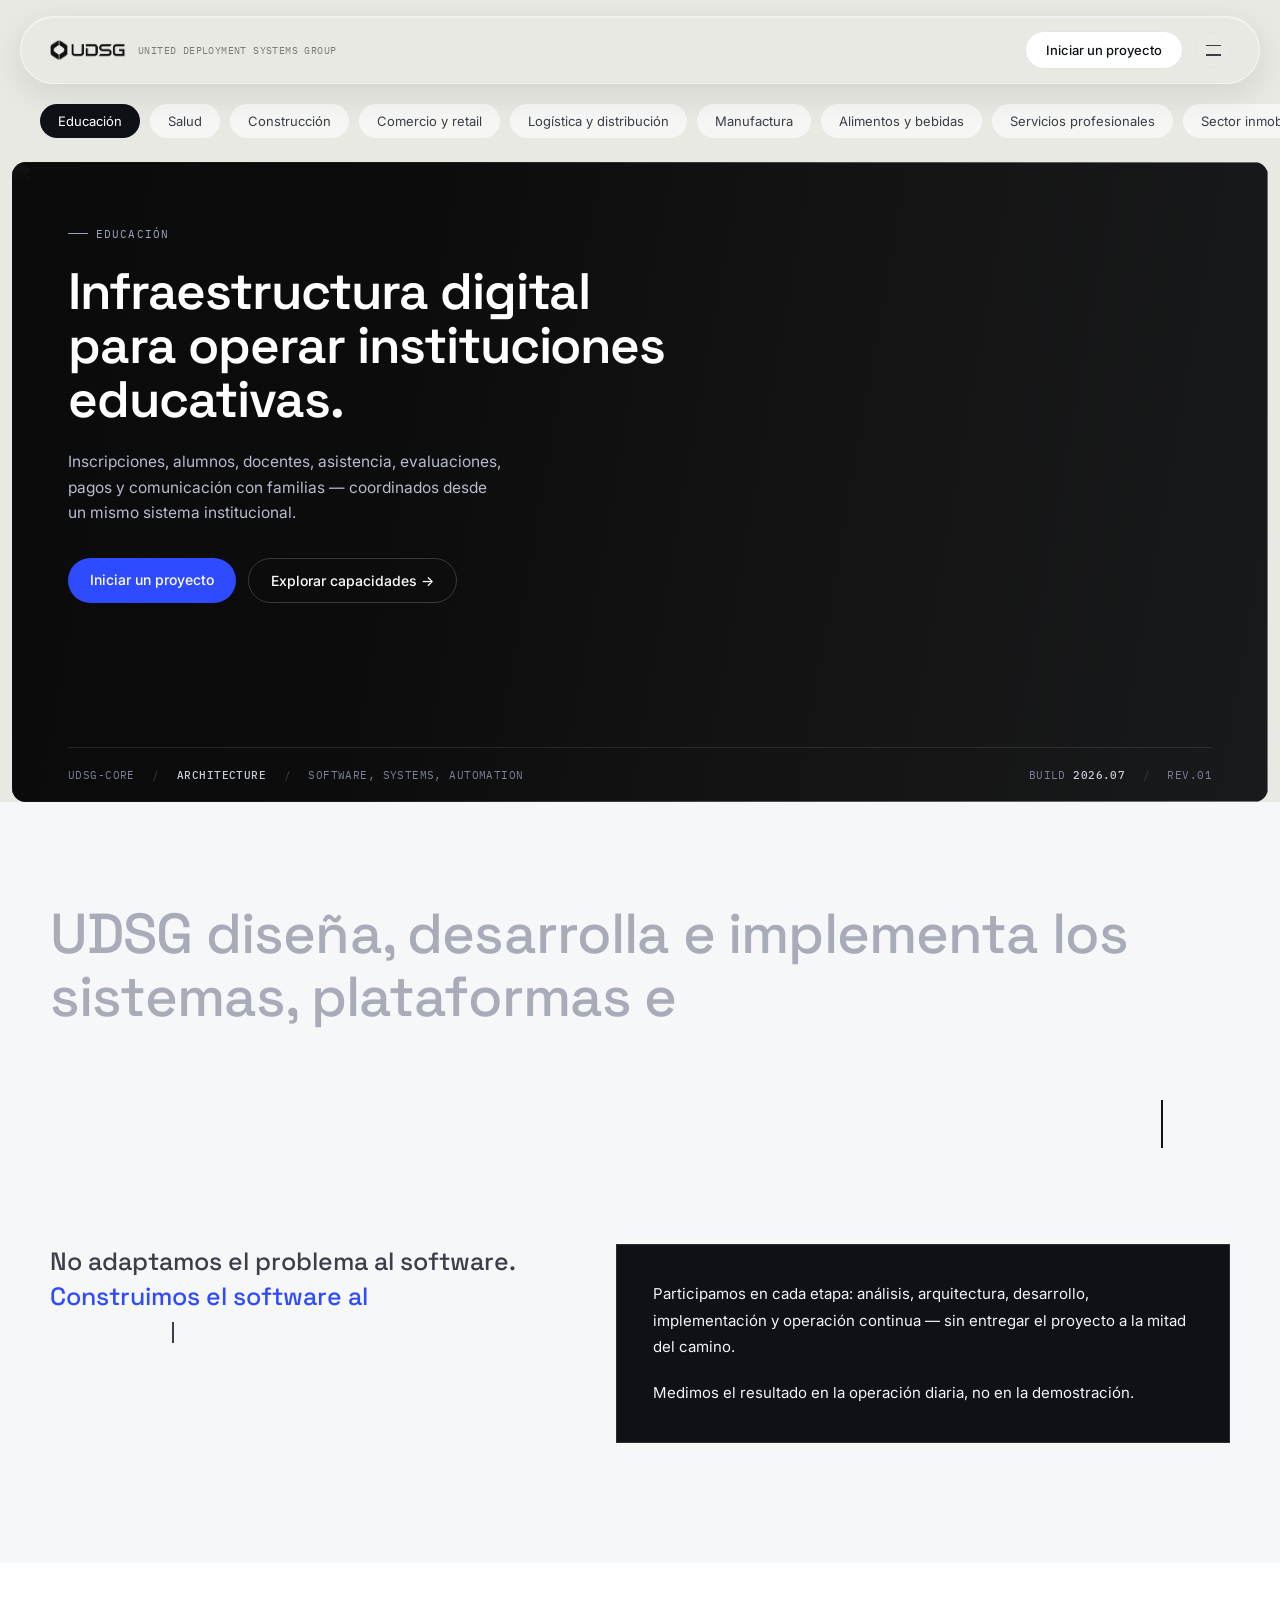
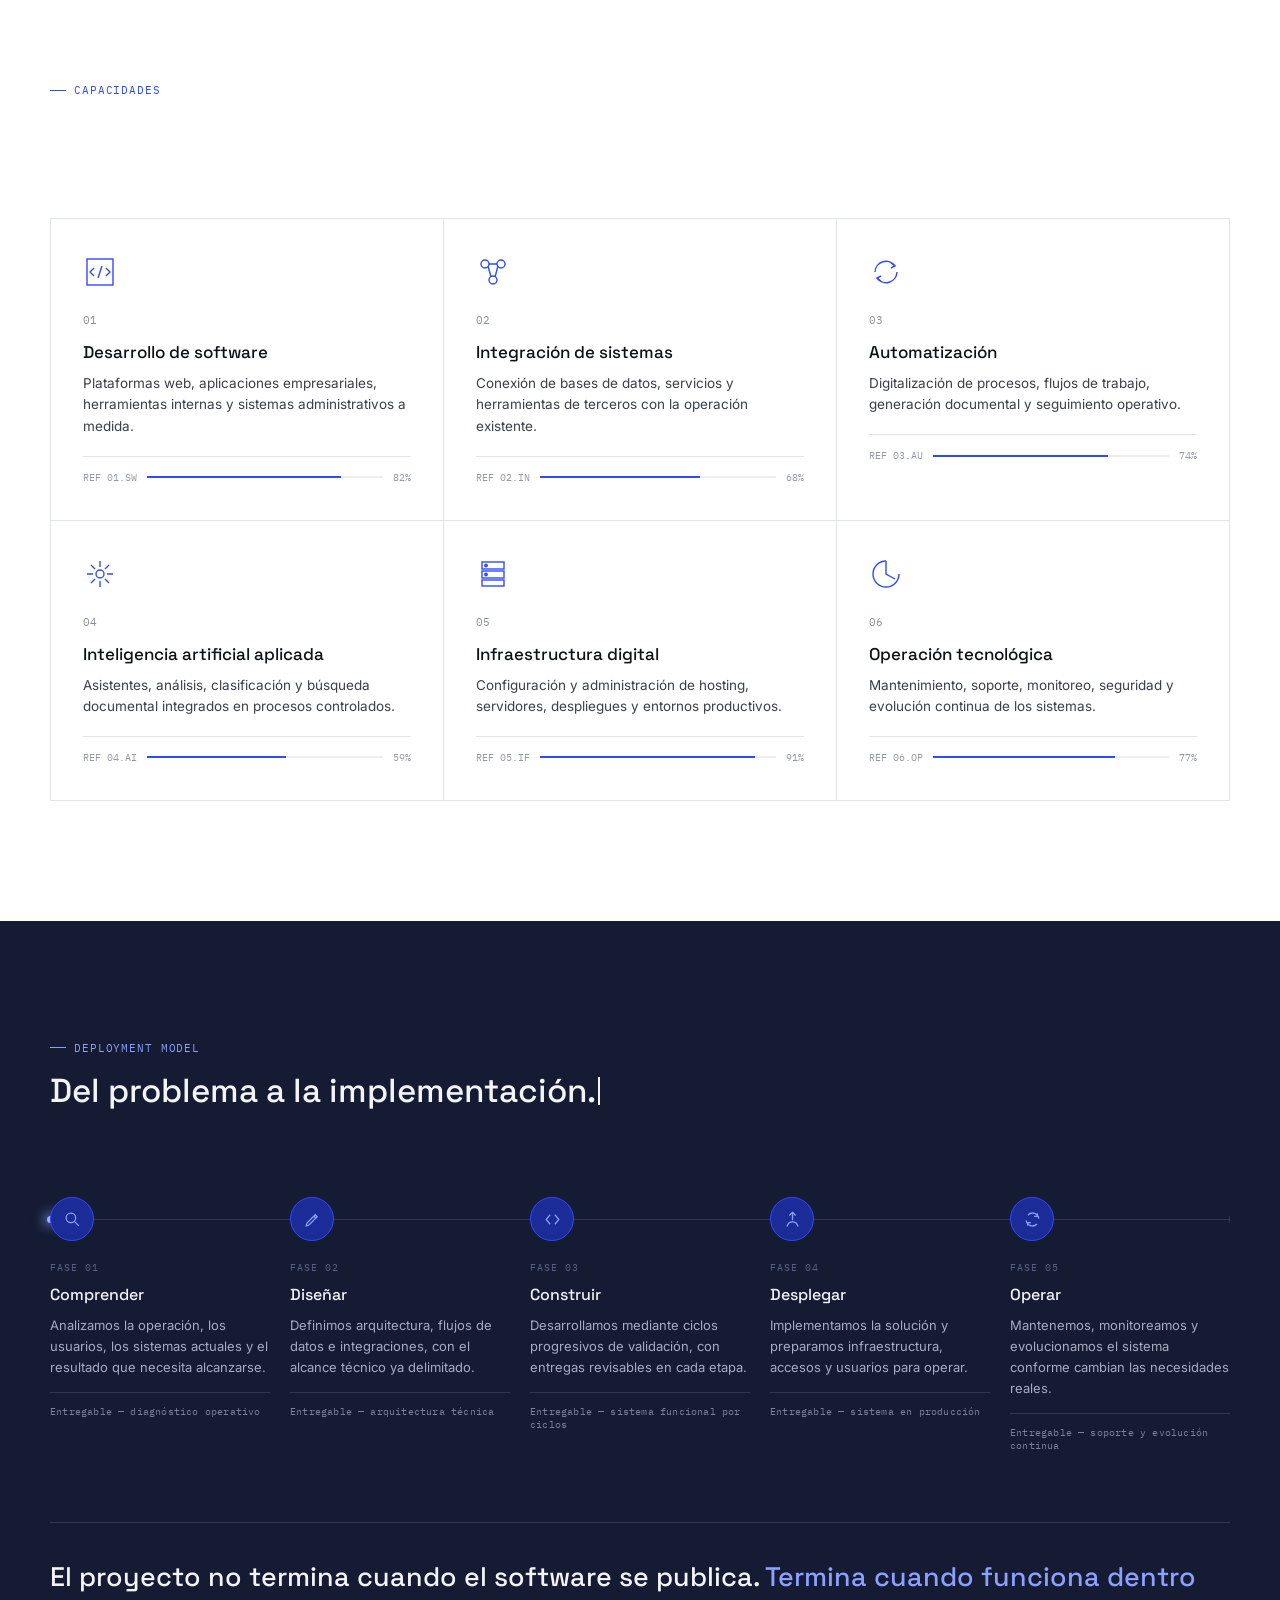
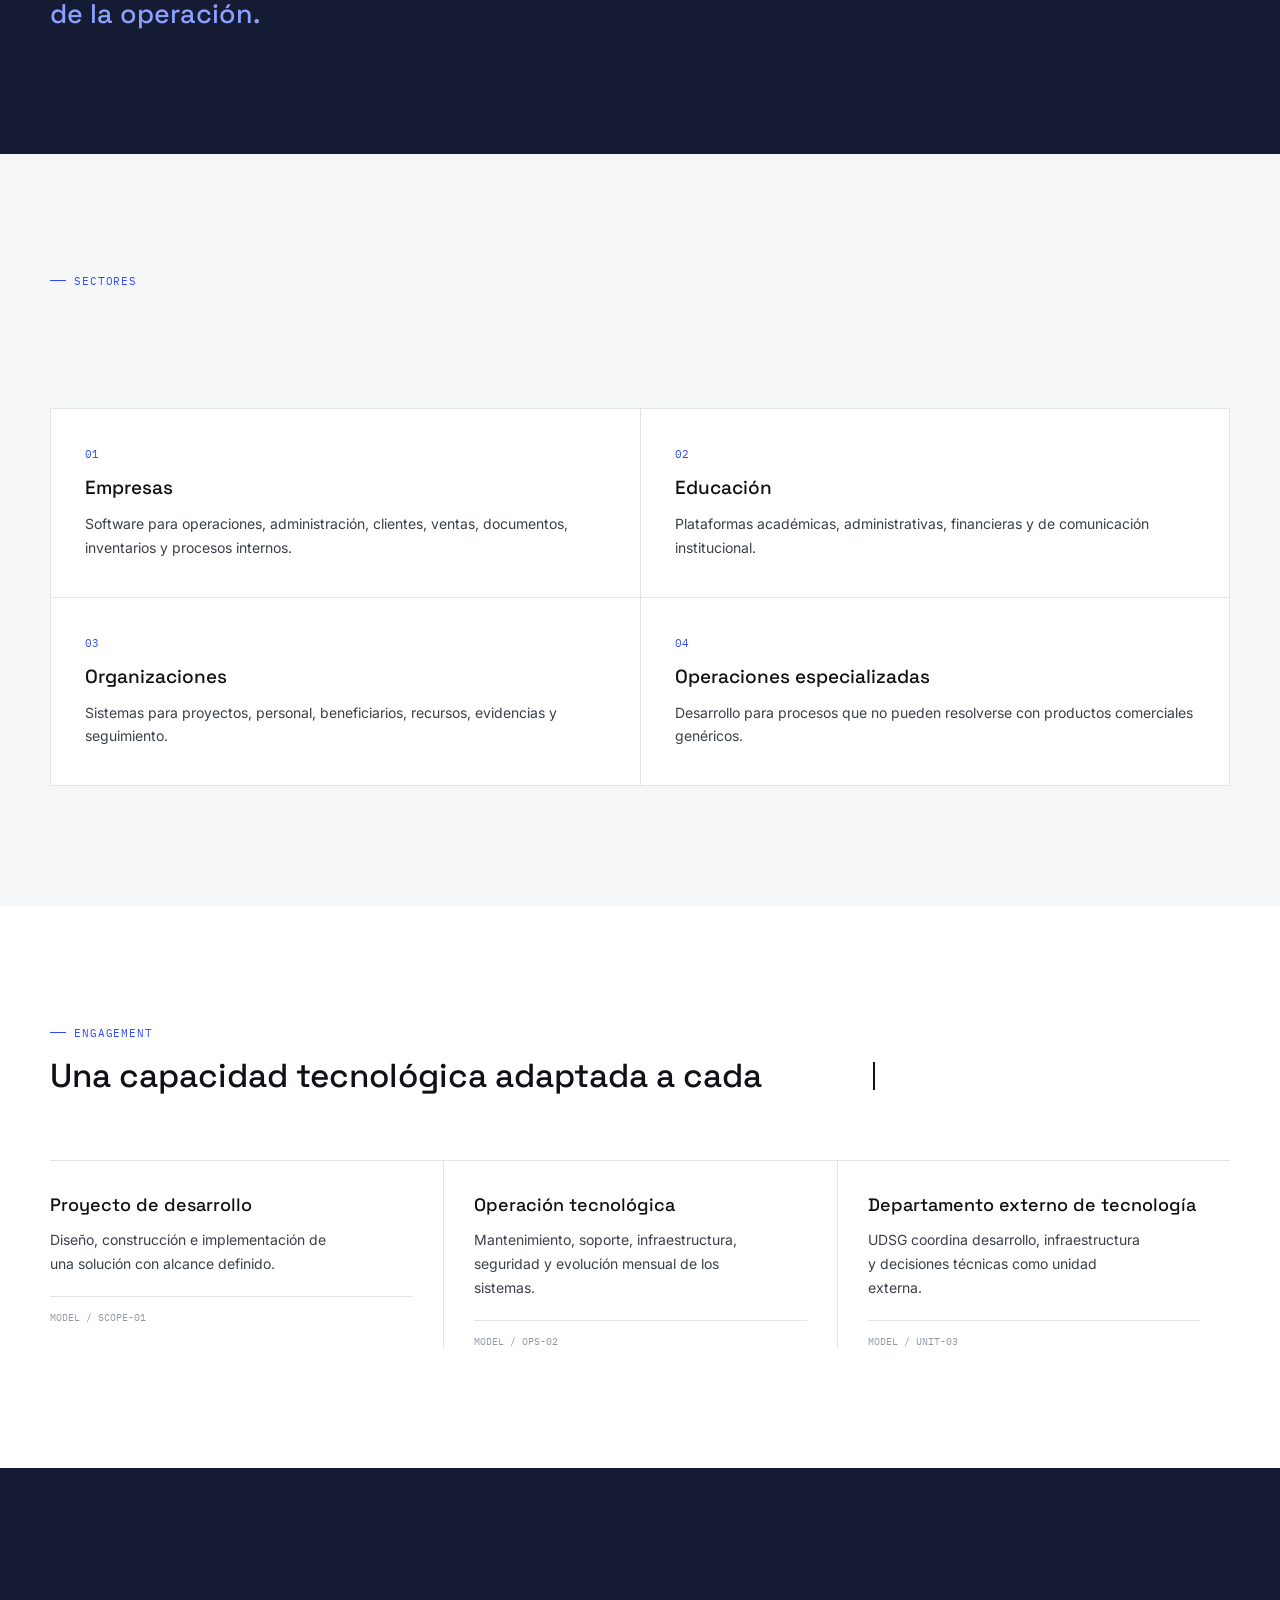
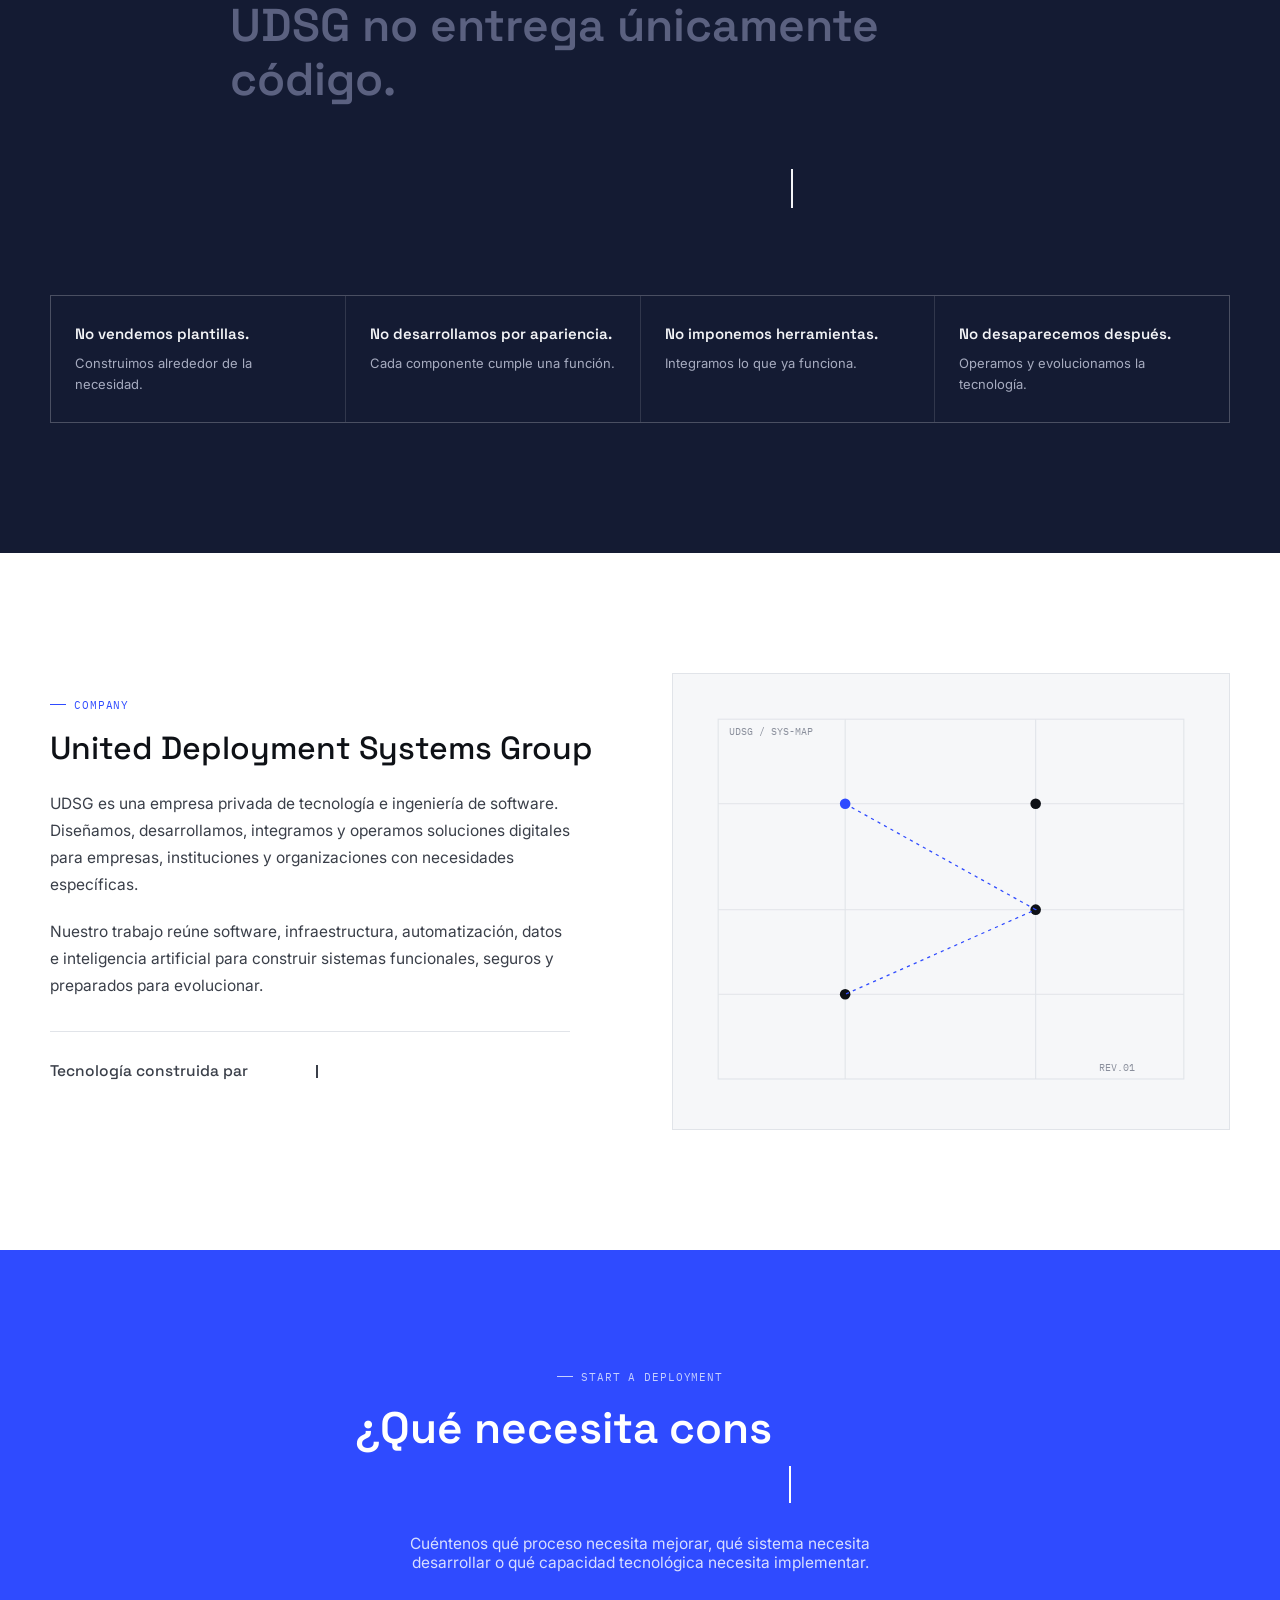
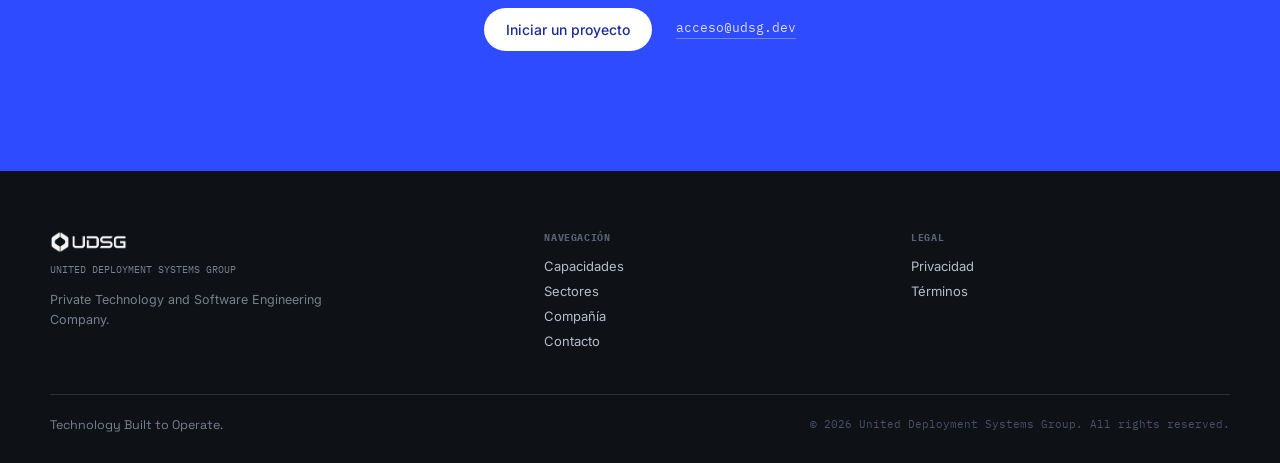
==== commit 8cae0a01: "Insertar el nuevo logo (fondo transparente) y favicon Se procesa el logo subido quitando el fondo bl" ====
--- a/index.html
+++ b/index.html
@@ -52,7 +52,8 @@
     transition:padding 0.3s ease, top 0.3s ease, box-shadow 0.3s ease;
   }
   nav.scrolled{padding:10px 24px; top:10px; box-shadow:0 14px 40px rgba(20,17,10,0.14), inset 0 1px 0 rgba(255,255,255,0.4);}
-  .nav-left{display:flex; align-items:baseline; gap:12px;}
+  .nav-left{display:flex; align-items:center; gap:12px;}
+  .logo-mark{height:22px; width:auto; display:block;}
   .nav-left .wordmark{font-family:'Space Grotesk'; font-weight:600; font-size:17px;}
   .nav-left .subname{font-family:'IBM Plex Mono'; font-size:10px; color:#7C7C74; letter-spacing:0.04em; transition:opacity 0.3s ease;}
   nav.scrolled .subname{opacity:0; width:0;}
@@ -452,7 +453,7 @@
 
 <nav>
   <div class="nav-left">
-    <span class="wordmark">UDSG®</span>
+    <img class="logo-mark" src="/assets/img/logo-udsg.png" alt="UDSG">
     <span class="subname">UNITED DEPLOYMENT SYSTEMS GROUP</span>
   </div>
   <div class="nav-right">
@@ -466,7 +467,7 @@
 <div class="menu-overlay" id="menuOverlay" aria-hidden="true">
   <div class="menu-top">
     <div class="nav-left">
-      <span class="wordmark">UDSG®</span>
+      <img class="logo-mark" src="/assets/img/logo-udsg.png" alt="UDSG">
       <span class="subname">UNITED DEPLOYMENT SYSTEMS GROUP</span>
     </div>
     <button type="button" class="nav-icon" id="menuClose" aria-label="Cerrar menú">
@@ -739,7 +740,7 @@
 <footer>
   <div class="footer-top">
     <div class="footer-brand">
-      <div class="wordmark">UDSG®</div>
+      <img class="logo-mark" src="/assets/img/logo-udsg-white.png" alt="UDSG" style="margin-bottom:10px;">
       <div class="subname">UNITED DEPLOYMENT SYSTEMS GROUP</div>
       <p>Private Technology and Software Engineering Company.</p>
     </div>
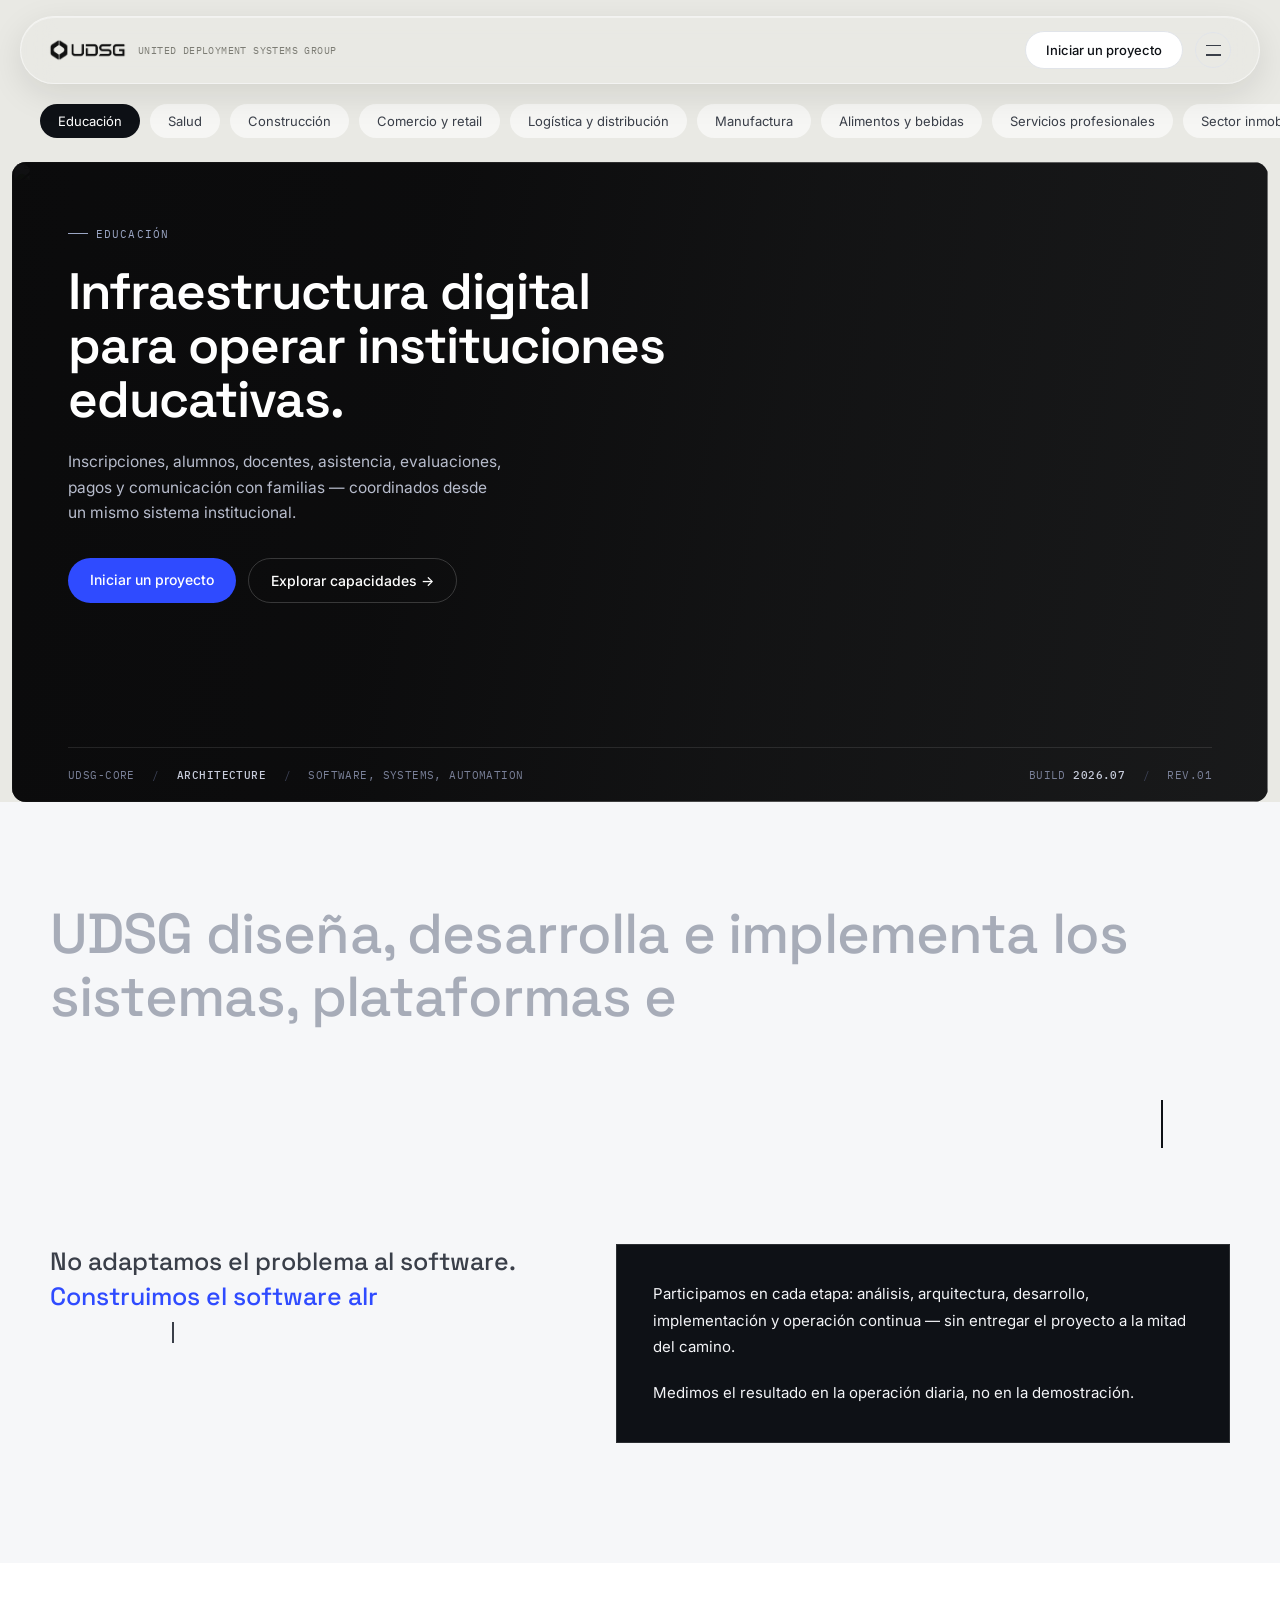
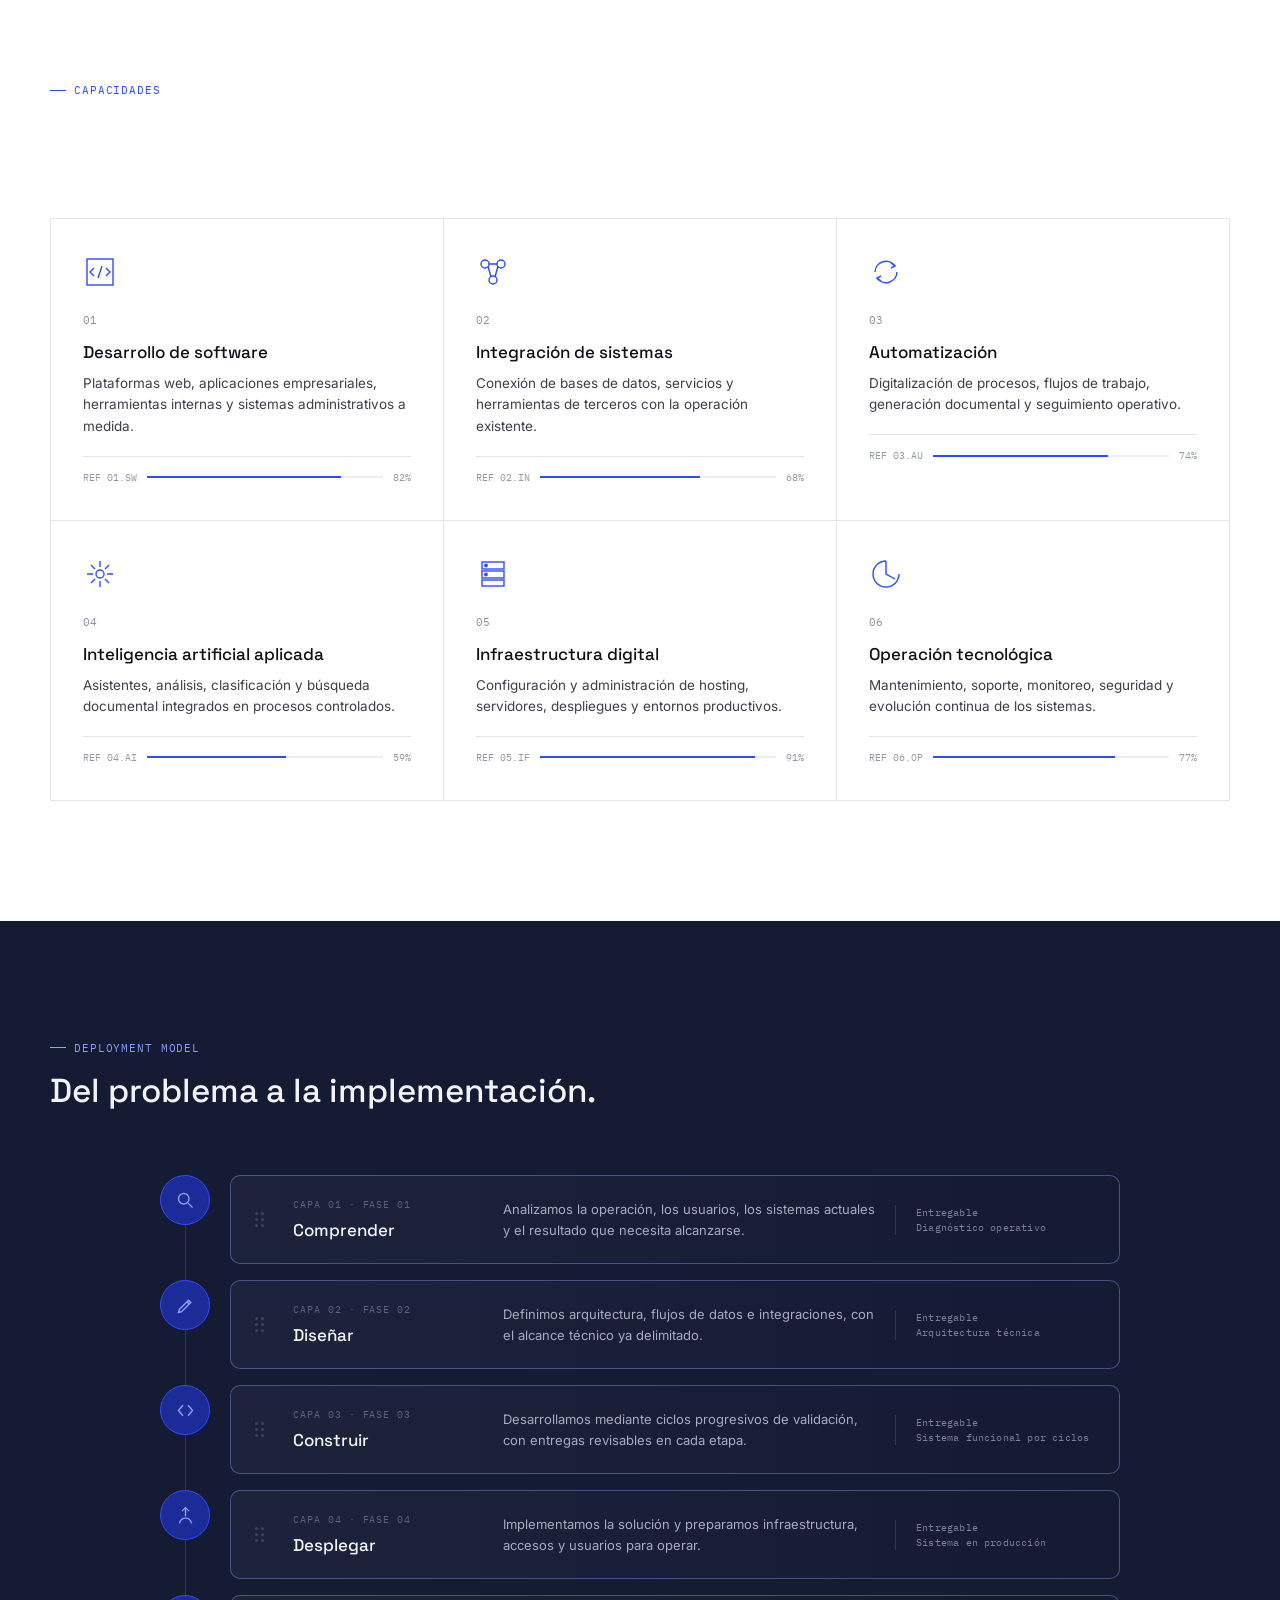
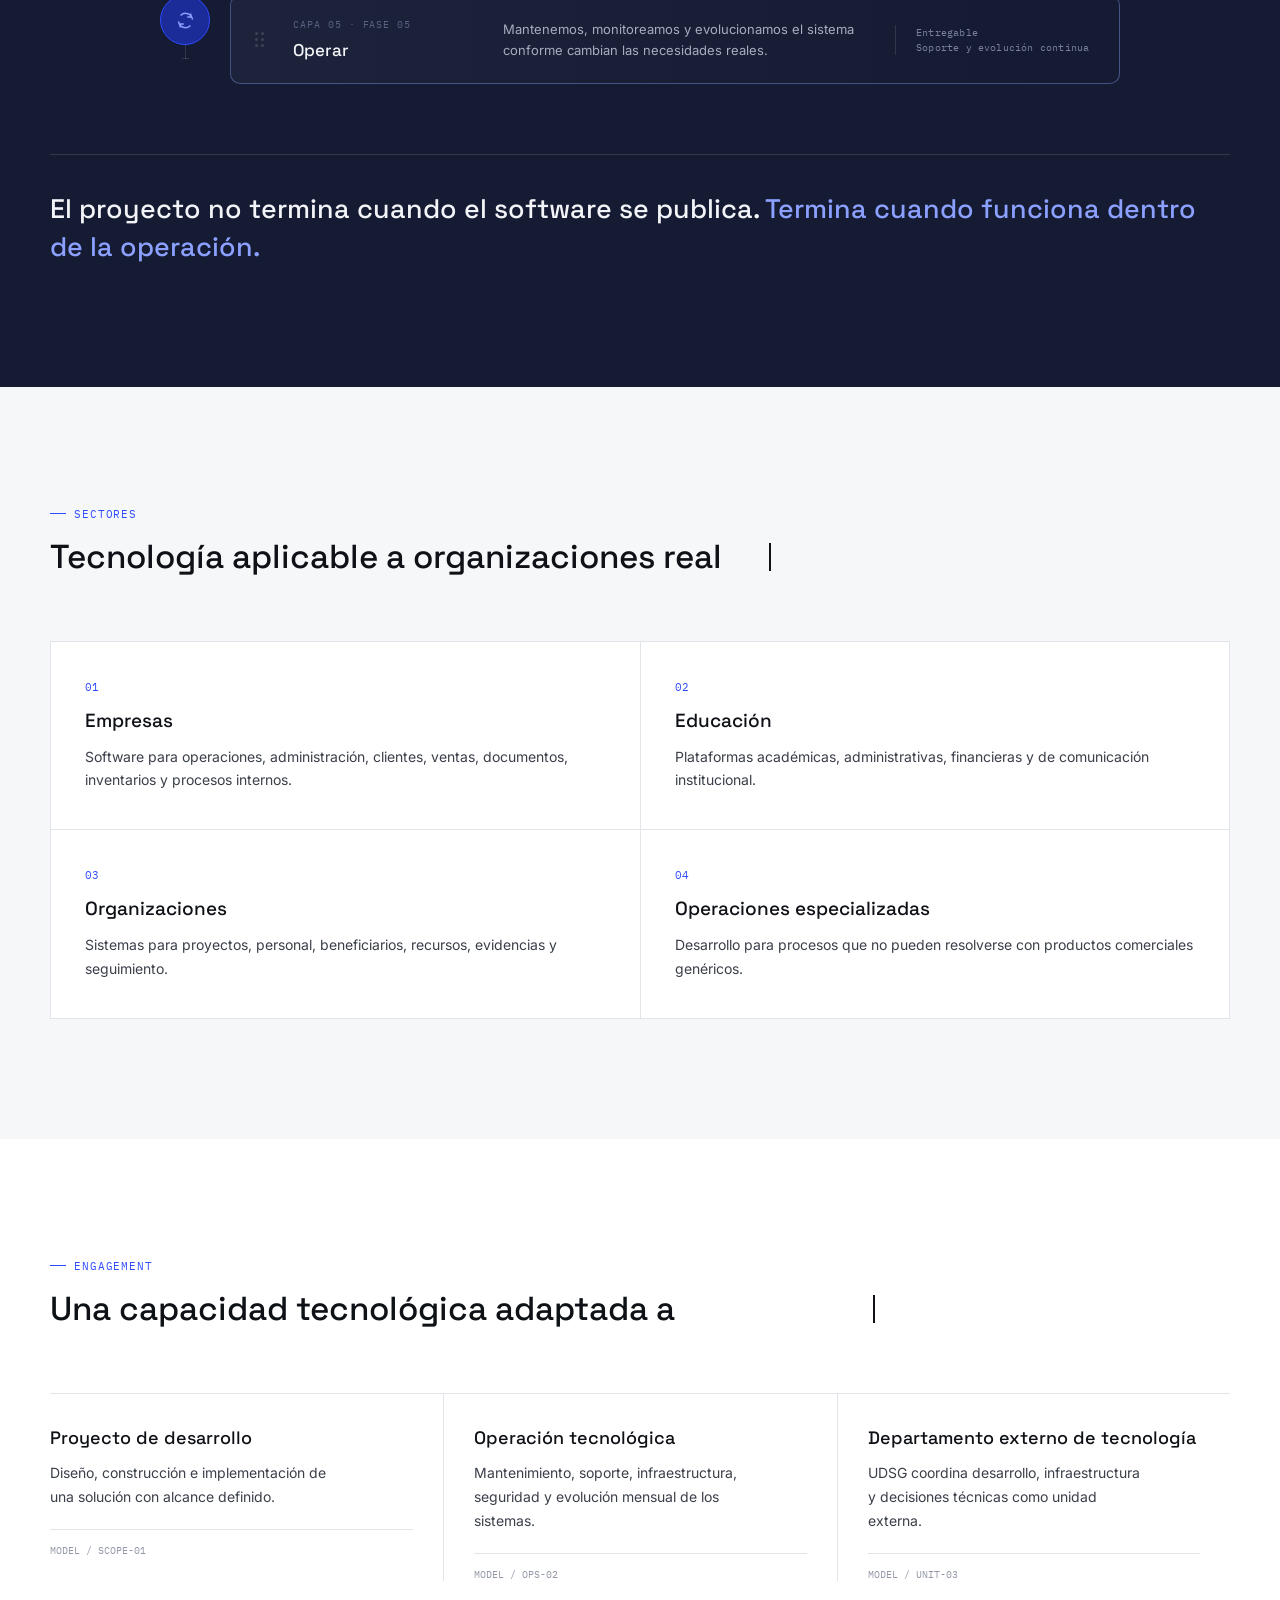
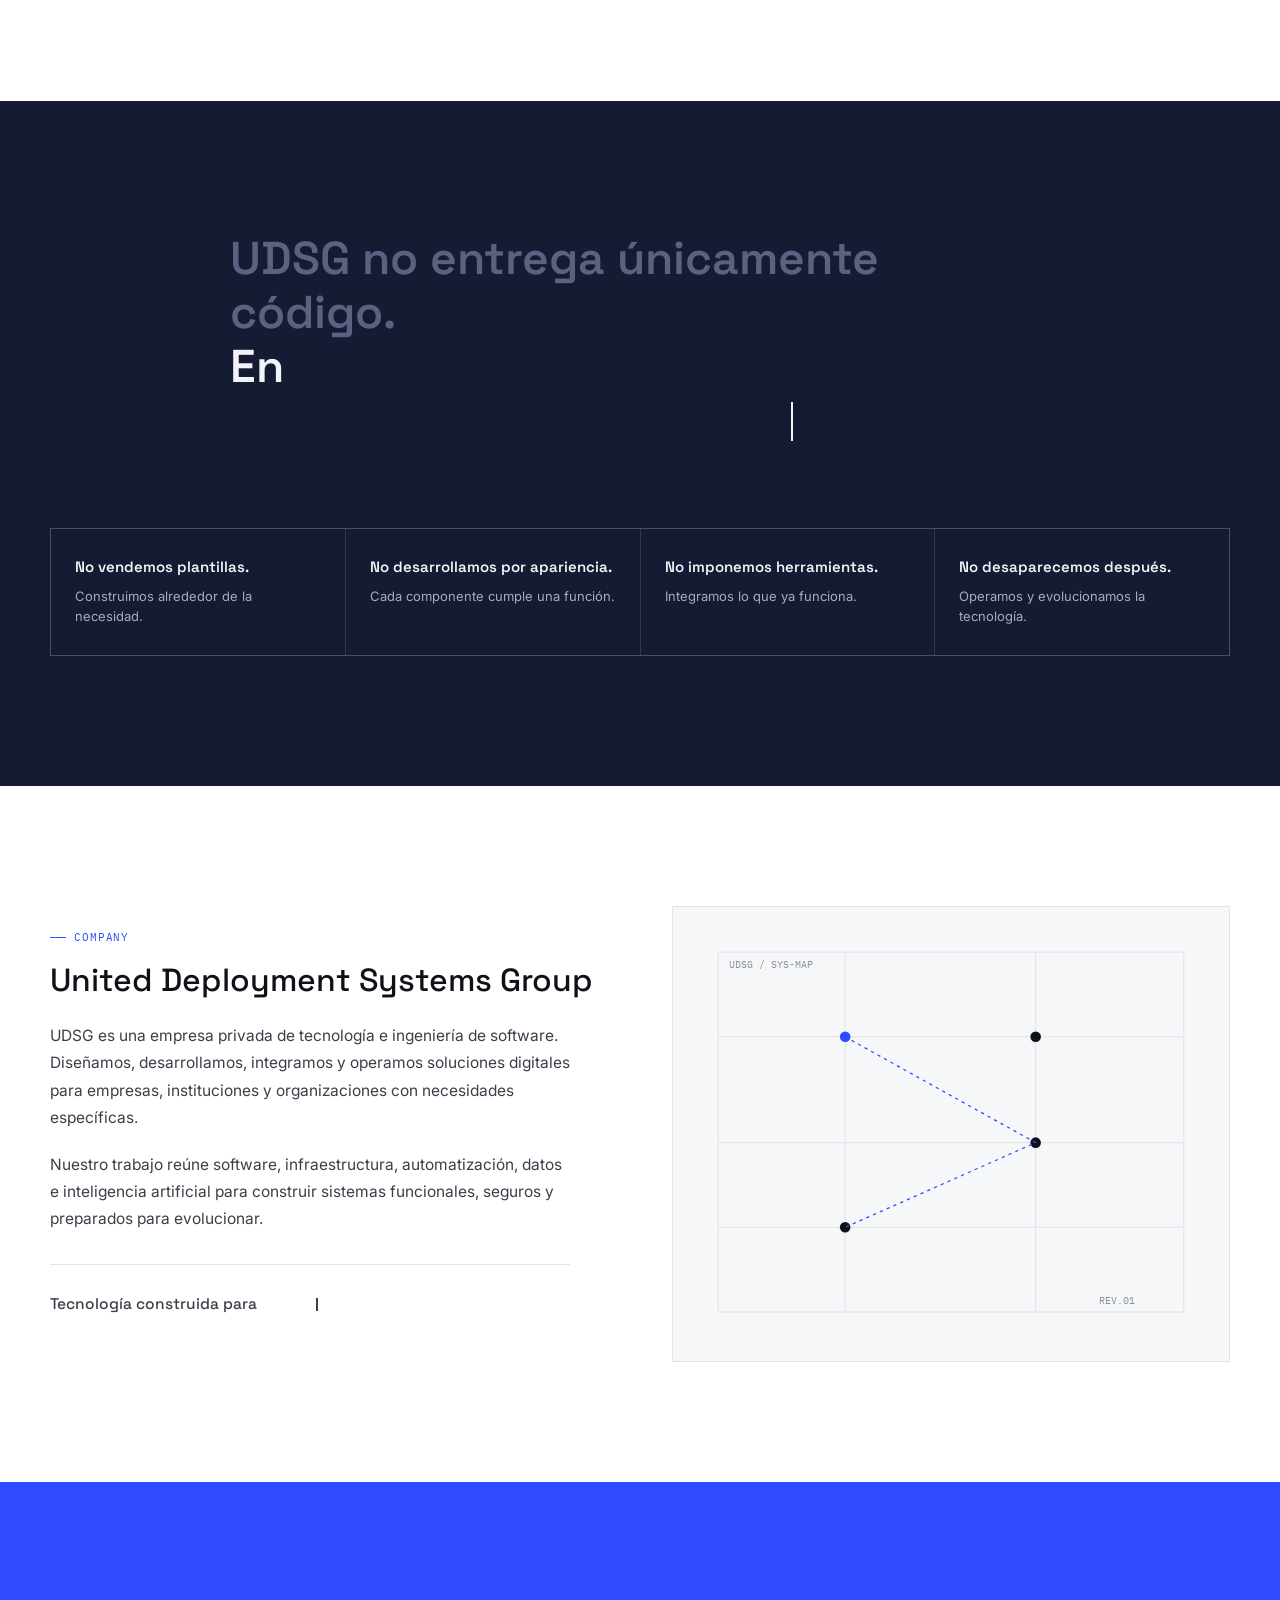
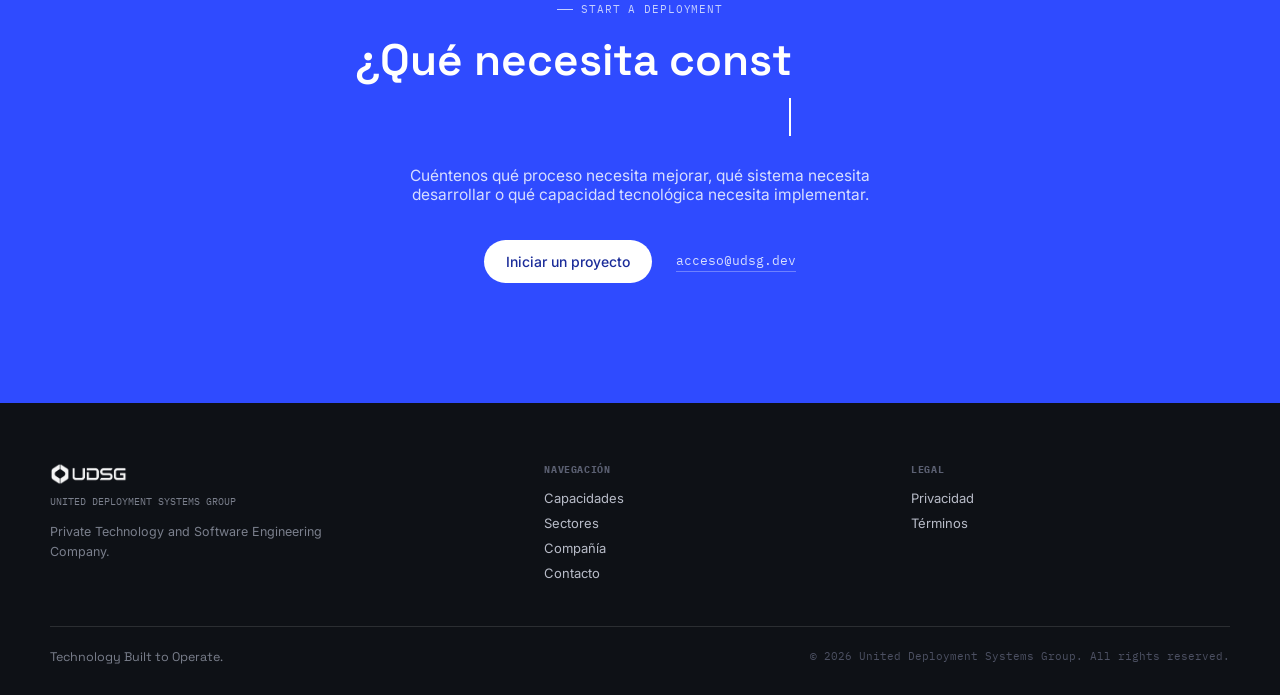
==== commit f72571cc: "Deployment Model: tráfico de datos constante en vez de un pulso ocasional Se reemplaza el único puls" ====
--- a/index.html
+++ b/index.html
@@ -292,52 +292,80 @@
 
   /* ---------------- PROCESS (stepper, not photo) ---------------- */
   .process{background:var(--navy); color:var(--paper-text); padding:120px 48px;}
-  .proc-line-wrap{max-width:1180px; margin:0 auto; position:relative; padding-top:22px;}
-
-  /* pista del flujo: línea + pulso viajando de nodo en nodo, en bucle continuo */
-  .proc-flow-track{position:absolute; top:44px; left:0; right:0; height:1px; background:var(--line-on-dark); z-index:0; overflow:visible;}
+  .proc-line-wrap{max-width:960px; margin:0 auto; position:relative; padding-left:70px;}
+
+  /* pista vertical: tráfico de datos constante — varios paquetes viajando a la vez, sin pausa */
+  .proc-flow-track{position:absolute; top:25px; bottom:25px; left:25px; width:1px; background:var(--line-on-dark); z-index:0;}
   .proc-flow-track::before, .proc-flow-track::after{
-    content:''; position:absolute; top:-3px; width:1px; height:7px; background:var(--line-on-dark);
-  }
-  .proc-flow-track::before{left:0;} .proc-flow-track::after{right:0;}
+    content:''; position:absolute; left:-3px; height:1px; width:7px; background:var(--line-on-dark);
+  }
+  .proc-flow-track::before{top:0;} .proc-flow-track::after{bottom:0;}
   .proc-flow-pulse{
-    position:absolute; top:50%; left:0; width:7px; height:7px; margin-top:-3.5px; margin-left:-3.5px;
-    border-radius:50%; background:#9DB2FF; box-shadow:0 0 12px 3px rgba(140,160,255,0.75);
-    animation:proc-flow-move 6s linear infinite;
-  }
-  @keyframes proc-flow-move{
-    0%{left:0%; opacity:0;}
-    4%{opacity:1;}
-    96%{opacity:1;}
-    100%{left:100%; opacity:0;}
-  }
-
-  .proc-steps{display:grid; grid-template-columns:repeat(5,1fr); gap:20px; position:relative; z-index:1;}
-  .proc-step{position:relative;}
+    position:absolute; left:50%; top:0; width:6px; height:6px; margin-left:-3px; margin-top:-3px;
+    border-radius:50%; background:#9DB2FF; box-shadow:0 0 10px 2px rgba(140,160,255,0.7);
+    animation:proc-flow-move-v 3.6s linear infinite;
+    animation-delay:calc(var(--pi) * -0.6s);
+  }
+  @keyframes proc-flow-move-v{
+    0%{top:0%; opacity:0;}
+    6%{opacity:1;}
+    92%{opacity:1;}
+    100%{top:100%; opacity:0;}
+  }
+
+  .proc-steps{display:flex; flex-direction:column; gap:16px; position:relative; z-index:1;}
+  /* cada capa entra como si se arrastrara y se soltara en su lugar: offset + rotación leve, con "snap" al encajar */
+  .proc-step{
+    position:relative; display:flex;
+    opacity:0; transform:translate(36px,-22px) rotate(-3deg) scale(0.95);
+    transition:opacity 0.55s cubic-bezier(0.34,1.56,0.64,1), transform 0.55s cubic-bezier(0.34,1.56,0.64,1);
+  }
+  .proc-step.in-view{opacity:1; transform:translate(0,0) rotate(0) scale(1);}
+  .proc-step:nth-child(1){transition-delay:0s;}
+  .proc-step:nth-child(2){transition-delay:0.12s;}
+  .proc-step:nth-child(3){transition-delay:0.24s;}
+  .proc-step:nth-child(4){transition-delay:0.36s;}
+  .proc-step:nth-child(5){transition-delay:0.48s;}
+  @media (prefers-reduced-motion: reduce){
+    .proc-step{opacity:1; transform:none; transition:none;}
+  }
   .proc-dot{
-    width:44px; height:44px; border-radius:50%; border:1px solid var(--line-on-dark);
+    position:absolute; left:-70px; top:0;
+    width:50px; height:50px; border-radius:50%; border:1px solid var(--line-on-dark);
     background:var(--navy); display:flex; align-items:center; justify-content:center;
-    color:#8CA0FF; margin-bottom:20px; position:relative;
+    color:#8CA0FF; z-index:2;
     transition:border-color 0.3s ease, background 0.3s ease;
-    animation:proc-node-flash 6s ease-in-out infinite;
-  }
-  .proc-icon{width:19px; height:19px;}
-  .proc-step:nth-child(1) .proc-dot{animation-delay:0.42s;}
-  .proc-step:nth-child(2) .proc-dot{animation-delay:1.62s;}
-  .proc-step:nth-child(3) .proc-dot{animation-delay:2.82s;}
-  .proc-step:nth-child(4) .proc-dot{animation-delay:4.02s;}
-  .proc-step:nth-child(5) .proc-dot{animation-delay:5.22s;}
+    animation:proc-node-flash 0.6s ease-out infinite;
+  }
+  .proc-icon{width:21px; height:21px;}
+  .proc-step:nth-child(1) .proc-dot{animation-delay:0.36s;}
+  .proc-step:nth-child(2) .proc-dot{animation-delay:0.48s;}
+  .proc-step:nth-child(3) .proc-dot{animation-delay:0s;}
+  .proc-step:nth-child(4) .proc-dot{animation-delay:0.12s;}
+  .proc-step:nth-child(5) .proc-dot{animation-delay:0.24s;}
   @keyframes proc-node-flash{
     0%{box-shadow:0 0 0 0 rgba(140,160,255,0);}
-    3%{box-shadow:0 0 0 9px rgba(140,160,255,0.32);}
-    16%{box-shadow:0 0 0 0 rgba(140,160,255,0);}
+    15%{box-shadow:0 0 0 8px rgba(140,160,255,0.3);}
+    60%{box-shadow:0 0 0 0 rgba(140,160,255,0);}
     100%{box-shadow:0 0 0 0 rgba(140,160,255,0);}
   }
   .proc-step.in-view .proc-dot{border-color:var(--accent); background:var(--accent-deep);}
-  .proc-tag{font-family:'IBM Plex Mono'; font-size:9.5px; letter-spacing:0.1em; color:#5B6180; text-transform:uppercase; display:block; margin-bottom:10px;}
-  .proc-step h3{font-family:'Space Grotesk'; font-weight:500; font-size:16px; margin-bottom:10px;}
-  .proc-step p{font-size:13px; line-height:1.6; color:var(--muted-on-dark); margin-bottom:14px;}
-  .proc-out{font-family:'IBM Plex Mono'; font-size:9.5px; letter-spacing:0.02em; color:#7A8199; display:block; padding-top:12px; border-top:1px solid var(--line-on-dark);}
+
+  /* banda de capa: ancho completo, apiladas verticalmente como un stack técnico */
+  .proc-layer{
+    flex:1; display:grid; grid-template-columns:18px 190px 1fr 200px; gap:20px; align-items:center;
+    border:1px solid var(--line-on-dark); border-radius:10px; padding:22px 24px;
+    background:linear-gradient(90deg, rgba(255,255,255,0.035), rgba(255,255,255,0));
+    transition:border-color 0.4s ease, background 0.4s ease;
+  }
+  .proc-step.in-view .proc-layer{border-color:rgba(140,160,255,0.4);}
+  /* asa de arrastre: refuerza la lectura de "bloque" tipo herramienta drag-and-drop */
+  .proc-grip{display:grid; grid-template-columns:repeat(2,3px); grid-auto-rows:3px; gap:3px; justify-self:start;}
+  .proc-grip span{width:3px; height:3px; border-radius:50%; background:#3E4358;}
+  .proc-tag{font-family:'IBM Plex Mono'; font-size:9.5px; letter-spacing:0.1em; color:#5B6180; text-transform:uppercase; display:block; margin-bottom:8px;}
+  .proc-layer h3{font-family:'Space Grotesk'; font-weight:500; font-size:17px;}
+  .proc-step p{font-size:13px; line-height:1.6; color:var(--muted-on-dark);}
+  .proc-out{font-family:'IBM Plex Mono'; font-size:9.5px; letter-spacing:0.02em; color:#7A8199; line-height:1.6; border-left:1px solid var(--line-on-dark); padding-left:20px;}
   @media (prefers-reduced-motion: reduce){
     .proc-flow-pulse{display:none;}
     .proc-dot{animation:none;}
@@ -437,9 +465,13 @@
     .declaration, .caps, .process, .sectors, .engage, .diff, .company, .cta-final{padding-left:20px; padding-right:20px;}
     .decl-grid{grid-template-columns:1fr; gap:32px;}
     .caps-list{grid-template-columns:1fr;}
-    .proc-steps{grid-template-columns:1fr; gap:32px;}
     .proc-flow-track{display:none;}
-    .proc-line-wrap{padding-top:0;}
+    .proc-line-wrap{padding-left:0;}
+    .proc-step{flex-direction:column; gap:16px;}
+    .proc-dot{position:static; margin-bottom:4px;}
+    .proc-layer{grid-template-columns:1fr; gap:12px;}
+    .proc-grip{display:none;}
+    .proc-out{border-left:none; border-top:1px solid var(--line-on-dark); padding-left:0; padding-top:12px;}
     .sectors-grid{grid-template-columns:1fr;}
     .engage-grid{grid-template-columns:1fr; gap:28px;}
     .engage-item{border-left:none !important; padding-left:0 !important;}
@@ -614,42 +646,59 @@
     <h2>Del problema a la implementación.</h2>
   </div>
   <div class="proc-line-wrap">
-    <div class="proc-flow-track" aria-hidden="true"><span class="proc-flow-pulse"></span></div>
+    <div class="proc-flow-track" aria-hidden="true">
+      <span class="proc-flow-pulse" style="--pi:0"></span>
+      <span class="proc-flow-pulse" style="--pi:1"></span>
+      <span class="proc-flow-pulse" style="--pi:2"></span>
+      <span class="proc-flow-pulse" style="--pi:3"></span>
+      <span class="proc-flow-pulse" style="--pi:4"></span>
+      <span class="proc-flow-pulse" style="--pi:5"></span>
+    </div>
     <div class="proc-steps" id="procSteps">
       <div class="proc-step">
         <div class="proc-dot"><svg class="proc-icon" viewBox="0 0 24 24" fill="none" stroke="currentColor" stroke-width="1.6"><circle cx="10" cy="10" r="6"/><path d="M15 15l5 5"/></svg></div>
-        <span class="proc-tag">Fase 01</span>
-        <h3>Comprender</h3>
-        <p>Analizamos la operación, los usuarios, los sistemas actuales y el resultado que necesita alcanzarse.</p>
-        <span class="proc-out">Entregable — diagnóstico operativo</span>
+        <div class="proc-layer">
+          <span class="proc-grip" aria-hidden="true"><span></span><span></span><span></span><span></span><span></span><span></span></span>
+          <div><span class="proc-tag">Capa 01 · Fase 01</span><h3>Comprender</h3></div>
+          <p>Analizamos la operación, los usuarios, los sistemas actuales y el resultado que necesita alcanzarse.</p>
+          <span class="proc-out">Entregable<br>Diagnóstico operativo</span>
+        </div>
       </div>
       <div class="proc-step">
         <div class="proc-dot"><svg class="proc-icon" viewBox="0 0 24 24" fill="none" stroke="currentColor" stroke-width="1.6"><path d="M4 20l3.5-1L18 8.5 15.5 6 5 16.5 4 20z"/><path d="M13.5 7.5l3 3"/></svg></div>
-        <span class="proc-tag">Fase 02</span>
-        <h3>Diseñar</h3>
-        <p>Definimos arquitectura, flujos de datos e integraciones, con el alcance técnico ya delimitado.</p>
-        <span class="proc-out">Entregable — arquitectura técnica</span>
+        <div class="proc-layer">
+          <span class="proc-grip" aria-hidden="true"><span></span><span></span><span></span><span></span><span></span><span></span></span>
+          <div><span class="proc-tag">Capa 02 · Fase 02</span><h3>Diseñar</h3></div>
+          <p>Definimos arquitectura, flujos de datos e integraciones, con el alcance técnico ya delimitado.</p>
+          <span class="proc-out">Entregable<br>Arquitectura técnica</span>
+        </div>
       </div>
       <div class="proc-step">
         <div class="proc-dot"><svg class="proc-icon" viewBox="0 0 24 24" fill="none" stroke="currentColor" stroke-width="1.6"><path d="M9 6L4 12l5 6"/><path d="M15 6l5 6-5 6"/></svg></div>
-        <span class="proc-tag">Fase 03</span>
-        <h3>Construir</h3>
-        <p>Desarrollamos mediante ciclos progresivos de validación, con entregas revisables en cada etapa.</p>
-        <span class="proc-out">Entregable — sistema funcional por ciclos</span>
+        <div class="proc-layer">
+          <span class="proc-grip" aria-hidden="true"><span></span><span></span><span></span><span></span><span></span><span></span></span>
+          <div><span class="proc-tag">Capa 03 · Fase 03</span><h3>Construir</h3></div>
+          <p>Desarrollamos mediante ciclos progresivos de validación, con entregas revisables en cada etapa.</p>
+          <span class="proc-out">Entregable<br>Sistema funcional por ciclos</span>
+        </div>
       </div>
       <div class="proc-step">
         <div class="proc-dot"><svg class="proc-icon" viewBox="0 0 24 24" fill="none" stroke="currentColor" stroke-width="1.6"><path d="M12 3v10"/><path d="M8 7l4-4 4 4"/><path d="M5 21c1-4 3-6 7-6s6 2 7 6"/></svg></div>
-        <span class="proc-tag">Fase 04</span>
-        <h3>Desplegar</h3>
-        <p>Implementamos la solución y preparamos infraestructura, accesos y usuarios para operar.</p>
-        <span class="proc-out">Entregable — sistema en producción</span>
+        <div class="proc-layer">
+          <span class="proc-grip" aria-hidden="true"><span></span><span></span><span></span><span></span><span></span><span></span></span>
+          <div><span class="proc-tag">Capa 04 · Fase 04</span><h3>Desplegar</h3></div>
+          <p>Implementamos la solución y preparamos infraestructura, accesos y usuarios para operar.</p>
+          <span class="proc-out">Entregable<br>Sistema en producción</span>
+        </div>
       </div>
       <div class="proc-step">
         <div class="proc-dot"><svg class="proc-icon" viewBox="0 0 24 24" fill="none" stroke="currentColor" stroke-width="1.6"><path d="M20 11A8 8 0 0 0 6.3 6.3M4 13a8 8 0 0 0 13.7 4.7"/><path d="M18 4v4h-4M6 20v-4h4"/></svg></div>
-        <span class="proc-tag">Fase 05</span>
-        <h3>Operar</h3>
-        <p>Mantenemos, monitoreamos y evolucionamos el sistema conforme cambian las necesidades reales.</p>
-        <span class="proc-out">Entregable — soporte y evolución continua</span>
+        <div class="proc-layer">
+          <span class="proc-grip" aria-hidden="true"><span></span><span></span><span></span><span></span><span></span><span></span></span>
+          <div><span class="proc-tag">Capa 05 · Fase 05</span><h3>Operar</h3></div>
+          <p>Mantenemos, monitoreamos y evolucionamos el sistema conforme cambian las necesidades reales.</p>
+          <span class="proc-out">Entregable<br>Soporte y evolución continua</span>
+        </div>
       </div>
     </div>
   </div>
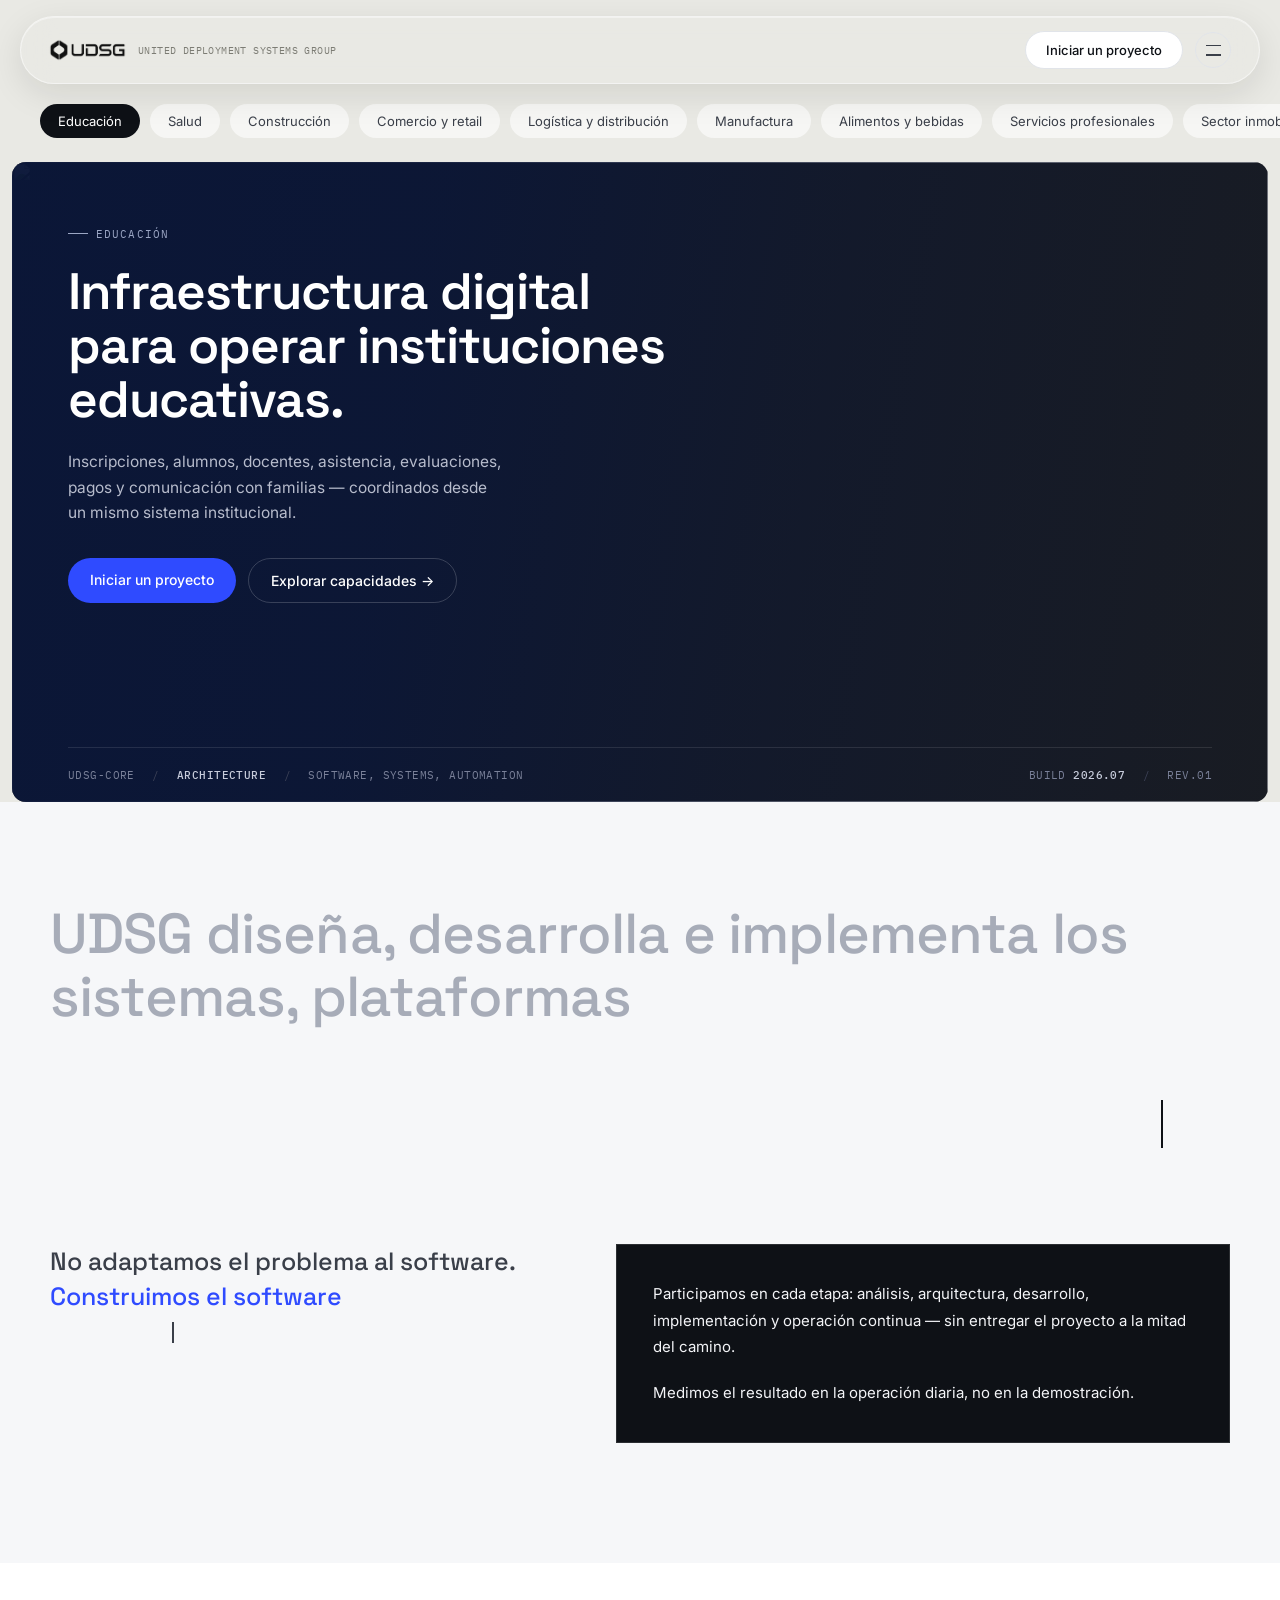
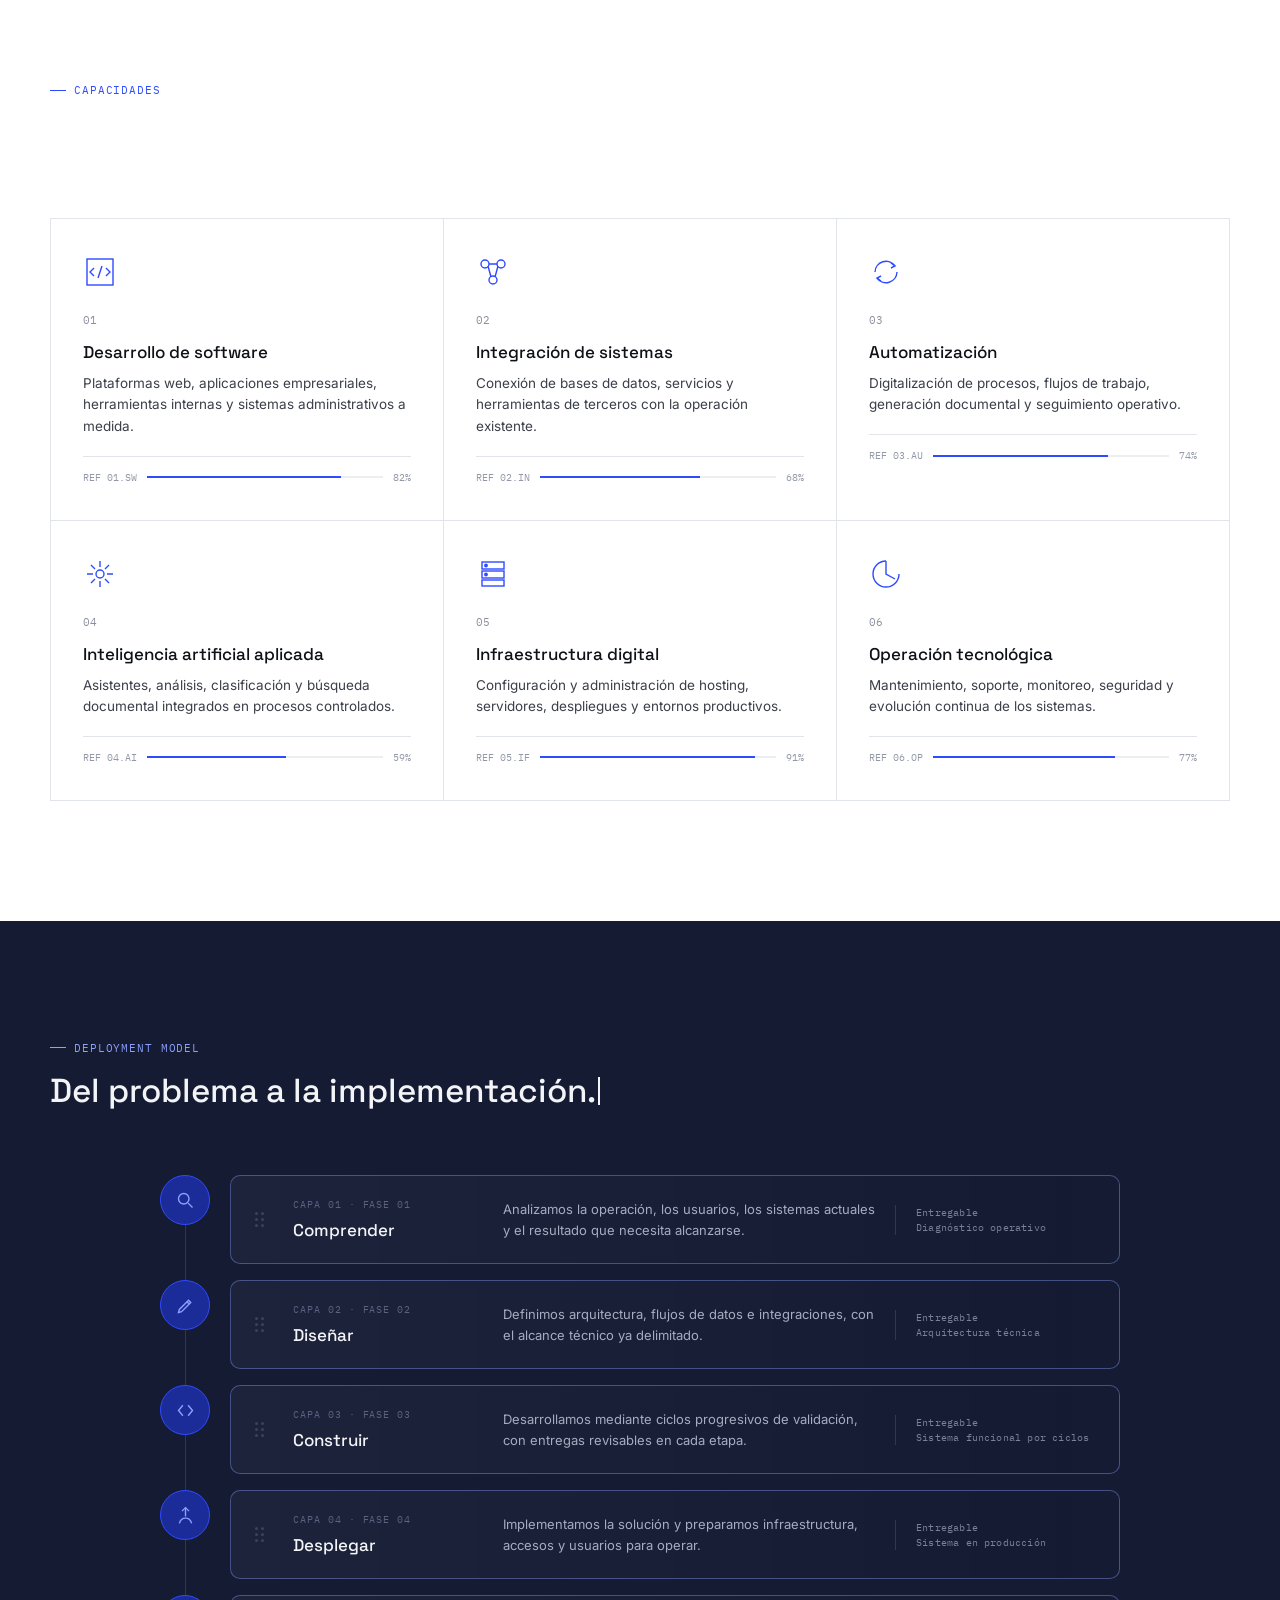
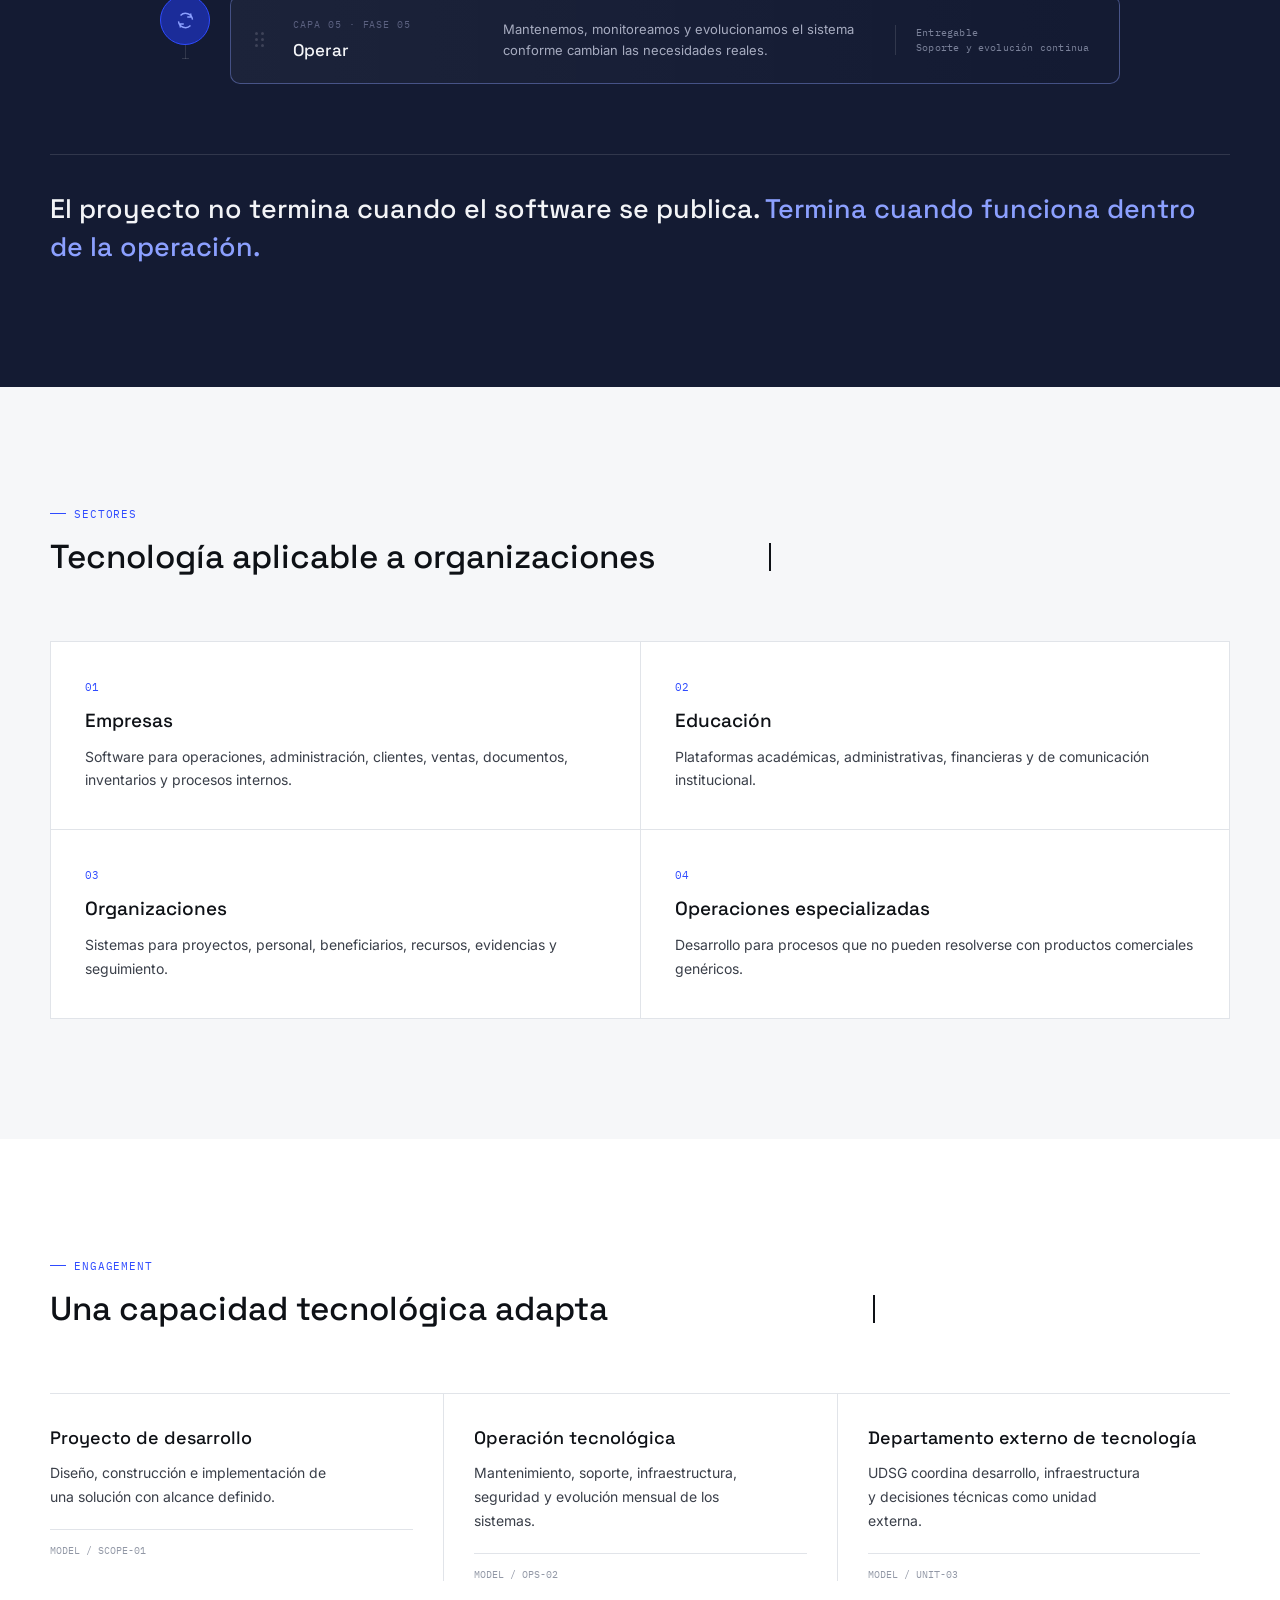
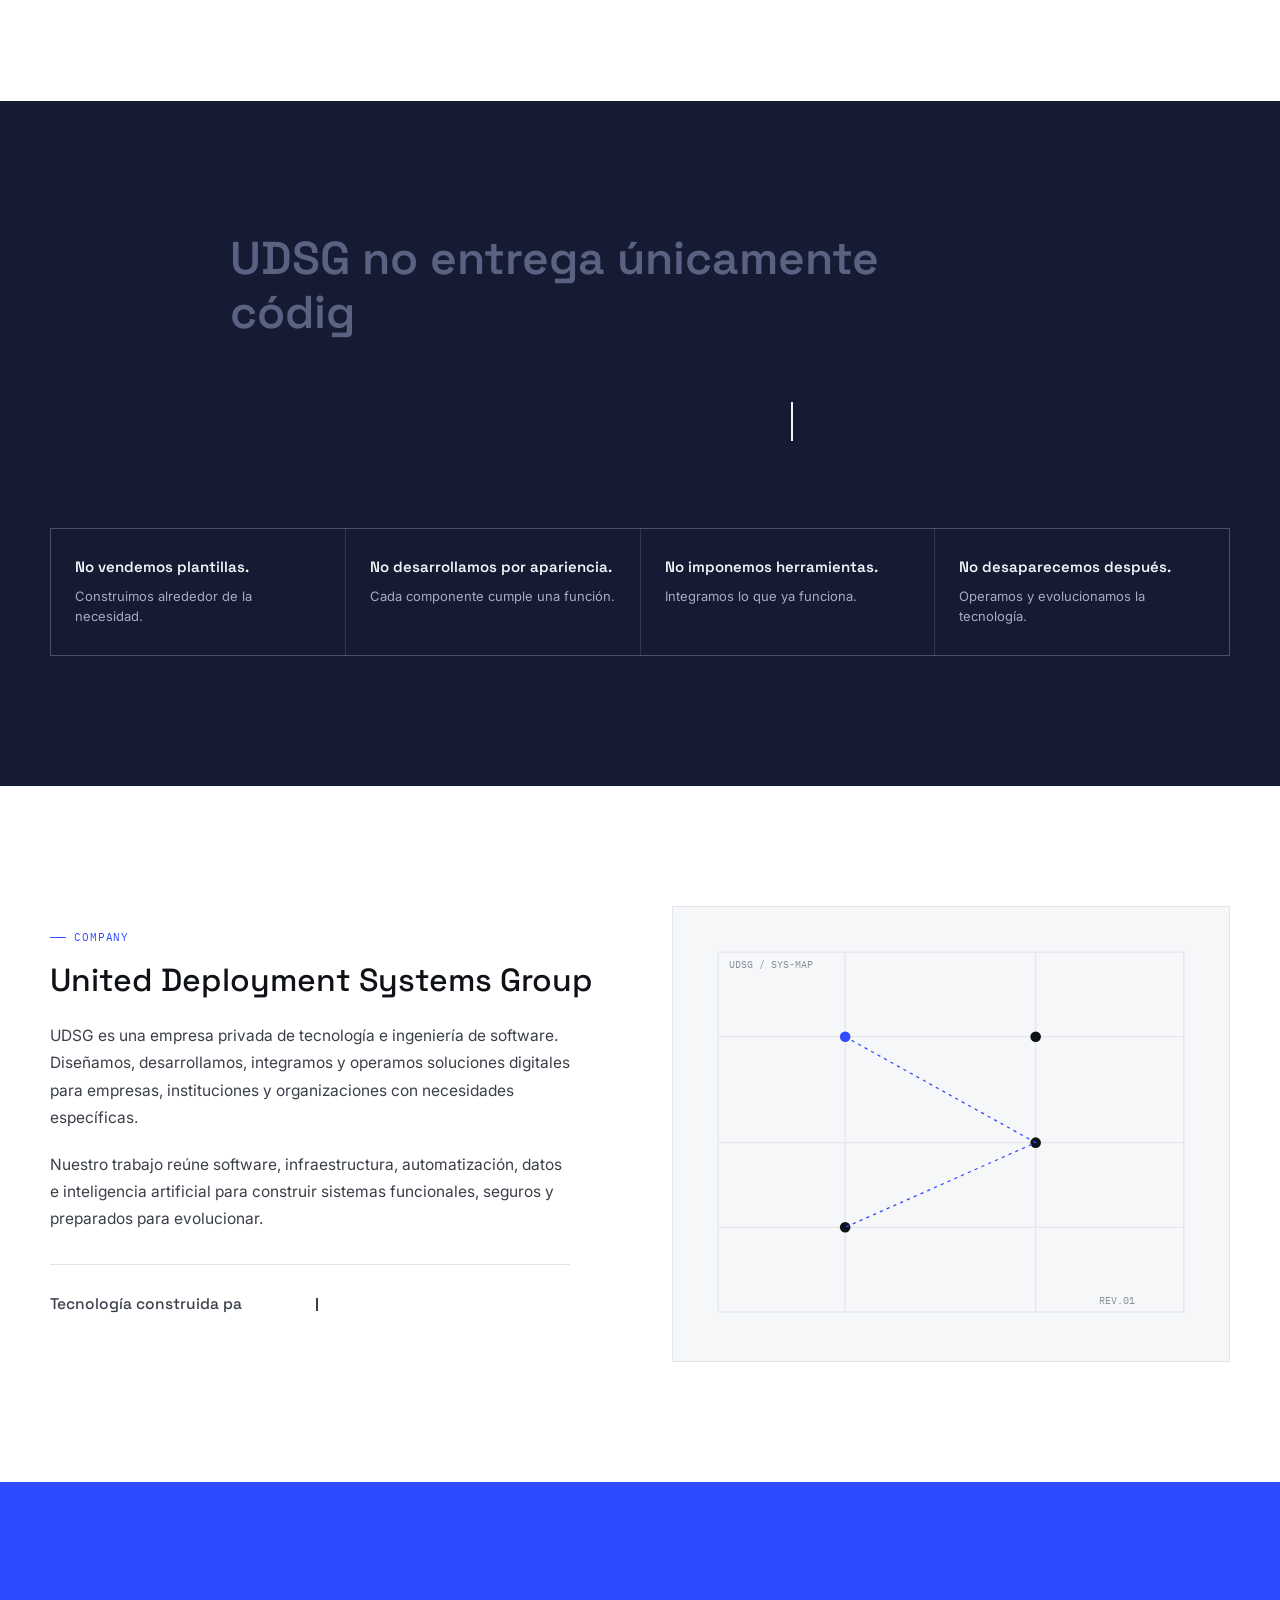
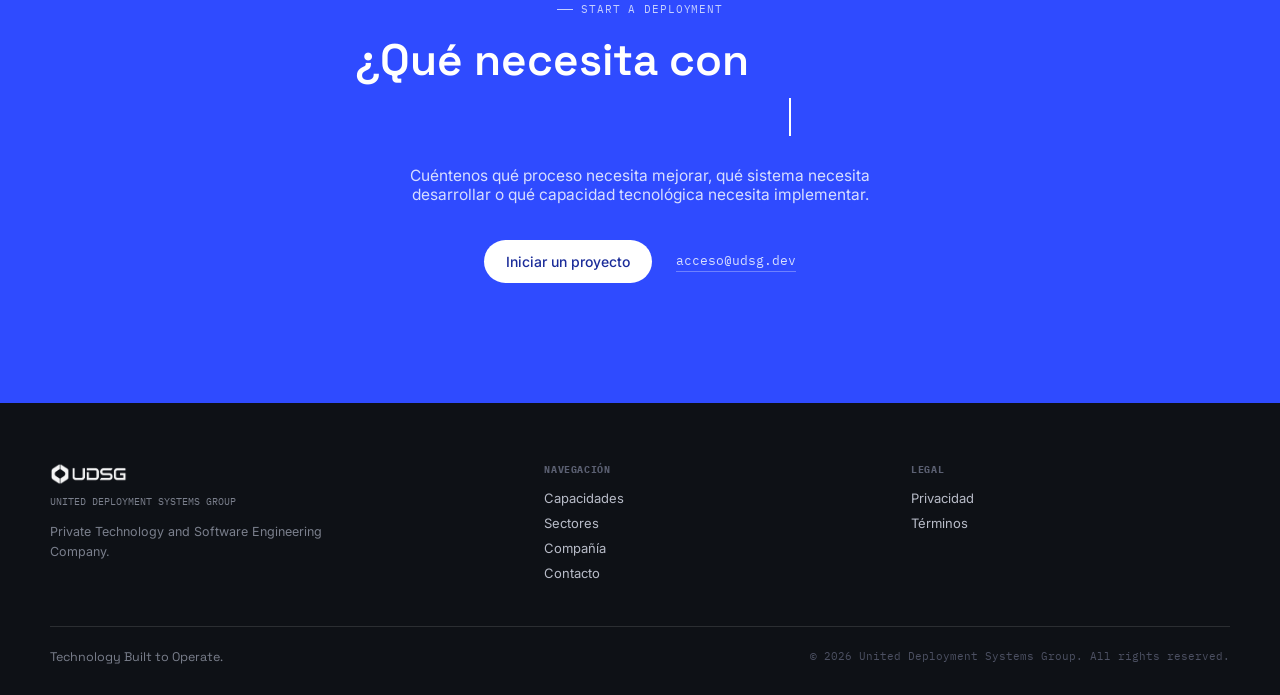
==== commit 882b722c: "Mover el tinte de color por industria de la foto al fondo (scrim) detrás del texto" ====
--- a/index.html
+++ b/index.html
@@ -169,7 +169,20 @@
   .hero-scrim{
     position:absolute; inset:0; z-index:1;
     background:linear-gradient(100deg, rgba(10,10,11,0.96) 0%, rgba(10,10,11,0.88) 32%, rgba(10,10,11,0.52) 60%, rgba(10,10,11,0.18) 100%);
-  }
+    transition:background 0.8s ease;
+  }
+  /* tinte por industria: el color vive en el fondo detrás del texto (negro con color), no en la foto */
+  .hero-scrim[data-slide="0"]{ background:linear-gradient(100deg, rgba(10,22,56,0.96) 0%, rgba(10,22,56,0.88) 32%, rgba(10,22,56,0.52) 60%, rgba(10,22,56,0.18) 100%); }   /* Educación — azul */
+  .hero-scrim[data-slide="1"]{ background:linear-gradient(100deg, rgba(6,45,42,0.96) 0%, rgba(6,45,42,0.88) 32%, rgba(6,45,42,0.52) 60%, rgba(6,45,42,0.18) 100%); }   /* Salud — turquesa */
+  .hero-scrim[data-slide="2"]{ background:linear-gradient(100deg, rgba(58,30,8,0.96) 0%, rgba(58,30,8,0.88) 32%, rgba(58,30,8,0.52) 60%, rgba(58,30,8,0.18) 100%); }   /* Construcción — naranja */
+  .hero-scrim[data-slide="3"]{ background:linear-gradient(100deg, rgba(52,8,40,0.96) 0%, rgba(52,8,40,0.88) 32%, rgba(52,8,40,0.52) 60%, rgba(52,8,40,0.18) 100%); }   /* Comercio y retail — magenta */
+  .hero-scrim[data-slide="4"]{ background:linear-gradient(100deg, rgba(26,16,58,0.96) 0%, rgba(26,16,58,0.88) 32%, rgba(26,16,58,0.52) 60%, rgba(26,16,58,0.18) 100%); }   /* Logística y distribución — índigo */
+  .hero-scrim[data-slide="5"]{ background:linear-gradient(100deg, rgba(50,40,6,0.96) 0%, rgba(50,40,6,0.88) 32%, rgba(50,40,6,0.52) 60%, rgba(50,40,6,0.18) 100%); }   /* Manufactura — mostaza */
+  .hero-scrim[data-slide="6"]{ background:linear-gradient(100deg, rgba(54,10,10,0.96) 0%, rgba(54,10,10,0.88) 32%, rgba(54,10,10,0.52) 60%, rgba(54,10,10,0.18) 100%); }   /* Alimentos y bebidas — rojo */
+  .hero-scrim[data-slide="7"]{ background:linear-gradient(100deg, rgba(8,16,36,0.96) 0%, rgba(8,16,36,0.88) 32%, rgba(8,16,36,0.52) 60%, rgba(8,16,36,0.18) 100%); }   /* Servicios profesionales — navy */
+  .hero-scrim[data-slide="8"]{ background:linear-gradient(100deg, rgba(48,36,6,0.96) 0%, rgba(48,36,6,0.88) 32%, rgba(48,36,6,0.52) 60%, rgba(48,36,6,0.18) 100%); }   /* Sector inmobiliario — dorado */
+  .hero-scrim[data-slide="9"]{ background:linear-gradient(100deg, rgba(38,10,56,0.96) 0%, rgba(38,10,56,0.88) 32%, rgba(38,10,56,0.52) 60%, rgba(38,10,56,0.18) 100%); }   /* Hospitalidad — púrpura */
+  .hero-scrim[data-slide="10"]{ background:linear-gradient(100deg, rgba(8,44,20,0.96) 0%, rgba(8,44,20,0.88) 32%, rgba(8,44,20,0.52) 60%, rgba(8,44,20,0.18) 100%); }   /* Agroindustria — verde */
   @media (prefers-reduced-motion: reduce){
     .hero-bg .sysmap{transition:opacity 0.3s ease; transform:none;}
     .hero-bg .sysmap.is-leaving{transform:none;}
@@ -556,7 +569,7 @@
     <img class="sysmap" data-slide="9" src="/assets/img/hero/hospitalidad.jpg" alt="">
     <img class="sysmap" data-slide="10" src="/assets/img/hero/agroindustria.jpg" alt="">
   </div>
-  <div class="hero-scrim"></div>
+  <div class="hero-scrim" id="heroScrim" data-slide="0"></div>
   <div class="hero-top">
     <div class="hero-copy-dynamic" id="heroCopyDynamic">
       <div class="eyebrow load-in" style="transition-delay:0.05s;"><span class="dash"></span><span id="heroEyebrow">Educación</span></div>
@@ -959,6 +972,7 @@
 
     const chips = Array.from(document.querySelectorAll('#chipRow .chip'));
     const svgs = Array.from(document.querySelectorAll('#heroIllustration .sysmap'));
+    const heroScrim = document.getElementById('heroScrim');
     const heroEyebrow = document.getElementById('heroEyebrow');
     const heroTitle = document.getElementById('heroTitle');
     const heroDesc = document.getElementById('heroDesc');
@@ -976,6 +990,7 @@
       const s = slides[i];
       if (!s) return;
       const nextSvg = svgs.find(svg => svg.dataset.slide === String(i));
+      if (heroScrim) heroScrim.dataset.slide = String(i);
 
       if (isFirstPaint) {
         // el slide 0 ya viene pintado en el HTML estático — no animar en la carga
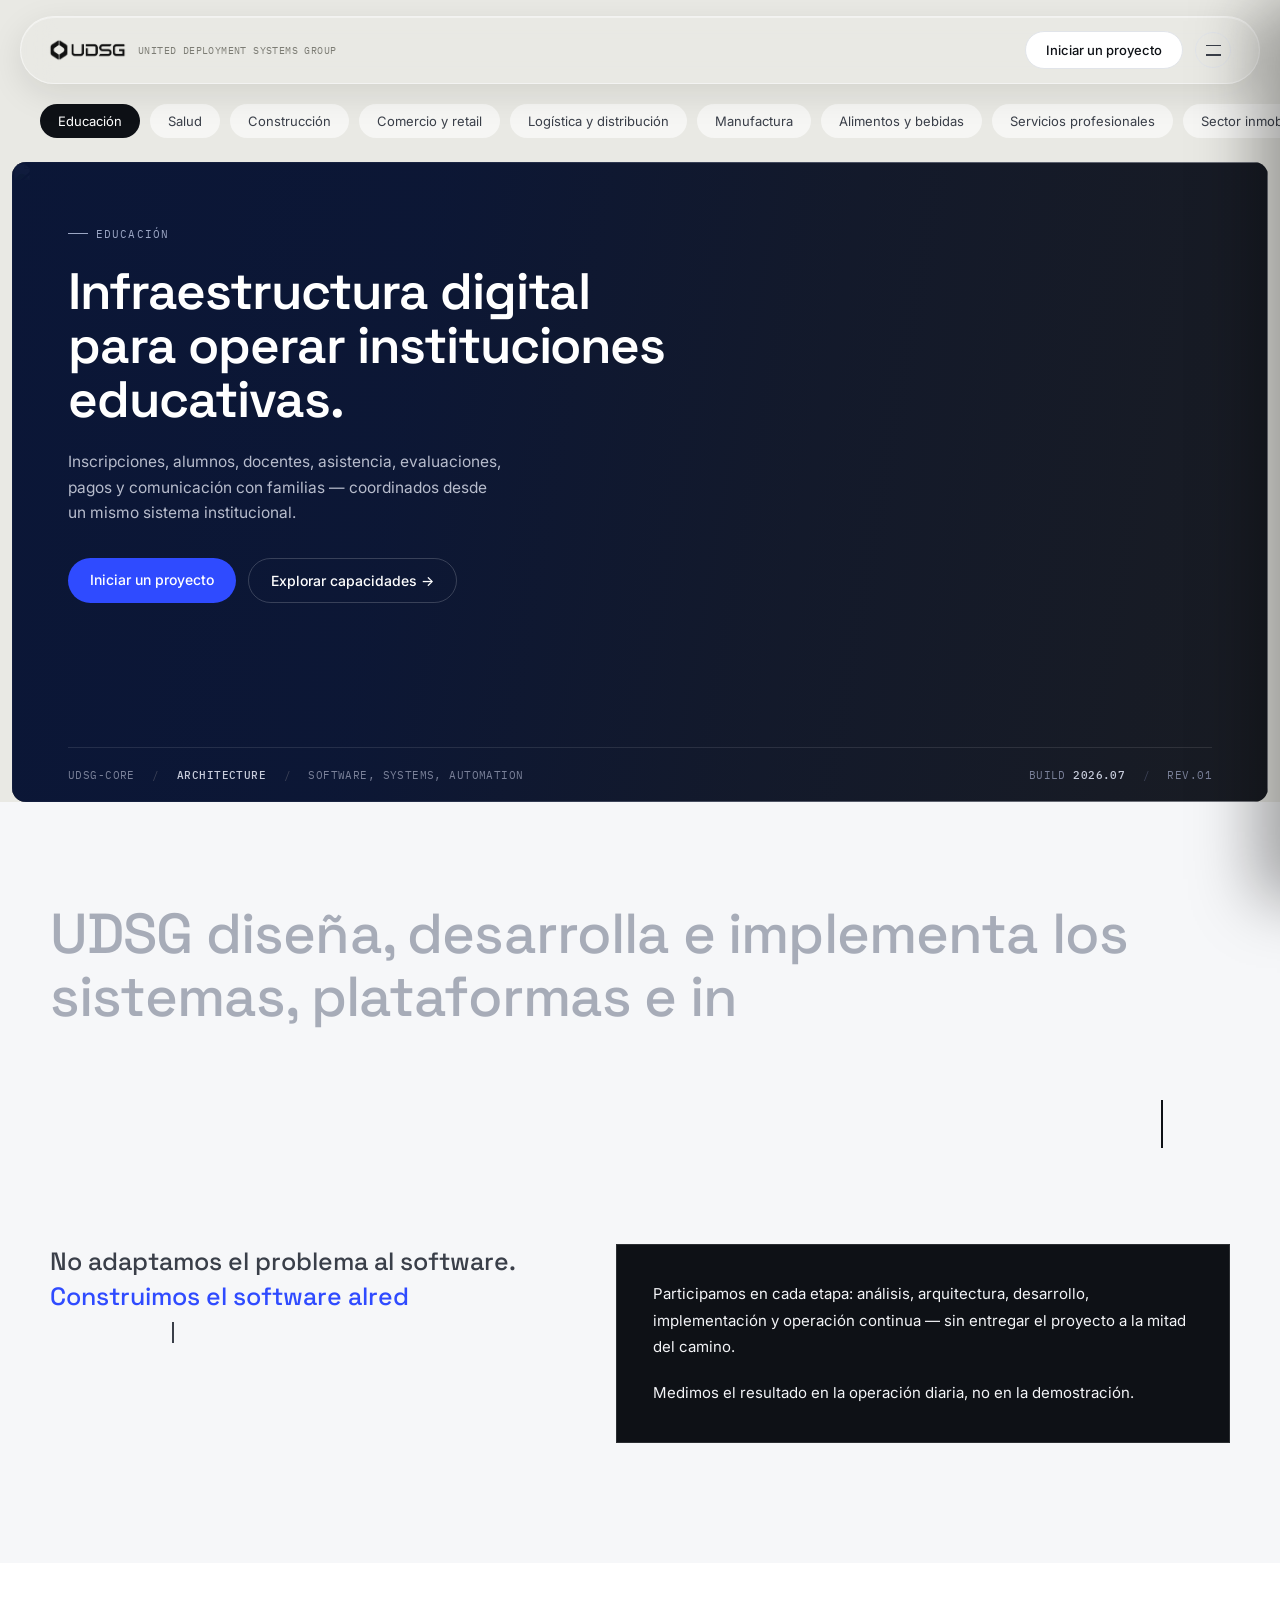
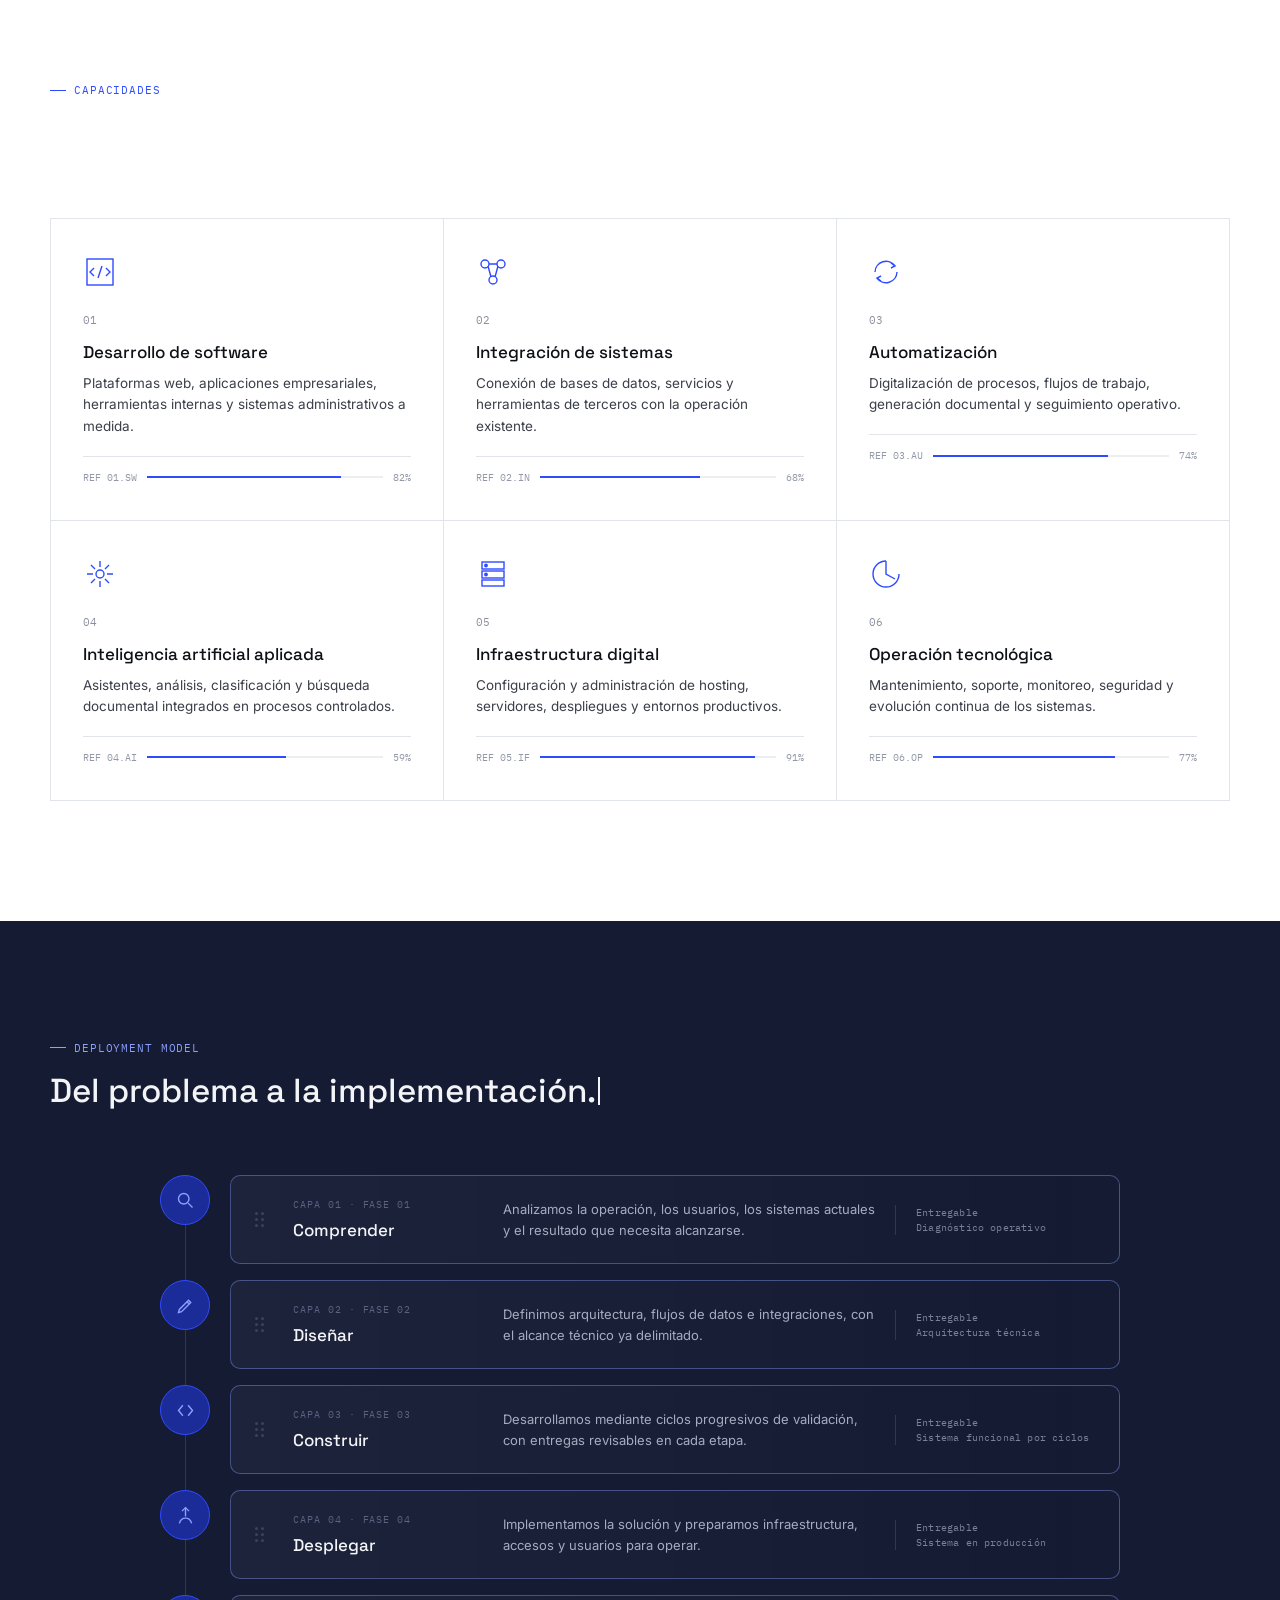
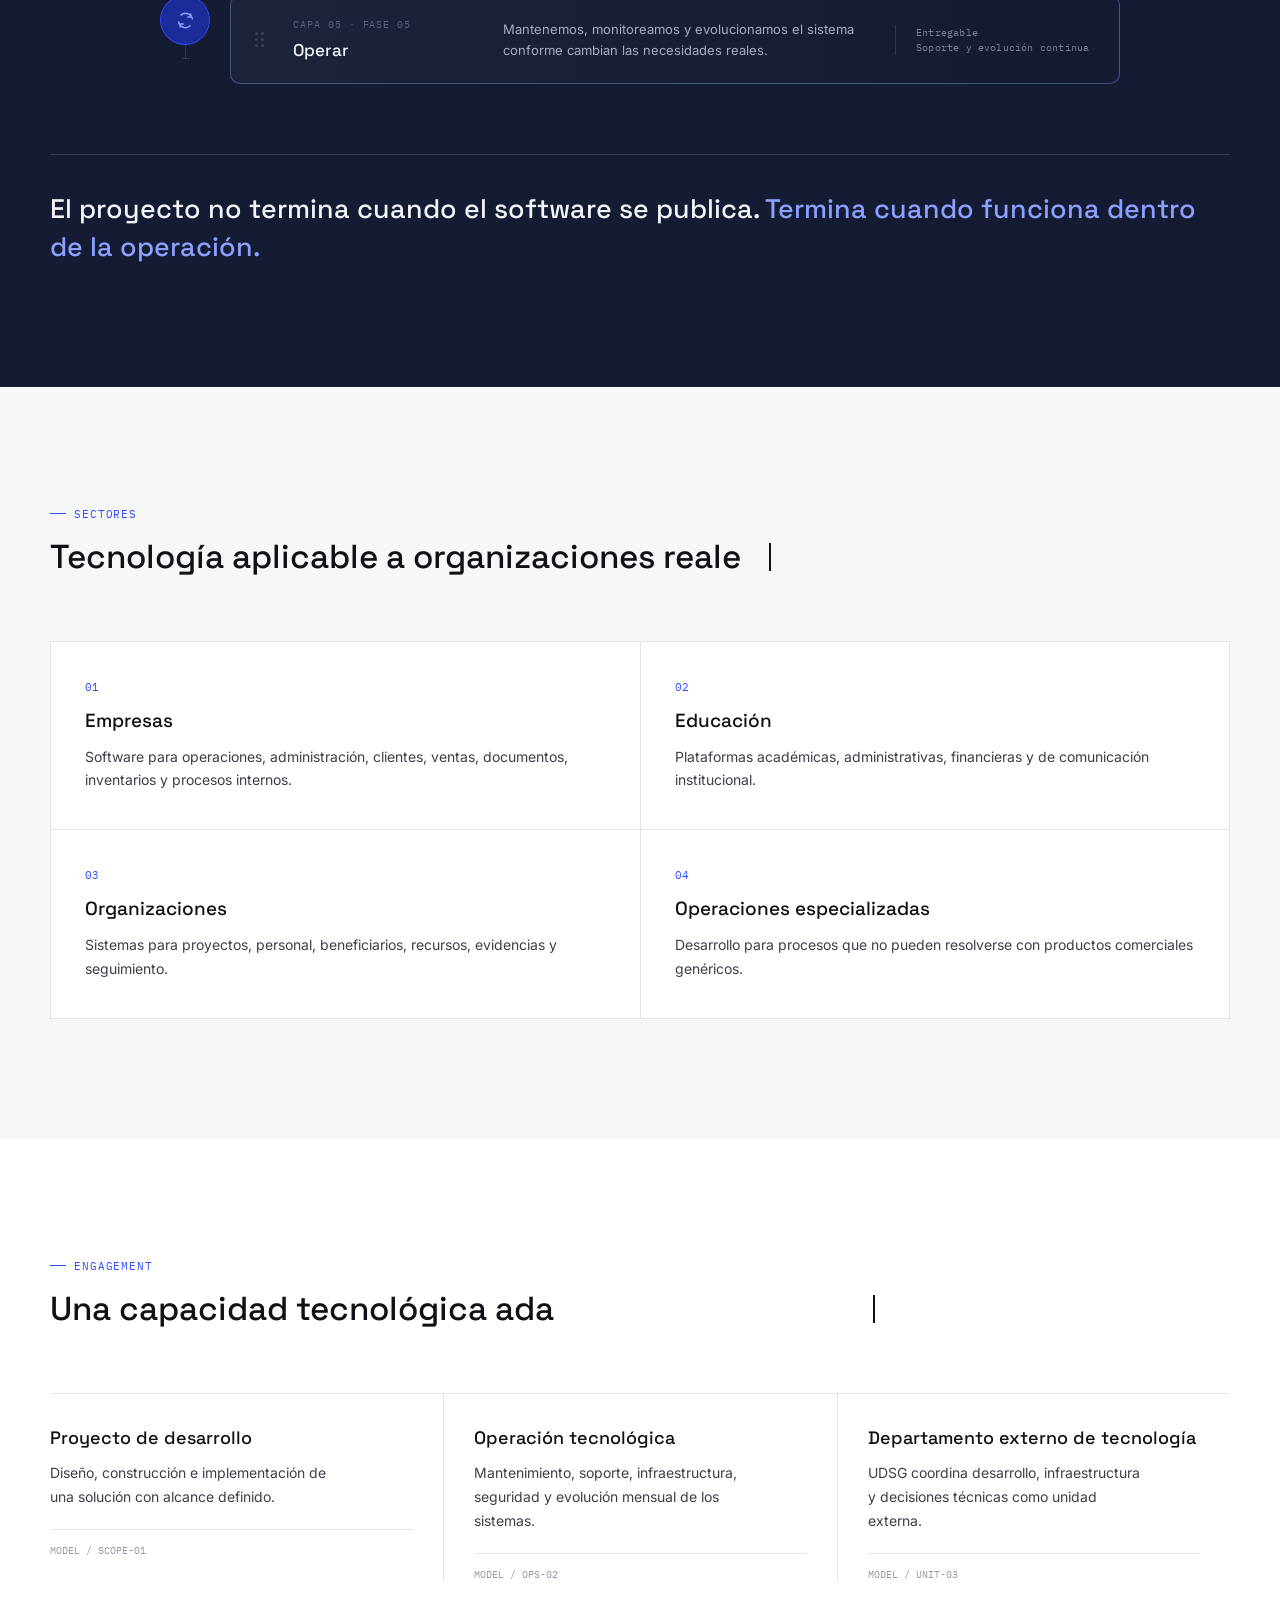
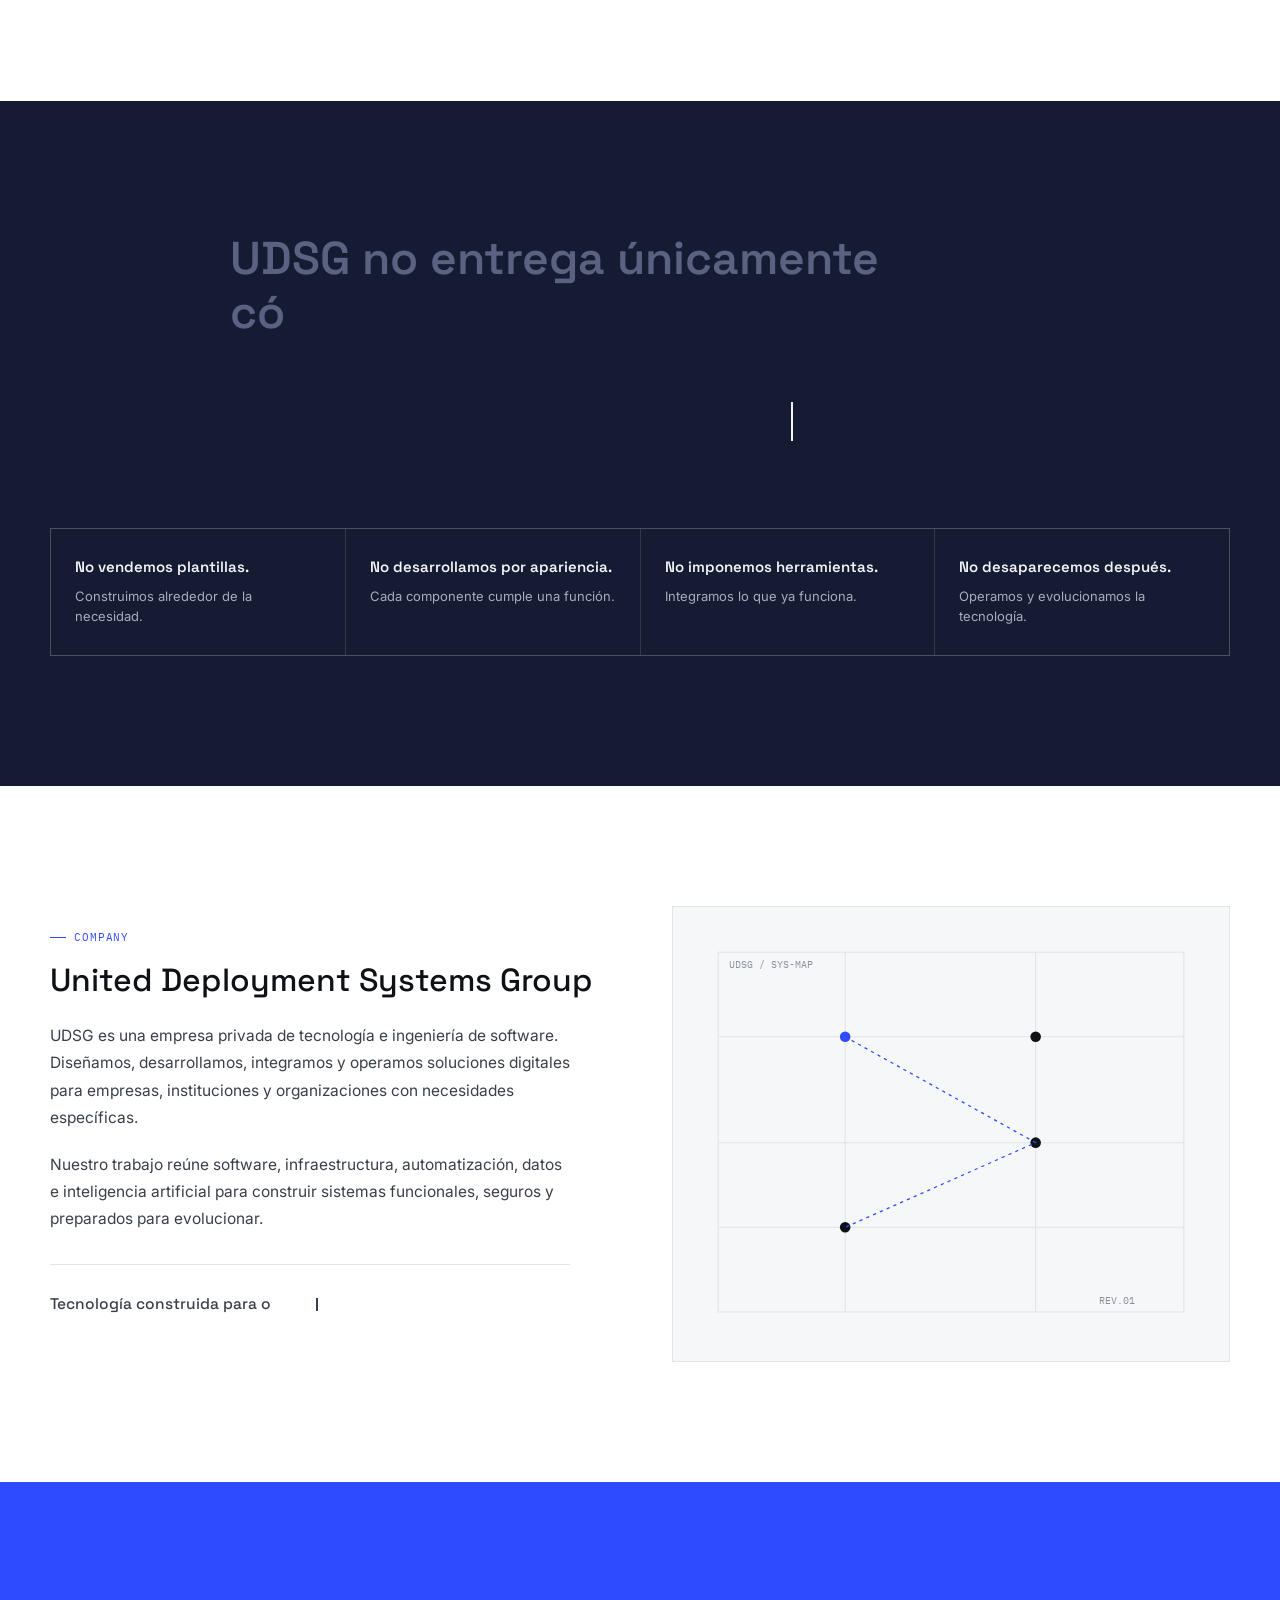
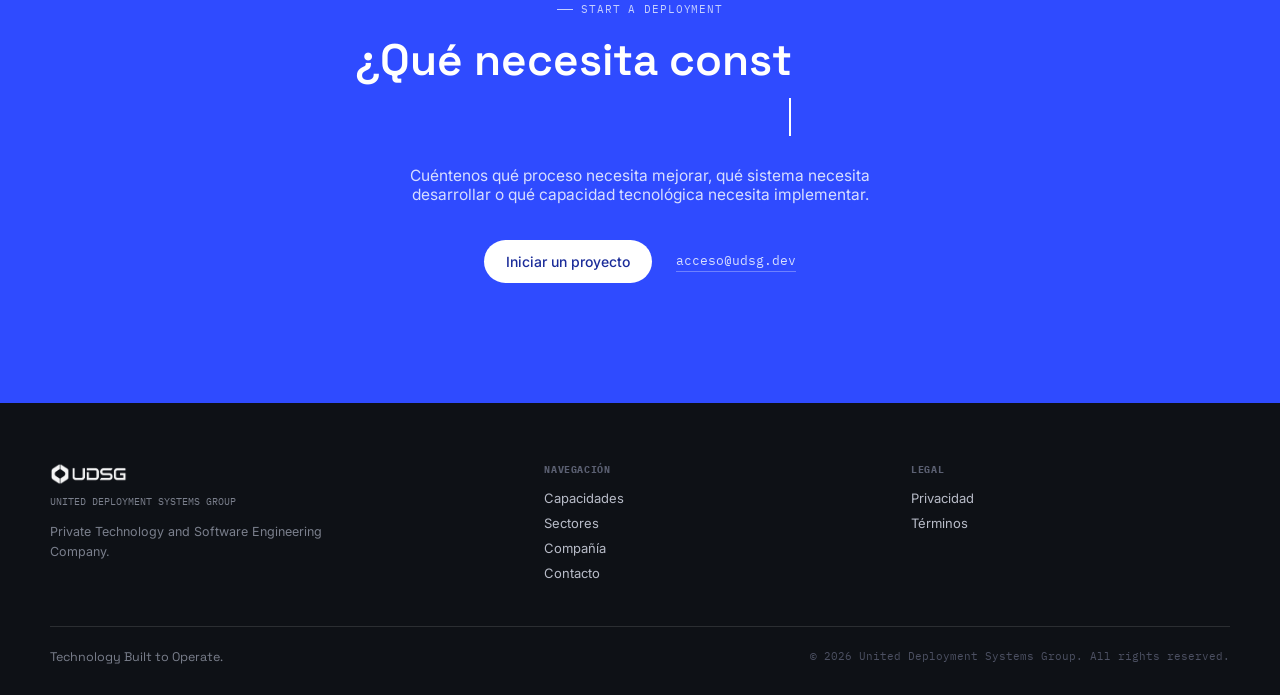
==== commit 00a31596: "Reemplazar la página /solicitar/ por un panel lateral que abre el botón Iniciar un proyecto" ====
--- a/index.html
+++ b/index.html
@@ -492,6 +492,47 @@
     .company-grid{grid-template-columns:1fr;}
     .footer-top{grid-template-columns:1fr; gap:28px;}
   }
+
+  /* ---------------- PANEL "INICIAR UN PROYECTO" (reemplaza la página /solicitar/) ---------------- */
+  .req-overlay{position:fixed; inset:0; background:rgba(8,9,11,0.55); backdrop-filter:blur(2px); z-index:998; opacity:0; pointer-events:none; transition:opacity .3s ease;}
+  .req-overlay.is-open{opacity:1; pointer-events:auto;}
+  .req-drawer{
+    position:fixed; top:0; right:0; height:100%; width:min(460px,100%);
+    background:#14161A; color:#F3F4F7; z-index:999;
+    box-shadow:-24px 0 60px rgba(0,0,0,0.35);
+    transform:translateX(100%); transition:transform .4s cubic-bezier(0.16,1,0.3,1);
+    display:flex; flex-direction:column; overflow-y:auto;
+    font-family:-apple-system,BlinkMacSystemFont,'Segoe UI',Roboto,sans-serif;
+  }
+  .req-drawer.is-open{transform:translateX(0);}
+  .req-drawer-head{display:flex; justify-content:space-between; align-items:flex-start; gap:16px; padding:32px 32px 20px; border-bottom:1px solid rgba(255,255,255,0.08);}
+  .req-eyebrow{font-family:'JetBrains Mono',monospace; font-size:10.5px; letter-spacing:.12em; text-transform:uppercase; color:#8890A6; margin-bottom:10px;}
+  .req-drawer-head h3{font-size:21px; font-weight:600; letter-spacing:-0.01em; line-height:1.25; margin:0; color:#fff;}
+  .req-close{background:none; border:1px solid rgba(255,255,255,0.16); color:#fff; width:34px; height:34px; border-radius:50%; cursor:pointer; font-size:15px; flex-shrink:0; transition:.15s;}
+  .req-close:hover{background:rgba(255,255,255,0.08);}
+  .req-drawer-body{padding:26px 32px 40px; display:flex; flex-direction:column; gap:18px;}
+  .req-lede{font-size:14px; line-height:1.6; color:#B7BCCC; margin:0 0 4px;}
+  .req-field{display:flex; flex-direction:column; gap:8px;}
+  .req-field label{font-size:12px; font-weight:500; color:#C7CCDB; display:flex; justify-content:space-between; gap:8px;}
+  .req-field label em{color:#FF6B6B; font-style:normal;}
+  .req-field input, .req-field select, .req-field textarea{
+    background:#1D2027; border:1px solid rgba(255,255,255,0.12); color:#fff;
+    border-radius:10px; padding:12px 14px; font-size:14px; font-family:inherit;
+    transition:border-color .15s ease;
+  }
+  .req-field input:focus, .req-field select:focus, .req-field textarea:focus{outline:none; border-color:#2F4BFF;}
+  .req-field.err input, .req-field.err textarea{border-color:#FF6B6B;}
+  .req-field textarea{resize:vertical; min-height:110px;}
+  .req-count{font-weight:400; color:#7A8199; font-size:11px;}
+  .req-submit{
+    background:#2F4BFF; color:#fff; border:none; border-radius:999px; padding:14px 22px;
+    font-size:14px; font-weight:500; cursor:pointer; transition:background .15s ease; margin-top:6px;
+  }
+  .req-submit:hover{background:#1B2C99;}
+  .req-submit:disabled{opacity:.7; cursor:default;}
+  .req-msg{font-family:'JetBrains Mono',monospace; font-size:12px; min-height:16px;}
+  .req-note{font-size:11px; color:#7A8199; line-height:1.5;}
+  @media (max-width:560px){ .req-drawer{width:100%;} }
 </style>
 </head>
 <body>
@@ -794,7 +835,7 @@
   <h2>¿Qué necesita construir su organización?</h2>
   <p>Cuéntenos qué proceso necesita mejorar, qué sistema necesita desarrollar o qué capacidad tecnológica necesita implementar.</p>
   <div class="cta-final-actions">
-    <a href="/solicitar/" class="btn-primary">Iniciar un proyecto</a>
+    <a href="#" class="btn-primary js-open-request">Iniciar un proyecto</a>
     <a href="mailto:acceso@udsg.dev" class="secondary">acceso@udsg.dev</a>
   </div>
 </section>
@@ -824,6 +865,48 @@
     <span class="copyright">© 2026 United Deployment Systems Group. All rights reserved.</span>
   </div>
 </footer>
+
+<div class="req-overlay" id="reqOverlay"></div>
+<aside class="req-drawer" id="reqDrawer" aria-hidden="true">
+  <div class="req-drawer-head">
+    <div>
+      <div class="req-eyebrow">Formulario 14 · Inicio de proyecto</div>
+      <h3>Cuéntanos cómo opera tu organización</h3>
+    </div>
+    <button class="req-close" id="reqClose" aria-label="Cerrar" type="button">✕</button>
+  </div>
+  <div class="req-drawer-body">
+    <p class="req-lede">Con esa información diseñamos la primera propuesta de intervención tecnológica. Te contactaremos para agendar una conversación.</p>
+    <div class="req-field"><label>Nombre / Organización <em>*</em></label><input type="text" id="fOrg" placeholder="—" autocomplete="name"></div>
+    <div class="req-field"><label>Correo de contacto <em>*</em></label><input type="email" id="fMail" placeholder="—" autocomplete="email"></div>
+    <div class="req-field"><label>Tipo de necesidad</label>
+      <select id="fTipo">
+        <option>Plataforma o sistema interno</option>
+        <option>Automatización de procesos</option>
+        <option>Sitio, portal o aplicación</option>
+        <option>Infraestructura y hosting</option>
+        <option>Soporte y mantenimiento continuo</option>
+        <option>No estoy seguro</option>
+      </select>
+    </div>
+    <div class="req-field"><label>Urgencia</label>
+      <select id="fUrg">
+        <option>Sin fecha definida</option>
+        <option>Este mes</option>
+        <option>1–2 meses</option>
+        <option>3+ meses</option>
+      </select>
+    </div>
+    <div class="req-field">
+      <label>Descripción de la necesidad <em>*</em> <span class="req-count" id="reqCount">0 / 400</span></label>
+      <textarea id="fDesc" rows="5" maxlength="400" placeholder="Cómo opera tu organización hoy, qué necesita y qué te gustaría lograr."></textarea>
+    </div>
+    <button class="req-submit" id="reqSend" type="button">Enviar solicitud</button>
+    <div class="req-msg" id="reqMsg"></div>
+    <div class="req-note">Campos marcados con * obligatorios · Te contactaremos para agendar una conversación</div>
+  </div>
+</aside>
+<script src="/request-drawer.js"></script>
 
 <script>
   // load-in
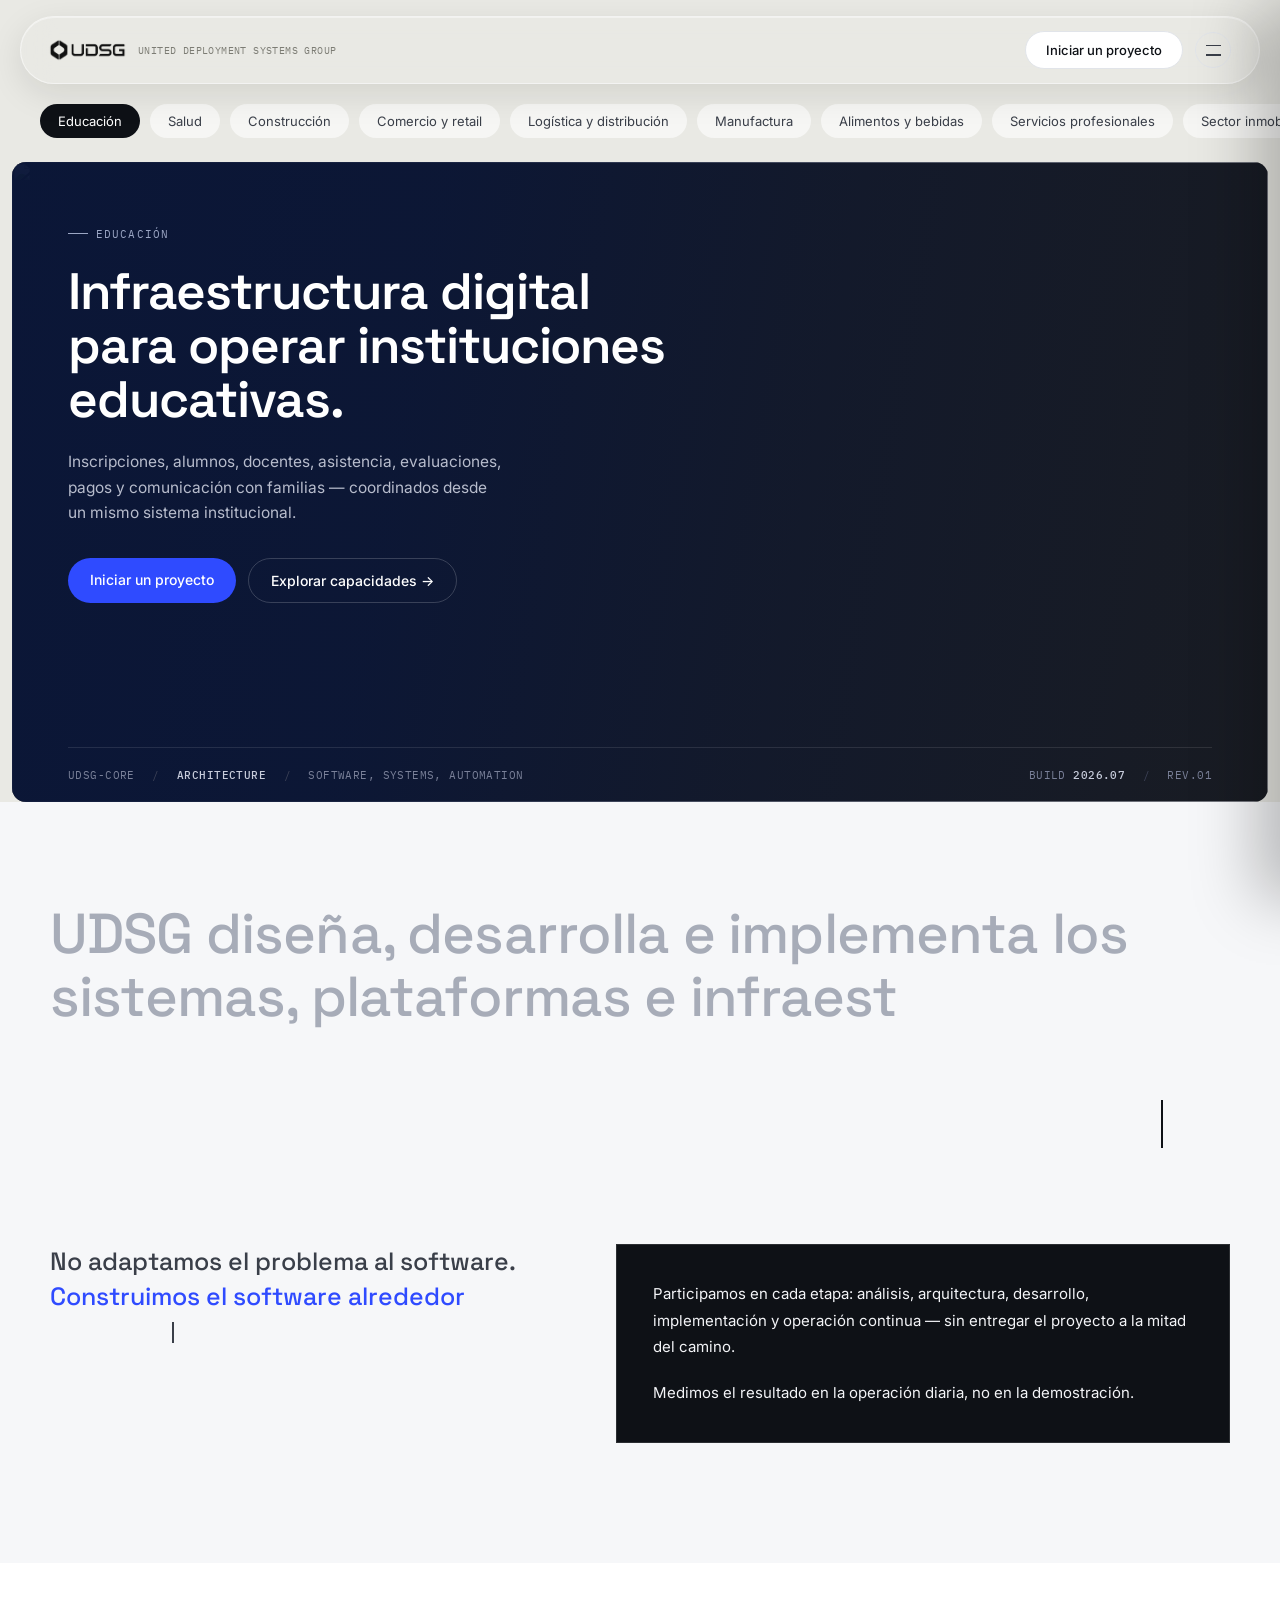
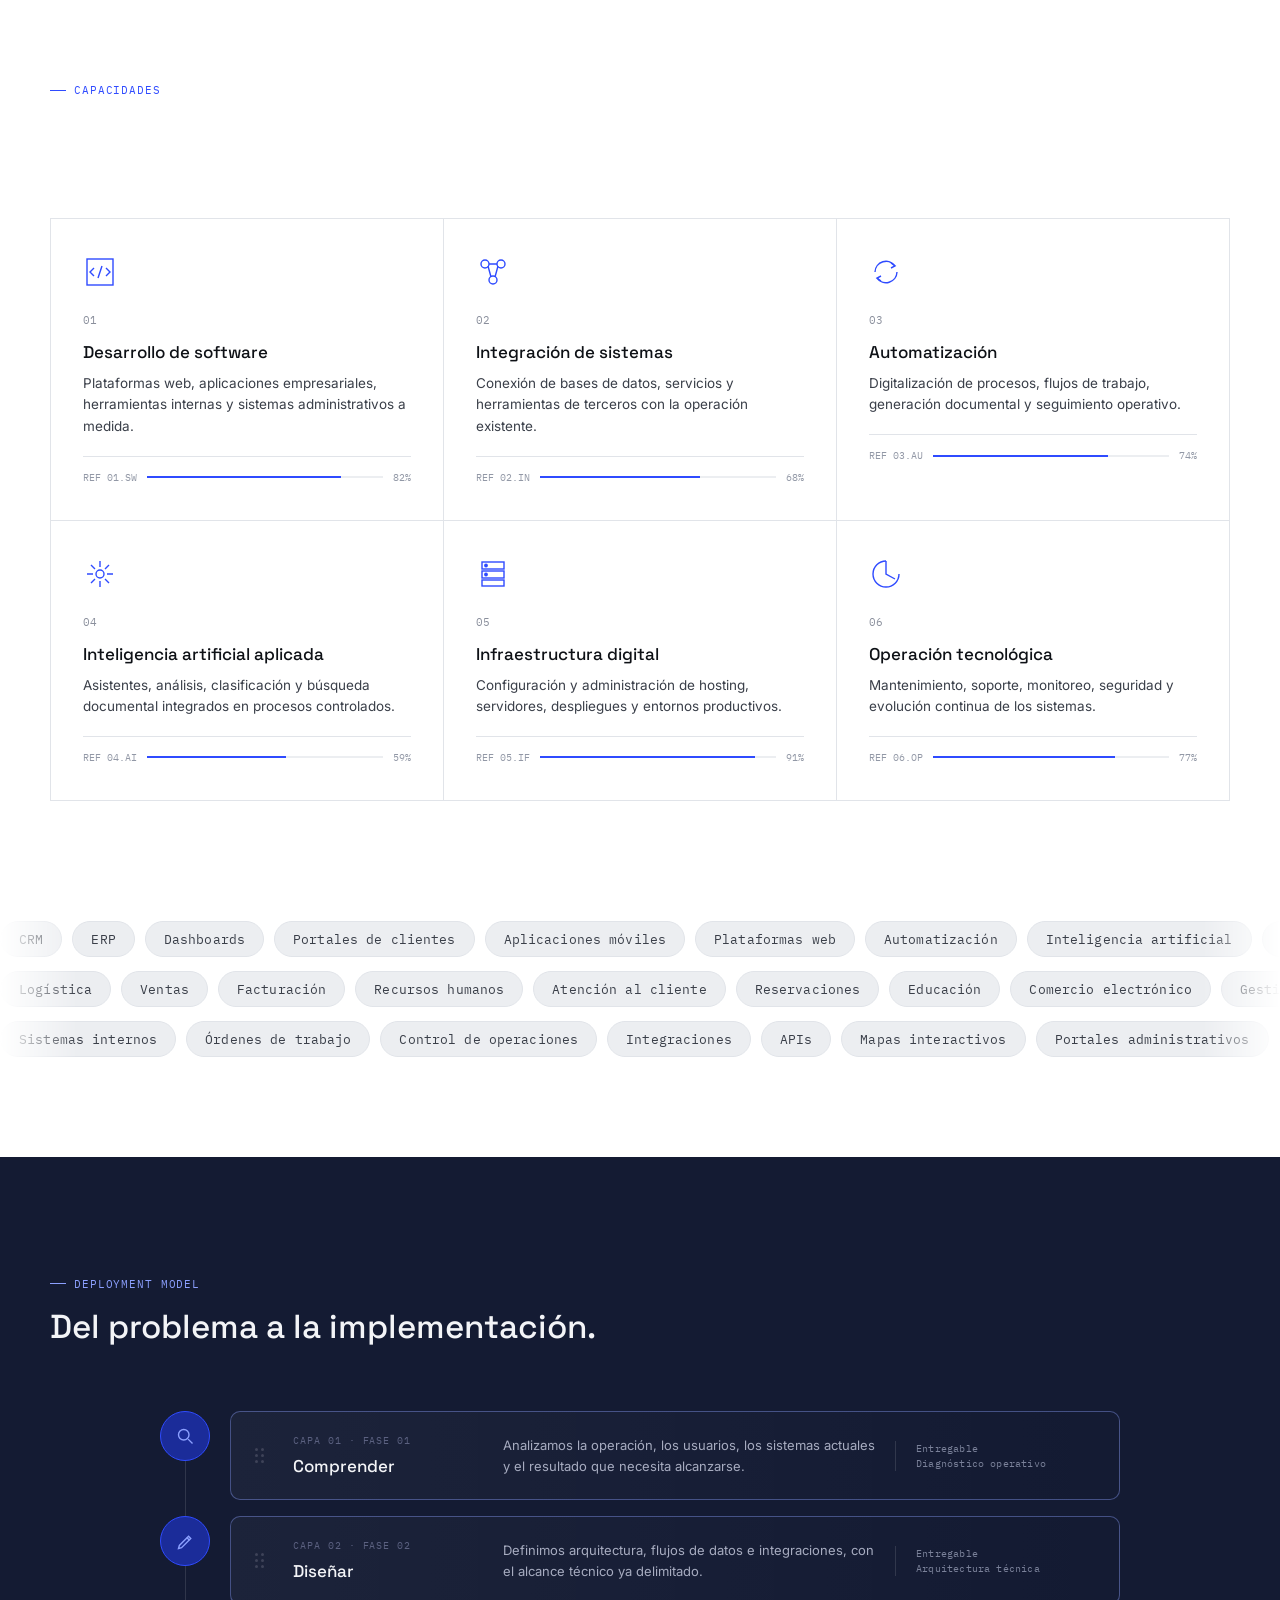
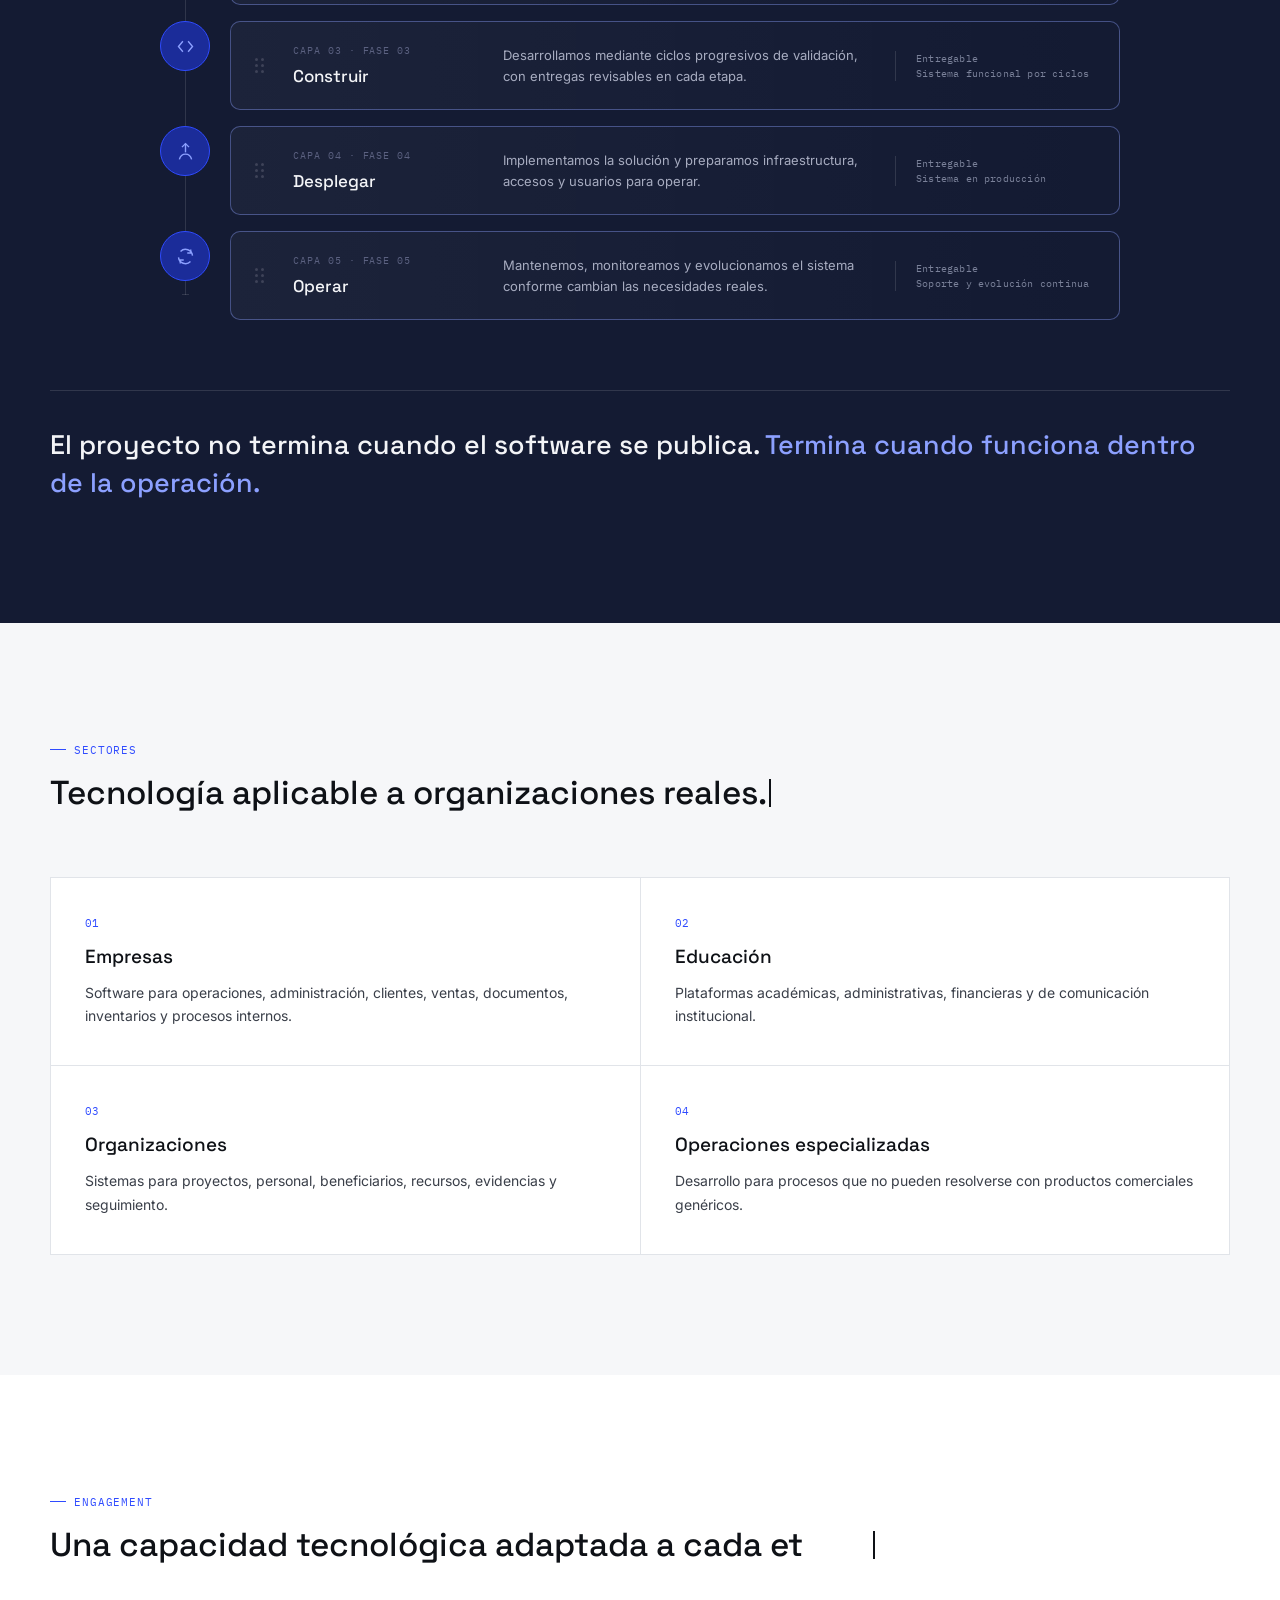
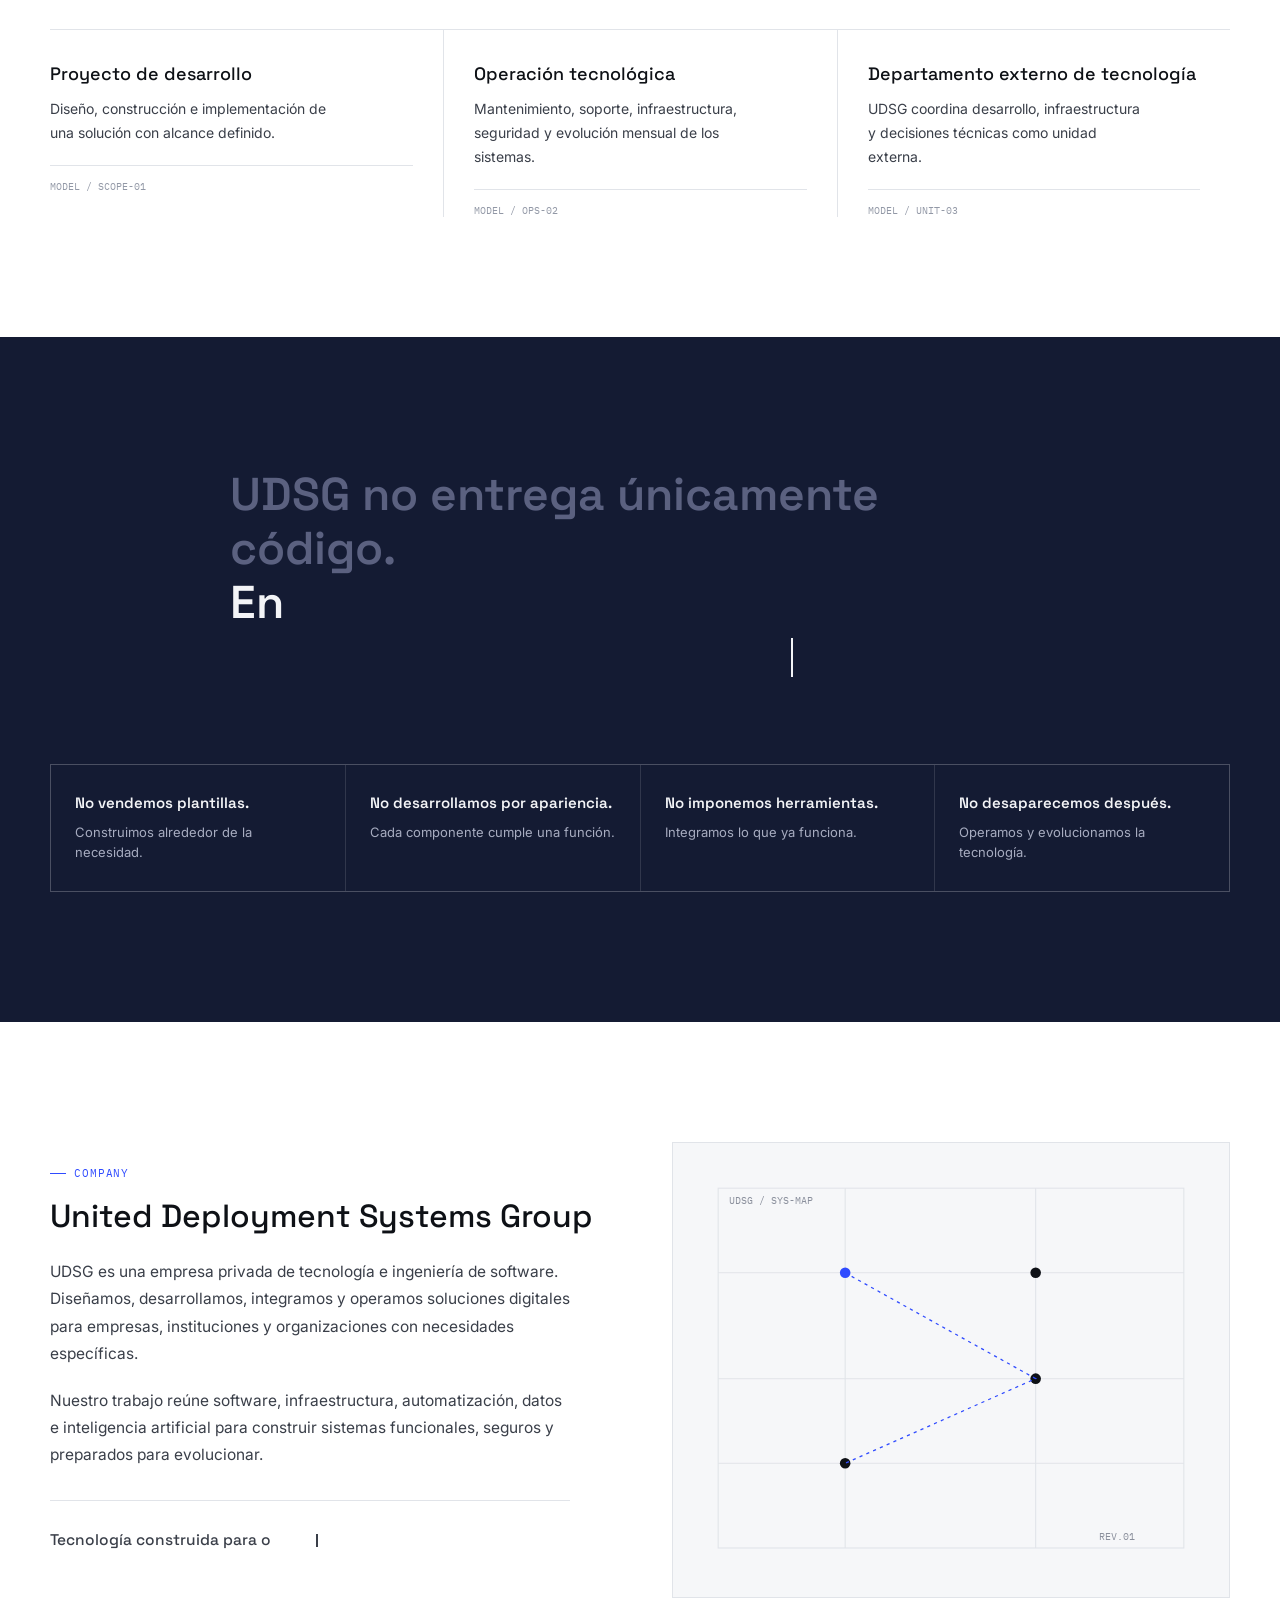
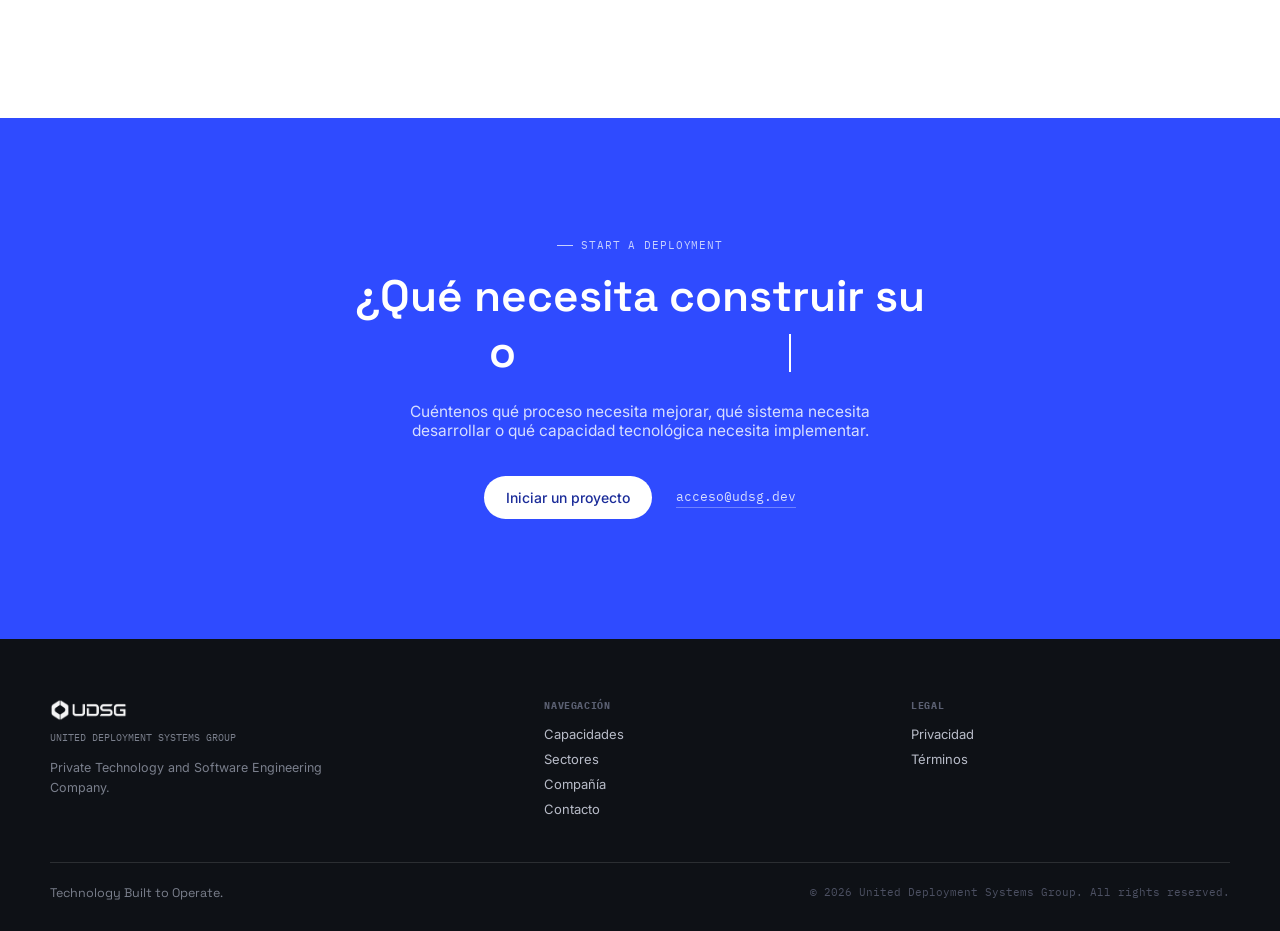
==== commit a5599bce: "Agregar sección de chips en movimiento (marquee) debajo de Capacidades, con filas en direcciones alt" ====
--- a/index.html
+++ b/index.html
@@ -302,6 +302,25 @@
   .cap-readout{display:flex; align-items:center; gap:10px; font-family:'IBM Plex Mono'; font-size:9.5px; color:#9298A6; border-top:1px solid var(--line); padding-top:14px;}
   .cap-readout .bar{flex:1; height:2px; background:var(--gray-100); position:relative; overflow:hidden;}
   .cap-readout .bar-fill{position:absolute; left:0; top:0; height:100%; background:var(--accent);}
+
+  /* ---------------- CHIP MARQUEE (capacidades en movimiento continuo) ---------------- */
+  .chip-marquee{background:var(--paper); padding:0 0 100px; display:flex; flex-direction:column; gap:14px;}
+  .marquee-row{
+    overflow:hidden; width:100%;
+    -webkit-mask-image:linear-gradient(90deg, transparent, #000 6%, #000 94%, transparent);
+    mask-image:linear-gradient(90deg, transparent, #000 6%, #000 94%, transparent);
+  }
+  .marquee-track{display:flex; gap:10px; width:max-content; animation:marquee-left 36s linear infinite;}
+  .marquee-row.marquee-reverse .marquee-track{animation-name:marquee-right;}
+  .marquee-chip{
+    flex:0 0 auto; display:inline-flex; align-items:center;
+    padding:9px 18px; border-radius:999px; background:var(--gray-100); border:1px solid var(--line);
+    font-family:'IBM Plex Mono',monospace; font-size:12.5px; letter-spacing:0.01em; color:var(--ink-soft);
+    white-space:nowrap;
+  }
+  @keyframes marquee-left{ from{transform:translateX(0);} to{transform:translateX(-50%);} }
+  @keyframes marquee-right{ from{transform:translateX(-50%);} to{transform:translateX(0);} }
+  @media (prefers-reduced-motion: reduce){ .marquee-track{animation:none;} }
 
   /* ---------------- PROCESS (stepper, not photo) ---------------- */
   .process{background:var(--navy); color:var(--paper-text); padding:120px 48px;}
@@ -498,32 +517,32 @@
   .req-overlay.is-open{opacity:1; pointer-events:auto;}
   .req-drawer{
     position:fixed; top:0; right:0; height:100%; width:min(460px,100%);
-    background:#14161A; color:#F3F4F7; z-index:999;
-    box-shadow:-24px 0 60px rgba(0,0,0,0.35);
+    background:#F3F2EE; color:#14161A; z-index:999;
+    box-shadow:-24px 0 60px rgba(0,0,0,0.25);
     transform:translateX(100%); transition:transform .4s cubic-bezier(0.16,1,0.3,1);
     display:flex; flex-direction:column; overflow-y:auto;
     font-family:-apple-system,BlinkMacSystemFont,'Segoe UI',Roboto,sans-serif;
   }
   .req-drawer.is-open{transform:translateX(0);}
-  .req-drawer-head{display:flex; justify-content:space-between; align-items:flex-start; gap:16px; padding:32px 32px 20px; border-bottom:1px solid rgba(255,255,255,0.08);}
-  .req-eyebrow{font-family:'JetBrains Mono',monospace; font-size:10.5px; letter-spacing:.12em; text-transform:uppercase; color:#8890A6; margin-bottom:10px;}
-  .req-drawer-head h3{font-size:21px; font-weight:600; letter-spacing:-0.01em; line-height:1.25; margin:0; color:#fff;}
-  .req-close{background:none; border:1px solid rgba(255,255,255,0.16); color:#fff; width:34px; height:34px; border-radius:50%; cursor:pointer; font-size:15px; flex-shrink:0; transition:.15s;}
-  .req-close:hover{background:rgba(255,255,255,0.08);}
+  .req-drawer-head{display:flex; justify-content:space-between; align-items:flex-start; gap:16px; padding:32px 32px 20px; border-bottom:1px solid rgba(20,22,26,0.1);}
+  .req-eyebrow{font-family:'JetBrains Mono',monospace; font-size:10.5px; letter-spacing:.12em; text-transform:uppercase; color:#6B6F7C; margin-bottom:10px;}
+  .req-drawer-head h3{font-size:21px; font-weight:600; letter-spacing:-0.01em; line-height:1.25; margin:0; color:#14161A;}
+  .req-close{background:none; border:1px solid rgba(20,22,26,0.16); color:#14161A; width:34px; height:34px; border-radius:50%; cursor:pointer; font-size:15px; flex-shrink:0; transition:.15s;}
+  .req-close:hover{background:rgba(20,22,26,0.06);}
   .req-drawer-body{padding:26px 32px 40px; display:flex; flex-direction:column; gap:18px;}
-  .req-lede{font-size:14px; line-height:1.6; color:#B7BCCC; margin:0 0 4px;}
+  .req-lede{font-size:14px; line-height:1.6; color:#5B5850; margin:0 0 4px;}
   .req-field{display:flex; flex-direction:column; gap:8px;}
-  .req-field label{font-size:12px; font-weight:500; color:#C7CCDB; display:flex; justify-content:space-between; gap:8px;}
-  .req-field label em{color:#FF6B6B; font-style:normal;}
+  .req-field label{font-size:12px; font-weight:500; color:#3A3F49; display:flex; justify-content:space-between; gap:8px;}
+  .req-field label em{color:#B3261E; font-style:normal;}
   .req-field input, .req-field select, .req-field textarea{
-    background:#1D2027; border:1px solid rgba(255,255,255,0.12); color:#fff;
+    background:#FFFFFF; border:1px solid rgba(20,22,26,0.16); color:#14161A;
     border-radius:10px; padding:12px 14px; font-size:14px; font-family:inherit;
     transition:border-color .15s ease;
   }
   .req-field input:focus, .req-field select:focus, .req-field textarea:focus{outline:none; border-color:#2F4BFF;}
-  .req-field.err input, .req-field.err textarea{border-color:#FF6B6B;}
+  .req-field.err input, .req-field.err textarea{border-color:#B3261E;}
   .req-field textarea{resize:vertical; min-height:110px;}
-  .req-count{font-weight:400; color:#7A8199; font-size:11px;}
+  .req-count{font-weight:400; color:#8A8A86; font-size:11px;}
   .req-submit{
     background:#2F4BFF; color:#fff; border:none; border-radius:999px; padding:14px 22px;
     font-size:14px; font-weight:500; cursor:pointer; transition:background .15s ease; margin-top:6px;
@@ -531,7 +550,26 @@
   .req-submit:hover{background:#1B2C99;}
   .req-submit:disabled{opacity:.7; cursor:default;}
   .req-msg{font-family:'JetBrains Mono',monospace; font-size:12px; min-height:16px;}
-  .req-note{font-size:11px; color:#7A8199; line-height:1.5;}
+  .req-note{font-size:11px; color:#8A8A86; line-height:1.5;}
+  .req-success{position:absolute; inset:0; z-index:5; display:flex; align-items:center; justify-content:center; pointer-events:none; overflow:hidden;}
+  .req-success.is-active{pointer-events:auto;}
+  .req-success-circle{position:absolute; inset:0; background:#2E6B45; clip-path:circle(0% at 50% 100%); transition:clip-path .8s cubic-bezier(0.16,1,0.3,1);}
+  .req-success.is-active .req-success-circle{clip-path:circle(150vmax at 50% 100%);}
+  .req-success-close{
+    position:absolute; top:24px; right:24px; z-index:2;
+    background:none; border:1px solid rgba(255,255,255,0.4); color:#fff;
+    width:34px; height:34px; border-radius:50%; cursor:pointer; font-size:15px;
+    opacity:0; transition:opacity .3s ease .55s, background .15s ease;
+  }
+  .req-success.is-active .req-success-close{opacity:1;}
+  .req-success-close:hover{background:rgba(255,255,255,0.15);}
+  .req-success-content{position:relative; z-index:1; text-align:center; opacity:0; transform:translateY(14px); transition:opacity .4s ease .4s, transform .4s ease .4s; padding:0 32px;}
+  .req-success.is-active .req-success-content{opacity:1; transform:translateY(0);}
+  .req-success-check{width:56px; height:56px; border-radius:50%; border:2px solid #fff; color:#fff; font-size:26px; display:flex; align-items:center; justify-content:center; margin:0 auto 18px;}
+  .req-success-msg{color:#fff; font-size:19px; font-weight:600; margin-bottom:8px;}
+  .req-success-folio{color:rgba(255,255,255,0.85); font-family:'JetBrains Mono',monospace; font-size:12.5px; margin-bottom:14px;}
+  .req-success-hint{color:rgba(255,255,255,0.75); font-size:12.5px; line-height:1.5; max-width:260px; margin:0 auto;}
+  @media (prefers-reduced-motion:reduce){ .req-success-circle{transition:none;} .req-success-content{transition:none;} .req-success-close{transition:none;} }
   @media (max-width:560px){ .req-drawer{width:100%;} }
 </style>
 </head>
@@ -543,7 +581,7 @@
     <span class="subname">UNITED DEPLOYMENT SYSTEMS GROUP</span>
   </div>
   <div class="nav-right">
-    <a href="#contact" class="nav-cta">Iniciar un proyecto</a>
+    <a href="#" class="nav-cta js-open-request">Iniciar un proyecto</a>
     <button type="button" class="nav-icon" id="menuToggle" aria-label="Abrir menú" aria-expanded="false" aria-controls="menuOverlay">
       <span class="burger"><span></span><span></span></span>
     </button>
@@ -618,7 +656,7 @@
       <p class="load-in" id="heroDesc" style="transition-delay:0.25s;">Inscripciones, alumnos, docentes, asistencia, evaluaciones, pagos y comunicación con familias — coordinados desde un mismo sistema institucional.</p>
     </div>
     <div class="hero-actions load-in" style="transition-delay:0.35s;">
-      <a href="#contact" class="btn-primary">Iniciar un proyecto</a>
+      <a href="#" class="btn-primary js-open-request">Iniciar un proyecto</a>
       <a href="#caps" class="btn-ghost">Explorar capacidades →</a>
     </div>
   </div>
@@ -689,6 +727,82 @@
       <h3>Operación tecnológica</h3>
       <p>Mantenimiento, soporte, monitoreo, seguridad y evolución continua de los sistemas.</p>
       <div class="cap-readout"><span>REF 06.OP</span><span class="bar"><span class="bar-fill" style="width:77%;"></span></span><span>77%</span></div>
+    </div>
+  </div>
+</section>
+
+<!-- ================= CHIP MARQUEE ================= -->
+<section class="chip-marquee" aria-hidden="true">
+  <div class="marquee-row">
+    <div class="marquee-track" style="animation-duration:36s;">
+      <span class="marquee-chip">CRM</span>
+      <span class="marquee-chip">ERP</span>
+      <span class="marquee-chip">Dashboards</span>
+      <span class="marquee-chip">Portales de clientes</span>
+      <span class="marquee-chip">Aplicaciones móviles</span>
+      <span class="marquee-chip">Plataformas web</span>
+      <span class="marquee-chip">Automatización</span>
+      <span class="marquee-chip">Inteligencia artificial</span>
+      <span class="marquee-chip">Gestión de proyectos</span>
+      <span class="marquee-chip">Inventarios</span>
+      <span class="marquee-chip">CRM</span>
+      <span class="marquee-chip">ERP</span>
+      <span class="marquee-chip">Dashboards</span>
+      <span class="marquee-chip">Portales de clientes</span>
+      <span class="marquee-chip">Aplicaciones móviles</span>
+      <span class="marquee-chip">Plataformas web</span>
+      <span class="marquee-chip">Automatización</span>
+      <span class="marquee-chip">Inteligencia artificial</span>
+      <span class="marquee-chip">Gestión de proyectos</span>
+      <span class="marquee-chip">Inventarios</span>
+    </div>
+  </div>
+  <div class="marquee-row marquee-reverse">
+    <div class="marquee-track" style="animation-duration:44s;">
+      <span class="marquee-chip">Logística</span>
+      <span class="marquee-chip">Ventas</span>
+      <span class="marquee-chip">Facturación</span>
+      <span class="marquee-chip">Recursos humanos</span>
+      <span class="marquee-chip">Atención al cliente</span>
+      <span class="marquee-chip">Reservaciones</span>
+      <span class="marquee-chip">Educación</span>
+      <span class="marquee-chip">Comercio electrónico</span>
+      <span class="marquee-chip">Gestión documental</span>
+      <span class="marquee-chip">Analítica de datos</span>
+      <span class="marquee-chip">Logística</span>
+      <span class="marquee-chip">Ventas</span>
+      <span class="marquee-chip">Facturación</span>
+      <span class="marquee-chip">Recursos humanos</span>
+      <span class="marquee-chip">Atención al cliente</span>
+      <span class="marquee-chip">Reservaciones</span>
+      <span class="marquee-chip">Educación</span>
+      <span class="marquee-chip">Comercio electrónico</span>
+      <span class="marquee-chip">Gestión documental</span>
+      <span class="marquee-chip">Analítica de datos</span>
+    </div>
+  </div>
+  <div class="marquee-row">
+    <div class="marquee-track" style="animation-duration:32s;">
+      <span class="marquee-chip">Sistemas internos</span>
+      <span class="marquee-chip">Órdenes de trabajo</span>
+      <span class="marquee-chip">Control de operaciones</span>
+      <span class="marquee-chip">Integraciones</span>
+      <span class="marquee-chip">APIs</span>
+      <span class="marquee-chip">Mapas interactivos</span>
+      <span class="marquee-chip">Portales administrativos</span>
+      <span class="marquee-chip">Software bajo demanda</span>
+      <span class="marquee-chip">Plataformas SaaS</span>
+      <span class="marquee-chip">Herramientas empresariales</span>
+      <span class="marquee-chip">Sistemas internos</span>
+      <span class="marquee-chip">Órdenes de trabajo</span>
+      <span class="marquee-chip">Control de operaciones</span>
+      <span class="marquee-chip">Integraciones</span>
+      <span class="marquee-chip">APIs</span>
+      <span class="marquee-chip">Mapas interactivos</span>
+      <span class="marquee-chip">Portales administrativos</span>
+      <span class="marquee-chip">Software bajo demanda</span>
+      <span class="marquee-chip">Plataformas SaaS</span>
+      <span class="marquee-chip">Herramientas empresariales</span>
     </div>
   </div>
 </section>
@@ -879,6 +993,7 @@
     <p class="req-lede">Con esa información diseñamos la primera propuesta de intervención tecnológica. Te contactaremos para agendar una conversación.</p>
     <div class="req-field"><label>Nombre / Organización <em>*</em></label><input type="text" id="fOrg" placeholder="—" autocomplete="name"></div>
     <div class="req-field"><label>Correo de contacto <em>*</em></label><input type="email" id="fMail" placeholder="—" autocomplete="email"></div>
+    <div class="req-field"><label>Teléfono <em>*</em></label><input type="tel" id="fPhone" placeholder="—" autocomplete="tel"></div>
     <div class="req-field"><label>Tipo de necesidad</label>
       <select id="fTipo">
         <option>Plataforma o sistema interno</option>
@@ -904,6 +1019,16 @@
     <button class="req-submit" id="reqSend" type="button">Enviar solicitud</button>
     <div class="req-msg" id="reqMsg"></div>
     <div class="req-note">Campos marcados con * obligatorios · Te contactaremos para agendar una conversación</div>
+  </div>
+  <div class="req-success" id="reqSuccess">
+    <div class="req-success-circle"></div>
+    <button class="req-success-close" id="reqSuccessClose" type="button" aria-label="Cerrar">✕</button>
+    <div class="req-success-content">
+      <div class="req-success-check">✓</div>
+      <div class="req-success-msg">Gracias. La recibimos.</div>
+      <div class="req-success-folio" id="reqSuccessFolio"></div>
+      <div class="req-success-hint">Te contactaremos pronto para agendar la conversación. Cierra esta ventana cuando quieras.</div>
+    </div>
   </div>
 </aside>
 <script src="/request-drawer.js"></script>
